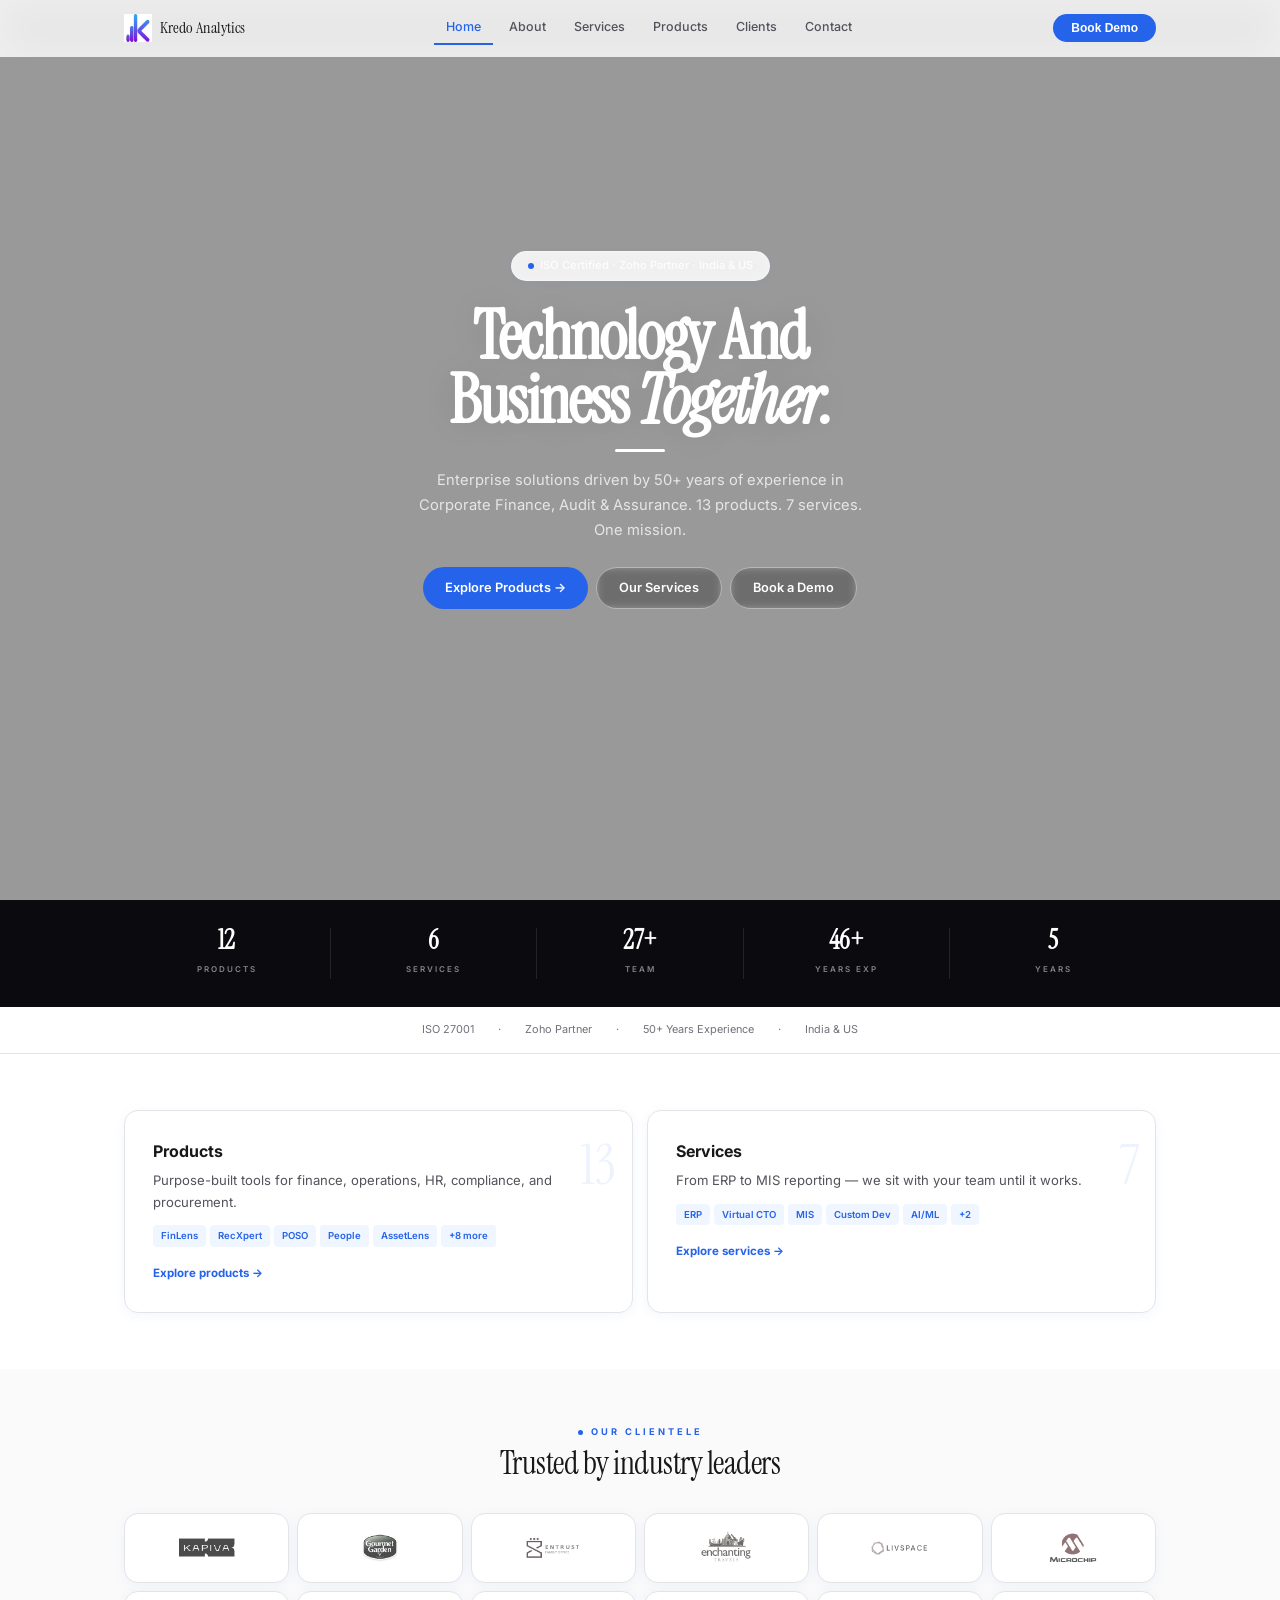
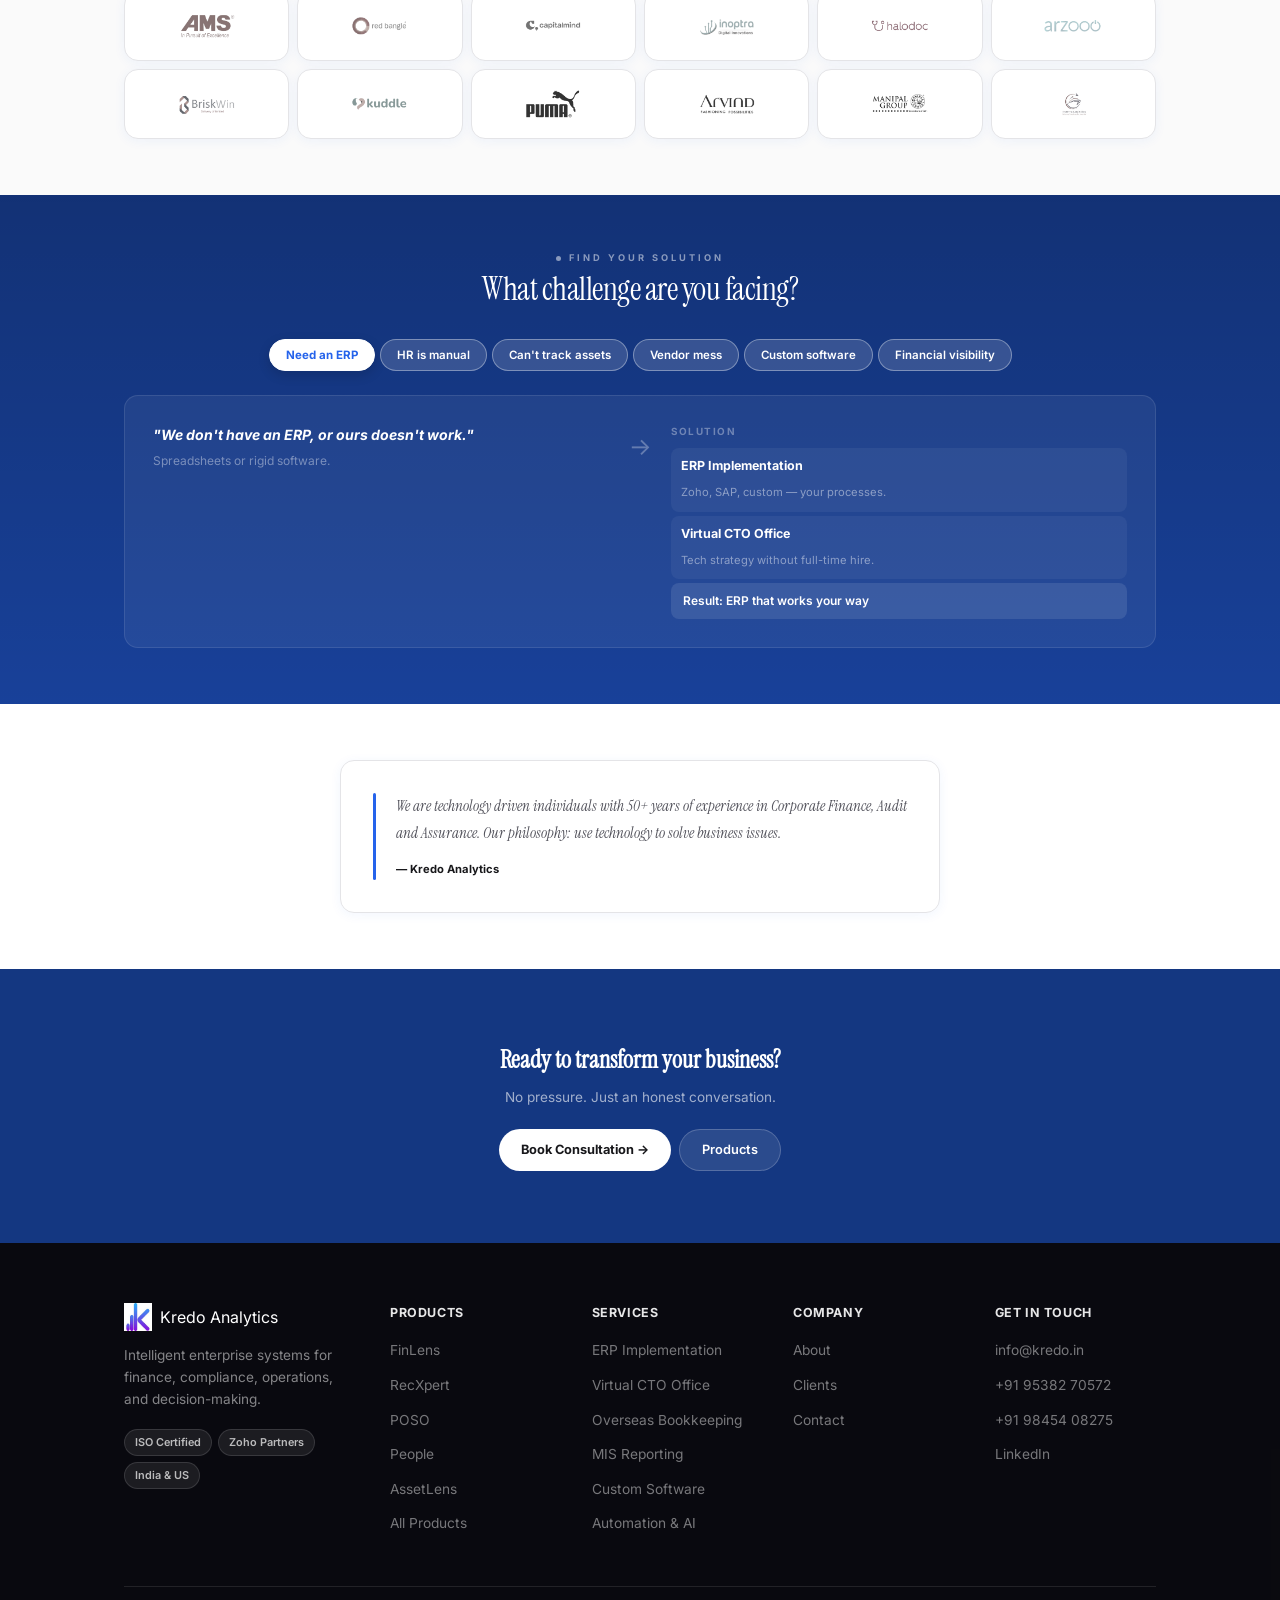
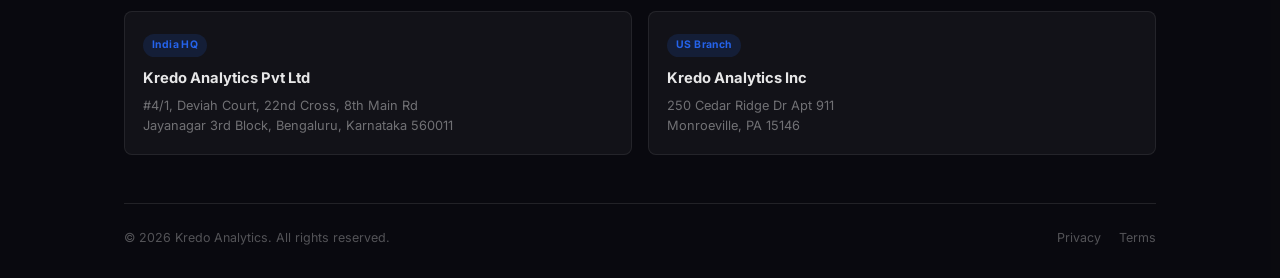
==== kredo-website-premium (1)/kredo-website-premium/index.html @ 78853768 "kredo full website final" ====
<!DOCTYPE html>
<html lang="en"><head><meta charset="UTF-8"><meta name="viewport" content="width=device-width, initial-scale=1.0">
<title>Home — Kredo Analytics</title><link rel="icon" href="[data-uri]">
<style>
@import url('https://fonts.googleapis.com/css2?family=Instrument+Serif:ital@0;1&family=Inter:wght@300;400;500;600;700;800&display=swap');
*,*::before,*::after{margin:0;padding:0;box-sizing:border-box}
:root{--blue:#2563EB;--blue-h:#1D4ED8;--blue-l:#EFF6FF;--blue-x:#DBEAFE;--ink:#0A0A0F;--bg:#fff;--bg2:#FAFAFA;--bg3:#F4F4F5;--text:#18181B;--text2:#52525B;--text3:#71717A;--border:#E4E4E7;--serif:'Instrument Serif',serif;--sans:'Inter',sans-serif;--max:1080px;--r:14px;--shadow:0 2px 12px rgba(37,99,235,0.06)}
html{scroll-behavior:smooth}
body{font-family:var(--sans);color:var(--text);background:var(--bg);-webkit-font-smoothing:antialiased;line-height:1.6;overflow-x:hidden}
a{color:inherit;text-decoration:none}ul{list-style:none}img{max-width:100%;display:block}
.w{max-width:var(--max);margin:0 auto;padding:0 24px}

/* NAV */
.nav{position:fixed;top:0;left:0;right:0;z-index:1000;background:rgba(255,255,255,0.85);backdrop-filter:blur(20px);-webkit-backdrop-filter:blur(20px);border-bottom:1px solid transparent;transition:border-color 0.2s,background 0.2s}
.nav.scrolled{border-bottom-color:var(--border);background:rgba(255,255,255,0.95)}
.ni{display:flex;align-items:center;justify-content:space-between;height:56px;max-width:var(--max);margin:0 auto;padding:0 24px}
.nav-logo{display:flex;align-items:center;gap:8px}
.nav-logo img{height:28px}
.nav-logo b{font-family:var(--serif);font-size:1rem;font-weight:400;color:var(--text)}
.nl{display:flex;gap:4px}
.nl a{padding:6px 12px;font-size:0.78rem;font-weight:500;color:var(--text2);transition:all 0.2s;border-bottom:2px solid transparent}
.nl a:hover,.nl a.on{color:var(--blue);border-bottom-color:var(--blue)}
.nav-btn{padding:7px 18px;background:var(--blue);color:#fff;font-size:0.75rem;font-weight:600;border:none;border-radius:100px;cursor:pointer;transition:all 0.2s}
.nav-btn:hover{background:var(--blue-h);transform:translateY(-1px);box-shadow:0 4px 12px rgba(37,99,235,0.25)}
.nt{display:none;background:none;border:none;cursor:pointer}
.nt svg{width:20px;height:20px;stroke:var(--text);stroke-width:2;fill:none;stroke-linecap:round}
@media(max-width:768px){.nl{position:fixed;top:56px;left:0;right:0;background:#fff;flex-direction:column;padding:8px 16px;border-bottom:1px solid var(--border);box-shadow:0 4px 12px rgba(0,0,0,0.06);transform:translateY(-120%);opacity:0;transition:0.3s}.nl.open{transform:translateY(0);opacity:1}.nt{display:block}.hm{display:none!important}}

/* BUTTONS */
.btn{display:inline-flex;align-items:center;gap:6px;padding:10px 22px;font-size:0.8rem;font-weight:600;border:none;border-radius:100px;cursor:pointer;font-family:var(--sans);transition:all 0.25s;text-decoration:none}
.btn-blue{background:var(--blue);color:#fff}
.btn-blue:hover{background:var(--blue-h);transform:translateY(-2px);box-shadow:0 6px 20px rgba(37,99,235,0.25)}
.btn-out{background:rgba(255,255,255,0.1);color:#fff;border:1.5px solid rgba(255,255,255,0.3);backdrop-filter:blur(4px)}
.btn-out:hover{border-color:#fff;color:#fff;background:rgba(255,255,255,0.2)}
.btn-wh{background:#fff;color:var(--text);font-weight:700}
.btn-wh:hover{transform:translateY(-2px);box-shadow:0 6px 16px rgba(0,0,0,0.08)}
.btn-ghost{background:rgba(255,255,255,0.1);color:#fff;border:1px solid rgba(255,255,255,0.2)}
.btn-ghost:hover{background:rgba(255,255,255,0.2)}

/* SECTIONS */
.sec{padding:56px 0}
.sec-alt{padding:56px 0;background:var(--bg2)}
.sec-blue{padding:56px 0;background:var(--blue);color:#fff;position:relative}
.sec-blue>.w{position:relative;z-index:5}
.sec-head{text-align:center;margin-bottom:32px}
.tag{font-size:0.58rem;font-weight:700;letter-spacing:3px;text-transform:uppercase;color:var(--blue);margin-bottom:6px}
.tag::before{content:'';display:inline-block;width:5px;height:5px;background:var(--blue);border-radius:50%;margin-right:8px;vertical-align:middle}
.sec-blue .tag{color:rgba(255,255,255,0.5)}
.sec-blue .tag::before{background:rgba(255,255,255,0.5)}
.title{font-family:var(--serif);font-size:clamp(1.4rem,3vw,2rem);line-height:1.1;letter-spacing:-0.5px;color:var(--text)}
.sec-blue .title{color:#fff}
.sub{font-size:0.85rem;color:var(--text2);line-height:1.7;max-width:440px;margin:0 auto}

/* CARDS */
.card{background:var(--bg);border:1.5px solid var(--border);border-radius:var(--r);padding:24px;transition:all 0.3s;box-shadow:var(--shadow)}
.card:hover{border-color:var(--blue-x);transform:translateY(-2px);box-shadow:0 4px 12px rgba(0,0,0,0.06)}
.card::after{content:none}

.ci{width:40px;height:40px;background:var(--blue-l);border:1px solid var(--blue-x);border-radius:10px;display:grid;place-items:center;font-size:0.5rem;font-weight:800;color:var(--blue);margin-bottom:12px}
.card h3{font-size:0.88rem;font-weight:700;margin-bottom:4px}
.card p{font-size:0.78rem;color:var(--text2);line-height:1.6}
.clink{font-size:0.72rem;font-weight:700;color:var(--blue);margin-top:10px;display:inline-block}
.ck{list-style:none;padding:0;margin-top:8px}
.ck li{font-size:0.75rem;color:var(--text2);padding:3px 0 3px 16px;position:relative}
.ck li::before{content:'\2713';position:absolute;left:0;color:var(--blue);font-weight:700;font-size:0.7rem}
.tags{display:flex;flex-wrap:wrap;gap:3px;margin-top:8px}
.tags span{background:var(--blue-l);color:var(--blue);font-size:0.58rem;font-weight:600;padding:2px 7px;border-radius:4px}

/* GRIDS */
.g2{display:grid;grid-template-columns:1fr 1fr;gap:14px}
.g3{display:grid;grid-template-columns:repeat(3,1fr);gap:12px}
.g4{display:grid;grid-template-columns:repeat(4,1fr);gap:12px}
.g6{display:grid;grid-template-columns:repeat(6,1fr);gap:8px}

/* CLIENT LOGOS */
.cl-b{background:#fff;border:1.5px solid var(--border);border-radius:var(--r);padding:16px 10px;display:flex;align-items:center;justify-content:center;min-height:70px;transition:all 0.3s;box-shadow:var(--shadow)}
.cl-b:hover{border-color:var(--blue-x);transform:translateY(-2px);box-shadow:0 4px 12px rgba(0,0,0,0.06)}
.cl-b img{max-height:34px;max-width:95px;object-fit:contain;opacity:0.7;filter:grayscale(80%);transition:all 0.35s}
.cl-b:hover img{opacity:1;filter:grayscale(0%) drop-shadow(0 2px 4px rgba(0,0,0,0.1));transform:scale(1.08)}

/* PAGE HERO */
.phero{padding:130px 0 70px;background:linear-gradient(180deg,var(--blue-l) 0%,#fff 100%);border-bottom:1px solid var(--border);text-align:center;position:relative;overflow:hidden}
.phero h1{font-family:var(--serif);font-size:clamp(1.8rem,4vw,2.5rem);margin-bottom:10px;letter-spacing:-0.5px;color:var(--ink)}
.phero p{color:var(--text2);font-size:0.9rem;max-width:460px;margin:0 auto;line-height:1.7}

/* FOOTER */














/* BTT */
.btt{position:fixed;bottom:24px;right:24px;width:44px;height:44px;background:var(--ink,#0A0A0F);color:#fff;border:none;cursor:pointer;display:grid;place-items:center;opacity:0;visibility:hidden;transform:translateY(8px);transition:all 0.2s;z-index:99;font-size:12px;border-radius:50%;box-shadow:0 4px 12px rgba(0,0,0,0.15)}
.btt.show{opacity:1;visibility:visible;transform:translateY(0)}

/* REVEAL */


@media(max-width:768px){.g2,.g3,.g4{grid-template-columns:1fr}.g6{grid-template-columns:repeat(3,1fr)}.ft-grid{grid-template-columns:1fr 1fr}.hm{display:none!important}}
@media(max-width:480px){.g6{grid-template-columns:repeat(2,1fr)}}

.hero{padding:0;text-align:center;min-height:100vh;display:flex;flex-direction:column;justify-content:center;position:relative}
.hero-badge{display:inline-flex;align-items:center;gap:6px;border:1px solid rgba(255,255,255,0.25);padding:5px 16px;border-radius:100px;font-size:0.7rem;font-weight:600;color:rgba(255,255,255,0.8);margin-bottom:24px;background:rgba(0,0,0,0.3);backdrop-filter:blur(8px);box-shadow:var(--shadow)}
.hero-dot{width:6px;height:6px;border-radius:50%;background:var(--blue);animation:dp 2s infinite}
@keyframes dp{0%,100%{box-shadow:0 0 0 0 rgba(37,99,235,0.3)}50%{box-shadow:0 0 0 6px rgba(37,99,235,0)}}
.hero h1{font-family:var(--serif);font-size:clamp(2.6rem,6vw,4.2rem);line-height:0.95;letter-spacing:-2px;color:#fff;margin-bottom:16px}
.hero h1 i{font-style:italic;color:var(--blue)}
.hero-sub{font-size:0.92rem;color:rgba(255,255,255,0.75);max-width:460px;margin:0 auto 24px;line-height:1.7}
.hero-btns{display:flex;gap:8px;justify-content:center;margin-bottom:40px}
.accent-line{width:50px;height:3px;background:#fff;margin:8px auto 16px;border-radius:2px}

.nums{background:var(--ink,#0A0A0F);padding:28px 0;color:#fff}
.nums-in{display:flex;justify-content:center}
.nums-i{flex:1;text-align:center;padding:0 14px;border-right:1px solid rgba(255,255,255,0.1)}
.nums-i:last-child{border:none}
.nums-i strong{font-family:var(--serif);font-size:1.6rem;display:block;line-height:1}
.nums-i span{font-size:0.5rem;text-transform:uppercase;letter-spacing:2px;color:rgba(255,255,255,0.5);font-weight:600}

.trust{padding:14px 0;border-bottom:1.5px solid var(--border)}
.trust-in{display:flex;justify-content:center;gap:clamp(12px,2vw,24px);flex-wrap:wrap;font-size:0.68rem;color:var(--text3)}

.wwd-grid{display:grid;grid-template-columns:1fr 1fr;gap:14px}
.wwd-card{padding:28px;background:#fff;border:1.5px solid var(--border);border-radius:var(--r);display:block;position:relative;overflow:hidden;transition:all 0.3s;box-shadow:var(--shadow)}
.wwd-card:hover{border-color:var(--blue-x);transform:translateY(-3px);box-shadow:0 4px 12px rgba(0,0,0,0.06)}
.wwd-card::before{content:'';position:absolute;top:0;left:0;width:0;height:3px;background:var(--blue);transition:width 0.3s}
.wwd-card:hover::before{width:100%}
.wwd-big{font-family:var(--serif);font-size:3.5rem;position:absolute;top:10px;right:16px;color:var(--blue);opacity:0.08}
.wwd-card h3{font-size:1rem;font-weight:700;margin-bottom:6px}
.wwd-card p{font-size:0.82rem;color:var(--text2);line-height:1.65;margin-bottom:12px}
.wwd-tags{display:flex;flex-wrap:wrap;gap:4px;margin-bottom:12px}
.wwd-tags span{background:var(--blue-l);color:var(--blue);font-size:0.6rem;font-weight:600;padding:3px 8px;border-radius:4px}
.wwd-link{font-size:0.72rem;font-weight:700;color:var(--blue)}

.finder-btns{display:flex;flex-wrap:wrap;gap:5px;justify-content:center;margin-bottom:24px}
.fb{padding:8px 16px;background:rgba(255,255,255,0.15);border:1px solid rgba(255,255,255,0.35);font-size:0.72rem;font-weight:600;color:#fff;cursor:pointer;font-family:var(--sans);transition:all 0.2s;border-radius:100px}
.fb:hover{background:rgba(255,255,255,0.3);color:#fff}
.fb.on{background:#fff;color:var(--blue);border-color:#fff;font-weight:700;box-shadow:0 4px 12px rgba(0,0,0,0.15)}
.fs{display:none;animation:sf 0.3s ease}.fs.on{display:block}
@keyframes sf{from{opacity:0;transform:translateY(10px)}to{opacity:1;transform:none}}
.sol{display:grid;grid-template-columns:1fr auto 1fr;gap:20px;background:rgba(255,255,255,0.06);border:1px solid rgba(255,255,255,0.1);padding:28px;border-radius:var(--r)}
.sol-q{font-size:0.88rem;font-weight:700;font-style:italic;color:#fff;margin-bottom:4px}
.sol-qs{font-size:0.75rem;color:rgba(255,255,255,0.4)}
.sol-arrow{font-size:1.5rem;color:rgba(255,255,255,0.3);padding-top:4px}
.sol-label{font-size:0.62rem;font-weight:700;color:rgba(255,255,255,0.35);text-transform:uppercase;letter-spacing:1.5px;margin-bottom:8px}
.sol-p{background:rgba(255,255,255,0.05);padding:8px 10px;margin-bottom:4px;border-radius:8px}
.sol-p b{font-size:0.78rem;color:#fff;display:block;margin-bottom:2px}
.sol-p span{font-size:0.7rem;color:rgba(255,255,255,0.45)}
.sol-r{background:rgba(255,255,255,0.1);padding:8px 12px;font-size:0.75rem;color:#fff;font-weight:600;border-radius:8px;margin-top:4px}

.story-card{max-width:600px;margin:0 auto;display:grid;grid-template-columns:3px 1fr;gap:20px;background:#fff;border:1.5px solid var(--border);border-radius:var(--r);padding:32px;box-shadow:var(--shadow)}
.story-line{background:var(--blue);border-radius:2px}
.story-text{font-family:var(--serif);font-size:0.92rem;color:var(--text2);line-height:1.85;font-style:italic}
.story-sig{font-family:var(--sans);font-style:normal;font-size:0.7rem;font-weight:700;color:var(--text);margin-top:12px;display:block}

/* DASHBOARD */
.dw{max-width:940px;margin:0 auto;padding:0 16px}
.dg{border-radius:16px;padding:10px;background:rgba(255,255,255,0.6);border:1.5px solid var(--border);box-shadow:0 20px 60px rgba(37,99,235,0.06);backdrop-filter:blur(12px)}
.dash{background:#fff;border-radius:12px;overflow:hidden;font-size:11px;user-select:none;border:1.5px solid var(--border)}
.d-top{display:flex;align-items:center;justify-content:space-between;padding:8px 14px;border-bottom:1.5px solid var(--border);background:var(--bg2)}
.d-mark{width:22px;height:22px;background:var(--blue);border-radius:6px;display:grid;place-items:center;color:#fff;font-size:8px;font-weight:800}
.d-body{display:flex}
.d-side{width:130px;border-right:1.5px solid var(--border);padding:8px 4px;background:var(--bg2)}
.d-si{display:flex;align-items:center;gap:5px;padding:4px 8px;border-radius:8px;font-size:10px;color:var(--text2);margin-bottom:1px}
.d-si.on{background:#fff;color:var(--blue);font-weight:600;border:1px solid var(--border)}
.d-main{flex:1;padding:12px;background:var(--bg2)}
.d-kpis{display:grid;grid-template-columns:repeat(3,1fr);gap:6px;margin-bottom:10px}
.d-kpi{background:#fff;border:1.5px solid var(--border);border-radius:10px;padding:10px}
.d-kpi small{font-size:8px;color:var(--text3);display:block;margin-bottom:3px;text-transform:uppercase;letter-spacing:0.5px}
.d-kpi b{font-size:16px;font-weight:800;letter-spacing:-0.5px}
.d-pills{display:flex;gap:3px;margin-bottom:8px}
.d-pill{padding:3px 8px;border-radius:100px;font-size:8px;font-weight:600;border:1px solid var(--border);background:#fff;color:var(--text2)}
.d-pill.on{background:var(--blue);color:#fff;border-color:var(--blue)}
.d-cards{display:flex;gap:6px;margin-bottom:6px}
.d-card{flex:1;background:#fff;border:1.5px solid var(--border);border-radius:10px;padding:8px 10px}
.d-bu{display:flex;align-items:center;justify-content:space-between;padding:4px 0;font-size:10px}
.d-dot{width:6px;height:6px;border-radius:50%;margin-right:5px}
@media(max-width:768px){.d-side{display:none}.d-kpis{grid-template-columns:1fr 1fr}.d-cards{flex-direction:column}.wwd-grid{grid-template-columns:1fr}.sol{grid-template-columns:1fr;gap:10px}.sol-arrow{transform:rotate(90deg);text-align:center}.nums-in{flex-wrap:wrap;gap:8px}.nums-i{border:none;min-width:60px}}

.hero{position:relative;overflow:hidden}
.hero-vid{position:absolute;inset:0;z-index:0}
.hero-vid video{width:100%;height:100%;object-fit:cover}
.hero-vid::after{content:'';position:absolute;inset:0;background:rgba(0,0,0,0.4)}
.hero>*:not(.hero-vid){position:relative;z-index:1}

/* Hidden watermark */
.wm{position:fixed;bottom:6px;right:8px;font-size:8px;color:rgba(0,0,0,0.12);z-index:9998;user-select:none;font-family:monospace;letter-spacing:1px;cursor:pointer}
.wm:active{display:none}
.clc,.cl-b{opacity:1!important;visibility:visible!important;transform:none!important}

/* FOOTER */
.foot{background:var(--ink);color:rgba(255,255,255,0.6);padding:60px 0 30px}
.foot-grid{display:grid;grid-template-columns:1.4fr 1fr 1fr 1fr 1fr;gap:40px;margin-bottom:50px}
@media(max-width:900px){.foot-grid{grid-template-columns:1fr 1fr;gap:36px}}
.foot-tag{font-size:0.85rem;color:rgba(255,255,255,0.5);line-height:1.6;max-width:280px;margin-bottom:18px}
.foot-badges{display:flex;gap:6px;flex-wrap:wrap}
.foot-badge{font-size:0.68rem;font-weight:600;color:rgba(255,255,255,0.7);padding:4px 10px;background:rgba(255,255,255,0.08);border:1px solid rgba(255,255,255,0.12);border-radius:100px}
.foot-col h4{font-size:0.78rem;font-weight:700;color:rgba(255,255,255,0.9);text-transform:uppercase;letter-spacing:0.6px;margin-bottom:14px}
.foot-col ul{display:flex;flex-direction:column;gap:9px}
.foot-col a{font-size:0.86rem;color:rgba(255,255,255,0.45);transition:color 0.15s}
.foot-col a:hover{color:#fff}
.foot-offices{display:grid;grid-template-columns:1fr 1fr;gap:16px;padding:24px 0;border-top:1px solid rgba(255,255,255,0.1);margin-bottom:24px}
@media(max-width:700px){.foot-offices{grid-template-columns:1fr}}
.foot-office{background:rgba(255,255,255,0.04);border:1px solid rgba(255,255,255,0.08);border-radius:8px;padding:18px}
.foot-office-flag{display:inline-block;font-size:0.65rem;font-weight:700;color:var(--blue);background:rgba(37,99,235,0.15);padding:3px 9px;border-radius:100px;letter-spacing:0.4px;margin-bottom:10px}
.foot-office h5{font-size:0.92rem;font-weight:700;color:rgba(255,255,255,0.9);margin-bottom:6px}
.foot-office p{font-size:0.8rem;color:rgba(255,255,255,0.4);line-height:1.55}
.foot-bot{display:flex;justify-content:space-between;align-items:center;padding-top:24px;border-top:1px solid rgba(255,255,255,0.1);font-size:0.78rem;color:rgba(255,255,255,0.3);flex-wrap:wrap;gap:12px}
.foot-bot-links{display:flex;gap:18px}
.foot-bot-links a:hover{color:rgba(255,255,255,0.7)}

.nav-logo-mark{width:28px;height:28px;background:linear-gradient(135deg,var(--blue),var(--blue-h));border-radius:7px;display:flex;align-items:center;justify-content:center;color:#fff;font-weight:800;font-size:0.85rem}
</style><link rel="stylesheet" href="css/premium.css"></head><body>
<!-- Premium Layer -->
<div class="scroll-progress"></div>

<nav class="nav"><div class="ni">
  <a href="index.html" class="nav-logo"><img src="[data-uri]" alt="K"><b>Kredo Analytics</b></a>
  <div class="nl" id="nl"><a href="index.html"  class=on>Home</a><a href="about.html">About</a><a href="services.html">Services</a><a href="products.html">Products</a><a href="clients.html">Clients</a><a href="contact.html">Contact</a></div>
  <button class="nav-btn hm" onclick="location.href='contact.html'">Book Demo</button>
  <button class="nt" id="nt" aria-label="Menu"><svg viewBox="0 0 24 24"><line x1="3" y1="6" x2="21" y2="6"/><line x1="3" y1="12" x2="21" y2="12"/><line x1="3" y1="18" x2="21" y2="18"/></svg></button>
</div></nav><main>
<section class="hero">
<div class="hero-vid"><video autoplay muted loop playsinline src="hero-bg.mp4"></video></div>
<div class="w" style="position:relative;z-index:1">
  <div class="hero-badge" style="background:rgba(255,255,255,0.9)"><span class="hero-dot"></span>ISO Certified &middot; Zoho Partner &middot; India &amp; US</div>
  <h1 style="color:#fff"><span data-split>Technology And<br>Business <i style="color:#fff">Together.</i></span></h1>
  <div class="accent-line" style="background:#fff"></div>
  <p class="hero-sub" style="color:rgba(255,255,255,0.75)">Enterprise solutions driven by 50+ years of experience in Corporate Finance, Audit &amp; Assurance. 13 products. 7 services. One mission.</p>
  <div class="hero-btns">
    <a href="products.html" class="btn btn-blue">Explore Products &rarr;</a>
    <a href="services.html" class="btn btn-out" style="color:#fff;border-color:rgba(255,255,255,0.4)">Our Services</a>
    <a href="contact.html" class="btn btn-out" style="color:#fff;border-color:rgba(255,255,255,0.4)">Book a Demo</a>
  </div>
</div>
</div>
</section>

<div class="nums"><div class="w"><div class="nums-in">
  <div class="nums-i"><strong data-count="13" data-suffix="">13</strong><span>Products</span></div>
  <div class="nums-i"><strong data-count="7" data-suffix="">7</strong><span>Services</span></div>
  <div class="nums-i"><strong data-count="30" data-suffix="+">30+</strong><span>Team</span></div>
  <div class="nums-i"><strong data-count="50" data-suffix="+">50+</strong><span>Years Exp</span></div>
  <div class="nums-i"><strong data-count="6" data-suffix="">6</strong><span>Years</span></div>
</div></div></div>

<div class="trust"><div class="w"><div class="trust-in"><span>ISO 27001</span><span>&middot;</span><span>Zoho Partner</span><span>&middot;</span><span>50+ Years Experience</span><span>&middot;</span><span>India &amp; US</span></div></div></div>

<section class="sec"><div class="w"><div class="wwd-grid">
  <a href="products.html" class="wwd-card"><div class="wwd-big">13</div><h3>Products</h3><p>Purpose-built tools for finance, operations, HR, compliance, and procurement.</p><div class="wwd-tags"><span>FinLens</span><span>RecXpert</span><span>POSO</span><span>People</span><span>AssetLens</span><span>+8 more</span></div><span class="wwd-link">Explore products &rarr;</span></a>
  <a href="services.html" class="wwd-card"><div class="wwd-big">7</div><h3>Services</h3><p>From ERP to MIS reporting &mdash; we sit with your team until it works.</p><div class="wwd-tags"><span>ERP</span><span>Virtual CTO</span><span>MIS</span><span>Custom Dev</span><span>AI/ML</span><span>+2</span></div><span class="wwd-link">Explore services &rarr;</span></a>
</div></div></section>

<section class="sec-alt"><div class="w">
  <div class="sec-head"><div class="tag">Our Clientele</div><div class="title">Trusted by industry leaders</div></div>
  <div class="g6"><div class="cl-b"><img src="[data-uri]" alt="Kapiva"></div>
<div class="cl-b"><img src="[data-uri]" alt="Gourmet Garden"></div>
<div class="cl-b"><img src="[data-uri]" alt="Entrust"></div>
<div class="cl-b"><img src="[data-uri]" alt="Enchanting Travels"></div>
<div class="cl-b"><img src="[data-uri]" alt="Livspace"></div>
<div class="cl-b"><img src="[data-uri]" alt="Microchip"></div>
<div class="cl-b"><img src="[data-uri]" alt="AMS"></div>
<div class="cl-b"><img src="[data-uri]" alt="Red Bangle"></div>
<div class="cl-b"><img src="[data-uri]" alt="Capitalmind"></div>
<div class="cl-b"><img src="[data-uri]" alt="Inoptra"></div>
<div class="cl-b"><img src="[data-uri]" alt="Halodoc"></div>
<div class="cl-b"><img src="[data-uri]" alt="Arzooo"></div>
<div class="cl-b"><img src="[data-uri]" alt="BriskWin"></div>
<div class="cl-b"><img src="[data-uri]" alt="Kuddle"></div>
<div class="cl-b"><img src="[data-uri]" alt="Puma" style="filter:invert(1) brightness(0.3);opacity:0.8"></div>
<div class="cl-b"><img src="[data-uri]" alt="Arvind" style="filter:invert(1) brightness(0.3);opacity:0.8"></div>
<div class="cl-b"><img src="[data-uri]" alt="Manipal Group" style="filter:invert(1) brightness(0.3);opacity:0.8"></div>
<div class="cl-b"><img src="[data-uri]" alt="Poorna Global Logistics"></div></div>
</div></section>

<section class="sec-blue" style="position:relative;overflow:hidden"><video autoplay muted loop playsinline style="position:absolute;inset:0;width:100%;height:100%;object-fit:cover;z-index:0" src="about-bg.mp4"></video><div style="position:absolute;inset:0;background:linear-gradient(180deg,rgba(0,0,0,0.5),rgba(0,0,0,0.35));z-index:1"></div><div class="w">
  <div class="sec-head"><div class="tag">Find Your Solution</div><div class="title">What challenge are you facing?</div></div>
  <div class="finder-btns">
    <button class="fb on" onclick="ss(0)">Need an ERP</button><button class="fb" onclick="ss(1)">HR is manual</button><button class="fb" onclick="ss(2)">Can't track assets</button><button class="fb" onclick="ss(3)">Vendor mess</button><button class="fb" onclick="ss(4)">Custom software</button><button class="fb" onclick="ss(5)">Financial visibility</button>
  </div>
  <div id="sols">
    <div class="fs on"><div class="sol"><div><div class="sol-q">"We don't have an ERP, or ours doesn't work."</div><div class="sol-qs">Spreadsheets or rigid software.</div></div><div class="sol-arrow">&rarr;</div><div><div class="sol-label">Solution</div><div class="sol-p"><b>ERP Implementation</b><span>Zoho, SAP, custom &mdash; your processes.</span></div><div class="sol-p"><b>Virtual CTO Office</b><span>Tech strategy without full-time hire.</span></div><div class="sol-r">Result: ERP that works your way</div></div></div></div>
    <div class="fs"><div class="sol"><div><div class="sol-q">"HR is all manual."</div><div class="sol-qs">Excel, WhatsApp, manual payroll.</div></div><div class="sol-arrow">&rarr;</div><div><div class="sol-label">Solution</div><div class="sol-p"><b>Kredo People</b><span>Complete HR in one place.</span></div><div class="sol-p"><b>Expenses</b><span>Multi-level approvals.</span></div><div class="sol-r">Manual &rarr; automated</div></div></div></div>
    <div class="fs"><div class="sol"><div><div class="sol-q">"Can't track our assets."</div><div class="sol-qs">Outdated registers.</div></div><div class="sol-arrow">&rarr;</div><div><div class="sol-label">Solution</div><div class="sol-p"><b>AssetLens</b><span>Tracking + depreciation.</span></div><div class="sol-p"><b>Physical Verification</b><span>GPS + photos.</span></div><div class="sol-r">Complete visibility</div></div></div></div>
    <div class="fs"><div class="sol"><div><div class="sol-q">"Vendor payments are messy."</div><div class="sol-qs">Invoices lost, email approvals.</div></div><div class="sol-arrow">&rarr;</div><div><div class="sol-label">Solution</div><div class="sol-p"><b>POSO</b><span>Procure-to-pay automation.</span></div><div class="sol-p"><b>RecXpert</b><span>Reconciliation.</span></div><div class="sol-r">Zero leakage</div></div></div></div>
    <div class="fs"><div class="sol"><div><div class="sol-q">"No tool fits our problem."</div><div class="sol-qs">Tried 10 tools, none work.</div></div><div class="sol-arrow">&rarr;</div><div><div class="sol-label">Solution</div><div class="sol-p"><b>Custom Development</b><span>Built for you.</span></div><div class="sol-p"><b>AI &amp; Automation</b><span>Intelligent workflows.</span></div><div class="sol-r">Fits your business</div></div></div></div>
    <div class="fs"><div class="sol"><div><div class="sol-q">"Need financial visibility."</div><div class="sol-qs">Month-end takes weeks.</div></div><div class="sol-arrow">&rarr;</div><div><div class="sol-label">Solution</div><div class="sol-p"><b>FinLens</b><span>Real-time P&amp;L, CF, BS.</span></div><div class="sol-p"><b>MIS Reporting</b><span>Board-ready monthly.</span></div><div class="sol-r">Days, not weeks</div></div></div></div>
  </div>
</div></section>

<section class="sec"><div class="w"><div class="story-card"><div class="story-line"></div><div class="story-text">We are technology driven individuals with 50+ years of experience in Corporate Finance, Audit and Assurance. Our philosophy: use technology to solve business issues.<span class="story-sig">&mdash; Kredo Analytics</span></div></div></div></section>

<section class="sec-blue" style="text-align:center;position:relative;overflow:hidden;padding:72px 0"><video autoplay muted loop playsinline style="position:absolute;inset:0;width:100%;height:100%;object-fit:cover;z-index:0" src="cta-bg.mp4"></video><div style="position:absolute;inset:0;background:rgba(0,0,0,0.45);z-index:1"></div><div class="w" style="position:relative;z-index:5">
  <h2 style="font-family:var(--serif);font-size:1.5rem;margin-bottom:8px">Ready to transform your business?</h2>
  <p style="color:rgba(255,255,255,0.6);font-size:0.85rem;margin-bottom:20px">No pressure. Just an honest conversation.</p>
  <div style="display:flex;gap:8px;justify-content:center"><a href="contact.html" class="btn btn-wh">Book Consultation &rarr;</a><a href="products.html" class="btn btn-ghost">Products</a></div>
</div></section>
</main><footer class="foot" style="position:relative;overflow:hidden">
<video autoplay muted loop playsinline style="position:absolute;inset:0;width:100%;height:100%;object-fit:cover;z-index:0" src="cta-bg.mp4"></video>
<div style="position:absolute;inset:0;background:rgba(10,10,15,0.88);z-index:1"></div>
<div class="w" style="position:relative;z-index:2">
  <div class="foot-grid">
    <div class="foot-brand">
      <div class="nav-logo" style="margin-bottom:14px">
        <img src="[data-uri]" alt="K">
        <span style="color:#fff">Kredo Analytics</span>
      </div>
      <p class="foot-tag">Intelligent enterprise systems for finance, compliance, operations, and decision-making.</p>
      <div class="foot-badges">
        <span class="foot-badge">ISO Certified</span>
        <span class="foot-badge">Zoho Partners</span>
        <span class="foot-badge">India &amp; US</span>
      </div>
    </div>
    <div class="foot-col">
      <h4>Products</h4>
      <ul>
        <li><a href="products.html#finlens">FinLens</a></li>
        <li><a href="products.html#recxpert">RecXpert</a></li>
        <li><a href="products.html#poso">POSO</a></li>
        <li><a href="products.html#people">People</a></li>
        <li><a href="products.html#assetlens">AssetLens</a></li>
        <li><a href="products.html">All Products</a></li>
      </ul>
    </div>
    <div class="foot-col">
      <h4>Services</h4>
      <ul>
        <li><a href="services.html#erp">ERP Implementation</a></li>
        <li><a href="services.html#vcto">Virtual CTO Office</a></li>
        <li><a href="services.html#books">Overseas Bookkeeping</a></li>
        <li><a href="services.html#mis">MIS Reporting</a></li>
        <li><a href="services.html#custom">Custom Software</a></li>
        <li><a href="services.html#ai">Automation &amp; AI</a></li>
      </ul>
    </div>
    <div class="foot-col">
      <h4>Company</h4>
      <ul>
        <li><a href="about.html">About</a></li>
        <li><a href="clients.html">Clients</a></li>
        <li><a href="contact.html">Contact</a></li>
      </ul>
    </div>
    <div class="foot-col">
      <h4>Get in Touch</h4>
      <ul>
        <li><a href="mailto:info@kredo.in">info@kredo.in</a></li>
        <li><a href="tel:+919538270572">+91 95382 70572</a></li>
        <li><a href="tel:+919845408275">+91 98454 08275</a></li>
        <li><a href="https://www.linkedin.com/company/kredo-analytics-private-limited" target="_blank">LinkedIn</a></li>
      </ul>
    </div>
  </div>
  <div class="foot-offices">
    <div class="foot-office">
      <span class="foot-office-flag">India HQ</span>
      <h5>Kredo Analytics Pvt Ltd</h5>
      <p>#4/1, Deviah Court, 22nd Cross, 8th Main Rd<br>Jayanagar 3rd Block, Bengaluru, Karnataka 560011</p>
    </div>
    <div class="foot-office">
      <span class="foot-office-flag">US Branch</span>
      <h5>Kredo Analytics Inc</h5>
      <p>250 Cedar Ridge Dr Apt 911<br>Monroeville, PA 15146</p>
    </div>
  </div>
  <div class="foot-bot">
    <span>&copy; 2026 Kredo Analytics. All rights reserved.</span>
    <div class="foot-bot-links">
      <a href="#">Privacy</a>
      <a href="#">Terms</a>
    </div>
  </div>
</div>
</footer><button class="btt" aria-label="Top">&uarr;</button>
<!-- animations handled by premium.js -->
<script>function ss(i){document.querySelectorAll(".fb").forEach(function(b,j){b.classList.toggle("on",j===i)});document.querySelectorAll(".fs").forEach(function(s,j){s.classList.toggle("on",j===i)})}</script>
<script>(function(){var e=`1.3.23`;function t(e,t,n){return Math.max(e,Math.min(t,n))}function n(e,t,n){return(1-n)*e+n*t}function r(e,t,r,i){return n(e,t,1-Math.exp(-r*i))}function i(e,t){return(e%t+t)%t}var a=class{isRunning=!1;value=0;from=0;to=0;currentTime=0;lerp;duration;easing;onUpdate;advance(e){if(!this.isRunning)return;let n=!1;if(this.duration&&this.easing){this.currentTime+=e;let r=t(0,this.currentTime/this.duration,1);n=r>=1;let i=n?1:this.easing(r);this.value=this.from+(this.to-this.from)*i}else this.lerp?(this.value=r(this.value,this.to,this.lerp*60,e),Math.round(this.value)===Math.round(this.to)&&(this.value=this.to,n=!0)):(this.value=this.to,n=!0);n&&this.stop(),this.onUpdate?.(this.value,n)}stop(){this.isRunning=!1}fromTo(e,t,{lerp:n,duration:r,easing:i,onStart:a,onUpdate:o}){this.from=this.value=e,this.to=t,this.lerp=n,this.duration=r,this.easing=i,this.currentTime=0,this.isRunning=!0,a?.(),this.onUpdate=o}};function o(e,t){let n;return function(...r){clearTimeout(n),n=setTimeout(()=>{n=void 0,e.apply(this,r)},t)}}var s=class{width=0;height=0;scrollHeight=0;scrollWidth=0;debouncedResize;wrapperResizeObserver;contentResizeObserver;constructor(e,t,{autoResize:n=!0,debounce:r=250}={}){this.wrapper=e,this.content=t,n&&(this.debouncedResize=o(this.resize,r),this.wrapper instanceof Window?window.addEventListener(`resize`,this.debouncedResize):(this.wrapperResizeObserver=new ResizeObserver(this.debouncedResize),this.wrapperResizeObserver.observe(this.wrapper)),this.contentResizeObserver=new ResizeObserver(this.debouncedResize),this.contentResizeObserver.observe(this.content)),this.resize()}destroy(){this.wrapperResizeObserver?.disconnect(),this.contentResizeObserver?.disconnect(),this.wrapper===window&&this.debouncedResize&&window.removeEventListener(`resize`,this.debouncedResize)}resize=()=>{this.onWrapperResize(),this.onContentResize()};onWrapperResize=()=>{this.wrapper instanceof Window?(this.width=window.innerWidth,this.height=window.innerHeight):(this.width=this.wrapper.clientWidth,this.height=this.wrapper.clientHeight)};onContentResize=()=>{this.wrapper instanceof Window?(this.scrollHeight=this.content.scrollHeight,this.scrollWidth=this.content.scrollWidth):(this.scrollHeight=this.wrapper.scrollHeight,this.scrollWidth=this.wrapper.scrollWidth)};get limit(){return{x:this.scrollWidth-this.width,y:this.scrollHeight-this.height}}},c=class{events={};emit(e,...t){let n=this.events[e]||[];for(let e=0,r=n.length;e<r;e++)n[e]?.(...t)}on(e,t){return this.events[e]?this.events[e].push(t):this.events[e]=[t],()=>{this.events[e]=this.events[e]?.filter(e=>t!==e)}}off(e,t){this.events[e]=this.events[e]?.filter(e=>t!==e)}destroy(){this.events={}}};let l={passive:!1};function u(e,t){return e===1?16.666666666666668:e===2?t:1}var d=class{touchStart={x:0,y:0};lastDelta={x:0,y:0};window={width:0,height:0};emitter=new c;constructor(e,t={wheelMultiplier:1,touchMultiplier:1}){this.element=e,this.options=t,window.addEventListener(`resize`,this.onWindowResize),this.onWindowResize(),this.element.addEventListener(`wheel`,this.onWheel,l),this.element.addEventListener(`touchstart`,this.onTouchStart,l),this.element.addEventListener(`touchmove`,this.onTouchMove,l),this.element.addEventListener(`touchend`,this.onTouchEnd,l)}on(e,t){return this.emitter.on(e,t)}destroy(){this.emitter.destroy(),window.removeEventListener(`resize`,this.onWindowResize),this.element.removeEventListener(`wheel`,this.onWheel,l),this.element.removeEventListener(`touchstart`,this.onTouchStart,l),this.element.removeEventListener(`touchmove`,this.onTouchMove,l),this.element.removeEventListener(`touchend`,this.onTouchEnd,l)}onTouchStart=e=>{let{clientX:t,clientY:n}=e.targetTouches?e.targetTouches[0]:e;this.touchStart.x=t,this.touchStart.y=n,this.lastDelta={x:0,y:0},this.emitter.emit(`scroll`,{deltaX:0,deltaY:0,event:e})};onTouchMove=e=>{let{clientX:t,clientY:n}=e.targetTouches?e.targetTouches[0]:e,r=-(t-this.touchStart.x)*this.options.touchMultiplier,i=-(n-this.touchStart.y)*this.options.touchMultiplier;this.touchStart.x=t,this.touchStart.y=n,this.lastDelta={x:r,y:i},this.emitter.emit(`scroll`,{deltaX:r,deltaY:i,event:e})};onTouchEnd=e=>{this.emitter.emit(`scroll`,{deltaX:this.lastDelta.x,deltaY:this.lastDelta.y,event:e})};onWheel=e=>{let{deltaX:t,deltaY:n,deltaMode:r}=e,i=u(r,this.window.width),a=u(r,this.window.height);t*=i,n*=a,t*=this.options.wheelMultiplier,n*=this.options.wheelMultiplier,this.emitter.emit(`scroll`,{deltaX:t,deltaY:n,event:e})};onWindowResize=()=>{this.window={width:window.innerWidth,height:window.innerHeight}}};let f=e=>Math.min(1,1.001-2**(-10*e));var p=class{_isScrolling=!1;_isStopped=!1;_isLocked=!1;_preventNextNativeScrollEvent=!1;_resetVelocityTimeout=null;_rafId=null;isTouching;time=0;userData={};lastVelocity=0;velocity=0;direction=0;options;targetScroll;animatedScroll;animate=new a;emitter=new c;dimensions;virtualScroll;constructor({wrapper:t=window,content:n=document.documentElement,eventsTarget:r=t,smoothWheel:i=!0,syncTouch:a=!1,syncTouchLerp:o=.075,touchInertiaExponent:c=1.7,duration:l,easing:u,lerp:p=.1,infinite:m=!1,orientation:h=`vertical`,gestureOrientation:g=h===`horizontal`?`both`:`vertical`,touchMultiplier:_=1,wheelMultiplier:v=1,autoResize:y=!0,prevent:b,virtualScroll:x,overscroll:S=!0,autoRaf:C=!1,anchors:w=!1,autoToggle:T=!1,allowNestedScroll:E=!1,__experimental__naiveDimensions:D=!1,naiveDimensions:O=D,stopInertiaOnNavigate:k=!1}={}){window.lenisVersion=e,window.lenis||(window.lenis={}),window.lenis.version=e,h===`horizontal`&&(window.lenis.horizontal=!0),a===!0&&(window.lenis.touch=!0),(!t||t===document.documentElement)&&(t=window),typeof l==`number`&&typeof u!=`function`?u=f:typeof u==`function`&&typeof l!=`number`&&(l=1),this.options={wrapper:t,content:n,eventsTarget:r,smoothWheel:i,syncTouch:a,syncTouchLerp:o,touchInertiaExponent:c,duration:l,easing:u,lerp:p,infinite:m,gestureOrientation:g,orientation:h,touchMultiplier:_,wheelMultiplier:v,autoResize:y,prevent:b,virtualScroll:x,overscroll:S,autoRaf:C,anchors:w,autoToggle:T,allowNestedScroll:E,naiveDimensions:O,stopInertiaOnNavigate:k},this.dimensions=new s(t,n,{autoResize:y}),this.updateClassName(),this.targetScroll=this.animatedScroll=this.actualScroll,this.options.wrapper.addEventListener(`scroll`,this.onNativeScroll),this.options.wrapper.addEventListener(`scrollend`,this.onScrollEnd,{capture:!0}),(this.options.anchors||this.options.stopInertiaOnNavigate)&&this.options.wrapper.addEventListener(`click`,this.onClick),this.options.wrapper.addEventListener(`pointerdown`,this.onPointerDown),this.virtualScroll=new d(r,{touchMultiplier:_,wheelMultiplier:v}),this.virtualScroll.on(`scroll`,this.onVirtualScroll),this.options.autoToggle&&(this.checkOverflow(),this.rootElement.addEventListener(`transitionend`,this.onTransitionEnd)),this.options.autoRaf&&(this._rafId=requestAnimationFrame(this.raf))}destroy(){this.emitter.destroy(),this.options.wrapper.removeEventListener(`scroll`,this.onNativeScroll),this.options.wrapper.removeEventListener(`scrollend`,this.onScrollEnd,{capture:!0}),this.options.wrapper.removeEventListener(`pointerdown`,this.onPointerDown),(this.options.anchors||this.options.stopInertiaOnNavigate)&&this.options.wrapper.removeEventListener(`click`,this.onClick),this.virtualScroll.destroy(),this.dimensions.destroy(),this.cleanUpClassName(),this._rafId&&cancelAnimationFrame(this._rafId)}on(e,t){return this.emitter.on(e,t)}off(e,t){return this.emitter.off(e,t)}onScrollEnd=e=>{e instanceof CustomEvent||(this.isScrolling===`smooth`||this.isScrolling===!1)&&e.stopPropagation()};dispatchScrollendEvent=()=>{this.options.wrapper.dispatchEvent(new CustomEvent(`scrollend`,{bubbles:this.options.wrapper===window,detail:{lenisScrollEnd:!0}}))};get overflow(){let e=this.isHorizontal?`overflow-x`:`overflow-y`;return getComputedStyle(this.rootElement)[e]}checkOverflow(){[`hidden`,`clip`].includes(this.overflow)?this.internalStop():this.internalStart()}onTransitionEnd=e=>{e.propertyName?.includes(`overflow`)&&e.target===this.rootElement&&this.checkOverflow()};setScroll(e){this.isHorizontal?this.options.wrapper.scrollTo({left:e,behavior:`instant`}):this.options.wrapper.scrollTo({top:e,behavior:`instant`})}onClick=e=>{let t=e.composedPath().filter(e=>e instanceof HTMLAnchorElement&&e.href).map(e=>new URL(e.href)),n=new URL(window.location.href);if(this.options.anchors){let e=t.find(e=>n.host===e.host&&n.pathname===e.pathname&&e.hash);if(e){let t=typeof this.options.anchors==`object`&&this.options.anchors?this.options.anchors:void 0,n=`#${e.hash.split(`#`)[1]}`;this.scrollTo(n,t);return}}if(this.options.stopInertiaOnNavigate&&t.some(e=>n.host===e.host&&n.pathname!==e.pathname)){this.reset();return}};onPointerDown=e=>{e.button===1&&this.reset()};onVirtualScroll=e=>{if(typeof this.options.virtualScroll==`function`&&this.options.virtualScroll(e)===!1)return;let{deltaX:t,deltaY:n,event:r}=e;if(this.emitter.emit(`virtual-scroll`,{deltaX:t,deltaY:n,event:r}),r.ctrlKey||r.lenisStopPropagation)return;let i=r.type.includes(`touch`),a=r.type.includes(`wheel`);this.isTouching=r.type===`touchstart`||r.type===`touchmove`;let o=t===0&&n===0;if(this.options.syncTouch&&i&&r.type===`touchstart`&&o&&!this.isStopped&&!this.isLocked){this.reset();return}let s=this.options.gestureOrientation===`vertical`&&n===0||this.options.gestureOrientation===`horizontal`&&t===0;if(o||s)return;let c=r.composedPath();c=c.slice(0,c.indexOf(this.rootElement));let l=this.options.prevent,u=Math.abs(t)>=Math.abs(n)?`horizontal`:`vertical`;if(c.find(e=>e instanceof HTMLElement&&(typeof l==`function`&&l?.(e)||e.hasAttribute?.(`data-lenis-prevent`)||u===`vertical`&&e.hasAttribute?.(`data-lenis-prevent-vertical`)||u===`horizontal`&&e.hasAttribute?.(`data-lenis-prevent-horizontal`)||i&&e.hasAttribute?.(`data-lenis-prevent-touch`)||a&&e.hasAttribute?.(`data-lenis-prevent-wheel`)||this.options.allowNestedScroll&&this.hasNestedScroll(e,{deltaX:t,deltaY:n}))))return;if(this.isStopped||this.isLocked){r.cancelable&&r.preventDefault();return}if(!(this.options.syncTouch&&i||this.options.smoothWheel&&a)){this.isScrolling=`native`,this.animate.stop(),r.lenisStopPropagation=!0;return}let d=n;this.options.gestureOrientation===`both`?d=Math.abs(n)>Math.abs(t)?n:t:this.options.gestureOrientation===`horizontal`&&(d=t),(!this.options.overscroll||this.options.infinite||this.options.wrapper!==window&&this.limit>0&&(this.animatedScroll>0&&this.animatedScroll<this.limit||this.animatedScroll===0&&n>0||this.animatedScroll===this.limit&&n<0))&&(r.lenisStopPropagation=!0),r.cancelable&&r.preventDefault();let f=i&&this.options.syncTouch,p=i&&r.type===`touchend`;p&&(d=Math.sign(d)*Math.abs(this.velocity)**this.options.touchInertiaExponent),this.scrollTo(this.targetScroll+d,{programmatic:!1,...f?{lerp:p?this.options.syncTouchLerp:1}:{lerp:this.options.lerp,duration:this.options.duration,easing:this.options.easing}})};resize(){this.dimensions.resize(),this.animatedScroll=this.targetScroll=this.actualScroll,this.emit()}emit(){this.emitter.emit(`scroll`,this)}onNativeScroll=()=>{if(this._resetVelocityTimeout!==null&&(clearTimeout(this._resetVelocityTimeout),this._resetVelocityTimeout=null),this._preventNextNativeScrollEvent){this._preventNextNativeScrollEvent=!1;return}if(this.isScrolling===!1||this.isScrolling===`native`){let e=this.animatedScroll;this.animatedScroll=this.targetScroll=this.actualScroll,this.lastVelocity=this.velocity,this.velocity=this.animatedScroll-e,this.direction=Math.sign(this.animatedScroll-e),this.isStopped||(this.isScrolling=`native`),this.emit(),this.velocity!==0&&(this._resetVelocityTimeout=setTimeout(()=>{this.lastVelocity=this.velocity,this.velocity=0,this.isScrolling=!1,this.emit()},400))}};reset(){this.isLocked=!1,this.isScrolling=!1,this.animatedScroll=this.targetScroll=this.actualScroll,this.lastVelocity=this.velocity=0,this.animate.stop()}start(){if(this.isStopped){if(this.options.autoToggle){this.rootElement.style.removeProperty(`overflow`);return}this.internalStart()}}internalStart(){this.isStopped&&(this.reset(),this.isStopped=!1,this.emit())}stop(){if(!this.isStopped){if(this.options.autoToggle){this.rootElement.style.setProperty(`overflow`,`clip`);return}this.internalStop()}}internalStop(){this.isStopped||(this.reset(),this.isStopped=!0,this.emit())}raf=e=>{let t=e-(this.time||e);this.time=e,this.animate.advance(t*.001),this.options.autoRaf&&(this._rafId=requestAnimationFrame(this.raf))};scrollTo(e,{offset:n=0,immediate:r=!1,lock:i=!1,programmatic:a=!0,lerp:o=a?this.options.lerp:void 0,duration:s=a?this.options.duration:void 0,easing:c=a?this.options.easing:void 0,onStart:l,onComplete:u,force:d=!1,userData:p}={}){if((this.isStopped||this.isLocked)&&!d)return;let m=e,h=n;if(typeof m==`string`&&[`top`,`left`,`start`,`#`].includes(m))m=0;else if(typeof m==`string`&&[`bottom`,`right`,`end`].includes(m))m=this.limit;else{let e=null;if(typeof m==`string`?(e=document.querySelector(m),e||(m===`#top`?m=0:console.warn(`Lenis: Target not found`,m))):m instanceof HTMLElement&&m?.nodeType&&(e=m),e){if(this.options.wrapper!==window){let e=this.rootElement.getBoundingClientRect();h-=this.isHorizontal?e.left:e.top}let t=e.getBoundingClientRect(),n=getComputedStyle(e),r=this.isHorizontal?Number.parseFloat(n.scrollMarginLeft):Number.parseFloat(n.scrollMarginTop),i=getComputedStyle(this.rootElement),a=this.isHorizontal?Number.parseFloat(i.scrollPaddingLeft):Number.parseFloat(i.scrollPaddingTop);m=(this.isHorizontal?t.left:t.top)+this.animatedScroll-(Number.isNaN(r)?0:r)-(Number.isNaN(a)?0:a)}}if(typeof m==`number`){if(m+=h,this.options.infinite){if(a){this.targetScroll=this.animatedScroll=this.scroll;let e=m-this.animatedScroll;e>this.limit/2?m-=this.limit:e<-this.limit/2&&(m+=this.limit)}}else m=t(0,m,this.limit);if(m===this.targetScroll){l?.(this),u?.(this);return}if(this.userData=p??{},r){this.animatedScroll=this.targetScroll=m,this.setScroll(this.scroll),this.reset(),this.preventNextNativeScrollEvent(),this.emit(),u?.(this),this.userData={},requestAnimationFrame(()=>{this.dispatchScrollendEvent()});return}a||(this.targetScroll=m),typeof s==`number`&&typeof c!=`function`?c=f:typeof c==`function`&&typeof s!=`number`&&(s=1),this.animate.fromTo(this.animatedScroll,m,{duration:s,easing:c,lerp:o,onStart:()=>{i&&(this.isLocked=!0),this.isScrolling=`smooth`,l?.(this)},onUpdate:(e,t)=>{this.isScrolling=`smooth`,this.lastVelocity=this.velocity,this.velocity=e-this.animatedScroll,this.direction=Math.sign(this.velocity),this.animatedScroll=e,this.setScroll(this.scroll),a&&(this.targetScroll=e),t||this.emit(),t&&(this.reset(),this.emit(),u?.(this),this.userData={},requestAnimationFrame(()=>{this.dispatchScrollendEvent()}),this.preventNextNativeScrollEvent())}})}}preventNextNativeScrollEvent(){this._preventNextNativeScrollEvent=!0,requestAnimationFrame(()=>{this._preventNextNativeScrollEvent=!1})}hasNestedScroll(e,{deltaX:t,deltaY:n}){let r=Date.now();e._lenis||={};let i=e._lenis,a,o,s,c,l,u,d,f,p,m;if(r-(i.time??0)>2e3){i.time=Date.now();let t=window.getComputedStyle(e);if(i.computedStyle=t,a=[`auto`,`overlay`,`scroll`].includes(t.overflowX),o=[`auto`,`overlay`,`scroll`].includes(t.overflowY),l=[`auto`].includes(t.overscrollBehaviorX),u=[`auto`].includes(t.overscrollBehaviorY),i.hasOverflowX=a,i.hasOverflowY=o,!(a||o))return!1;d=e.scrollWidth,f=e.scrollHeight,p=e.clientWidth,m=e.clientHeight,s=d>p,c=f>m,i.isScrollableX=s,i.isScrollableY=c,i.scrollWidth=d,i.scrollHeight=f,i.clientWidth=p,i.clientHeight=m,i.hasOverscrollBehaviorX=l,i.hasOverscrollBehaviorY=u}else s=i.isScrollableX,c=i.isScrollableY,a=i.hasOverflowX,o=i.hasOverflowY,d=i.scrollWidth,f=i.scrollHeight,p=i.clientWidth,m=i.clientHeight,l=i.hasOverscrollBehaviorX,u=i.hasOverscrollBehaviorY;if(!(a&&s||o&&c))return!1;let h=Math.abs(t)>=Math.abs(n)?`horizontal`:`vertical`,g,_,v,y,b,x;if(h===`horizontal`)g=Math.round(e.scrollLeft),_=d-p,v=t,y=a,b=s,x=l;else if(h===`vertical`)g=Math.round(e.scrollTop),_=f-m,v=n,y=o,b=c,x=u;else return!1;return!x&&(g>=_||g<=0)?!0:(v>0?g<_:g>0)&&y&&b}get rootElement(){return this.options.wrapper===window?document.documentElement:this.options.wrapper}get limit(){return this.options.naiveDimensions?this.isHorizontal?this.rootElement.scrollWidth-this.rootElement.clientWidth:this.rootElement.scrollHeight-this.rootElement.clientHeight:this.dimensions.limit[this.isHorizontal?`x`:`y`]}get isHorizontal(){return this.options.orientation===`horizontal`}get actualScroll(){let e=this.options.wrapper;return this.isHorizontal?e.scrollX??e.scrollLeft:e.scrollY??e.scrollTop}get scroll(){return this.options.infinite?i(this.animatedScroll,this.limit):this.animatedScroll}get progress(){return this.limit===0?1:this.scroll/this.limit}get isScrolling(){return this._isScrolling}set isScrolling(e){this._isScrolling!==e&&(this._isScrolling=e,this.updateClassName())}get isStopped(){return this._isStopped}set isStopped(e){this._isStopped!==e&&(this._isStopped=e,this.updateClassName())}get isLocked(){return this._isLocked}set isLocked(e){this._isLocked!==e&&(this._isLocked=e,this.updateClassName())}get isSmooth(){return this.isScrolling===`smooth`}get className(){let e=`lenis`;return this.options.autoToggle&&(e+=` lenis-autoToggle`),this.isStopped&&(e+=` lenis-stopped`),this.isLocked&&(e+=` lenis-locked`),this.isScrolling&&(e+=` lenis-scrolling`),this.isScrolling===`smooth`&&(e+=` lenis-smooth`),e}updateClassName(){this.cleanUpClassName(),this.className.split(` `).forEach(e=>{this.rootElement.classList.add(e)})}cleanUpClassName(){for(let e of Array.from(this.rootElement.classList))(e===`lenis`||e.startsWith(`lenis-`))&&this.rootElement.classList.remove(e)}};globalThis.Lenis=p,globalThis.Lenis.prototype=p.prototype})();
//# sourceMappingURL=lenis.min.js.map</script>
<script>/*!
 * GSAP 3.15.0
 * https://gsap.com
 * 
 * @license Copyright 2026, GreenSock. All rights reserved.
 * Subject to the terms at https://gsap.com/standard-license.
 * @author: Jack Doyle, jack@greensock.com
 */

!function(t,e){"object"==typeof exports&&"undefined"!=typeof module?e(exports):"function"==typeof define&&define.amd?define(["exports"],e):e((t=t||self).window=t.window||{})}(this,function(e){"use strict";function _inheritsLoose(t,e){t.prototype=Object.create(e.prototype),(t.prototype.constructor=t).__proto__=e}function _assertThisInitialized(t){if(void 0===t)throw new ReferenceError("this hasn't been initialised - super() hasn't been called");return t}function r(t){return"string"==typeof t}function s(t){return"function"==typeof t}function t(t){return"number"==typeof t}function u(t){return void 0===t}function v(t){return"object"==typeof t}function w(t){return!1!==t}function x(){return"undefined"!=typeof window}function y(t){return s(t)||r(t)}function R(t){return(i=bt(t,ht))&&Fe}function S(t,e){return console.warn("Invalid property",t,"set to",e,"Missing plugin? gsap.registerPlugin()")}function T(t,e){return!e&&console.warn(t)}function U(t,e){return t&&(ht[t]=e)&&i&&(i[t]=e)||ht}function V(){return 0}function ga(t){var e,r,i=t[0];if(v(i)||s(i)||(t=[t]),!(e=(i._gsap||{}).harness)){for(r=yt.length;r--&&!yt[r].targetTest(i););e=yt[r]}for(r=t.length;r--;)t[r]&&(t[r]._gsap||(t[r]._gsap=new Xt(t[r],e)))||t.splice(r,1);return t}function ha(t){return t._gsap||ga(Pt(t))[0]._gsap}function ia(t,e,r){return(r=t[e])&&s(r)?t[e]():u(r)&&t.getAttribute&&t.getAttribute(e)||r}function ja(t,e){return(t=t.split(",")).forEach(e)||t}function ka(t){return Math.round(1e5*t)/1e5||0}function la(t){return Math.round(1e7*t)/1e7||0}function ma(t,e){var r=e.charAt(0),i=parseFloat(e.substr(2));return t=parseFloat(t),"+"===r?t+i:"-"===r?t-i:"*"===r?t*i:t/i}function na(t,e){for(var r=e.length,i=0;t.indexOf(e[i])<0&&++i<r;);return i<r}function oa(){var t,e,r=pt.length,i=pt.slice(0);for(_t={},t=pt.length=0;t<r;t++)(e=i[t])&&e._lazy&&(e.render(e._lazy[0],e._lazy[1],!0)._lazy=0)}function pa(t){return!!(t._initted||t._startAt||t.add)}function qa(t,e,r,i){pt.length&&!I&&oa(),t.render(e,r,i||!!(I&&e<0&&pa(t))),pt.length&&!I&&oa()}function ra(t){var e=parseFloat(t);return(e||0===e)&&(t+"").match(ot).length<2?e:r(t)?t.trim():t}function sa(t){return t}function ta(t,e){for(var r in e)r in t||(t[r]=e[r]);return t}function wa(t,e){for(var r in e)"__proto__"!==r&&"constructor"!==r&&"prototype"!==r&&(t[r]=v(e[r])?wa(t[r]||(t[r]={}),e[r]):e[r]);return t}function xa(t,e){var r,i={};for(r in t)r in e||(i[r]=t[r]);return i}function ya(t){var e=t.parent||L,r=t.keyframes?function _setKeyframeDefaults(i){return function(t,e){for(var r in e)r in t||"duration"===r&&i||"ease"===r||(t[r]=e[r])}}(K(t.keyframes)):ta;if(w(t.inherit))for(;e;)r(t,e.vars.defaults),e=e.parent||e._dp;return t}function Aa(t,e,r,i,n){void 0===r&&(r="_first"),void 0===i&&(i="_last");var a,s=t[i];if(n)for(a=e[n];s&&s[n]>a;)s=s._prev;return s?(e._next=s._next,s._next=e):(e._next=t[r],t[r]=e),e._next?e._next._prev=e:t[i]=e,e._prev=s,e.parent=e._dp=t,e}function Ba(t,e,r,i){void 0===r&&(r="_first"),void 0===i&&(i="_last");var n=e._prev,a=e._next;n?n._next=a:t[r]===e&&(t[r]=a),a?a._prev=n:t[i]===e&&(t[i]=n),e._next=e._prev=e.parent=null}function Ca(t,e){t.parent&&(!e||t.parent.autoRemoveChildren)&&t.parent.remove&&t.parent.remove(t),t._act=0}function Da(t,e){if(t&&(!e||e._end>t._dur||e._start<0))for(var r=t;r;)r._dirty=1,r=r.parent;return t}function Fa(t,e,r,i){return t._startAt&&(I?t._startAt.revert(ft):t.vars.immediateRender&&!t.vars.autoRevert||t._startAt.render(e,!0,i))}function Ha(t){return t._repeat?wt(t._tTime,t=t.duration()+t._rDelay)*t:0}function Ja(t,e){return(t-e._start)*e._ts+(0<=e._ts?0:e._dirty?e.totalDuration():e._tDur)}function Ka(t){return t._end=la(t._start+(t._tDur/Math.abs(t._ts||t._rts||q)||0))}function La(t,e){var r=t._dp;return r&&r.smoothChildTiming&&t._ts&&(t._start=la(r._time-(0<t._ts?e/t._ts:((t._dirty?t.totalDuration():t._tDur)-e)/-t._ts)),Ka(t),r._dirty||Da(r,t)),t}function Ma(t,e){var r;if((e._time||!e._dur&&e._initted||e._start<t._time&&(e._dur||!e.add))&&(r=Ja(t.rawTime(),e),(!e._dur||Mt(0,e.totalDuration(),r)-e._tTime>q)&&e.render(r,!0)),Da(t,e)._dp&&t._initted&&t._time>=t._dur&&t._ts){if(t._dur<t.duration())for(r=t;r._dp;)0<=r.rawTime()&&r.totalTime(r._tTime),r=r._dp;t._zTime=-q}}function Na(e,r,i,n){return r.parent&&Ca(r),r._start=la((t(i)?i:i||e!==L?Ot(e,i,r):e._time)+r._delay),r._end=la(r._start+(r.totalDuration()/Math.abs(r.timeScale())||0)),Aa(e,r,"_first","_last",e._sort?"_start":0),xt(r)||(e._recent=r),n||Ma(e,r),e._ts<0&&La(e,e._tTime),e}function Oa(t,e){return(ht.ScrollTrigger||S("scrollTrigger",e))&&ht.ScrollTrigger.create(e,t)}function Pa(t,e,r,i,n){return Ht(t,e,n),t._initted?!r&&t._pt&&!I&&(t._dur&&!1!==t.vars.lazy||!t._dur&&t.vars.lazy)&&f!==It.frame?(pt.push(t),t._lazy=[n,i],1):void 0:1}function Ua(t,e,r,i){var n=t._repeat,a=la(e)||0,s=t._tTime/t._tDur;return s&&!i&&(t._time*=a/t._dur),t._dur=a,t._tDur=n?n<0?1e10:la(a*(n+1)+t._rDelay*n):a,0<s&&!i&&La(t,t._tTime=t._tDur*s),t.parent&&Ka(t),r||Da(t.parent,t),t}function Va(t){return t instanceof Gt?Da(t):Ua(t,t._dur)}function Ya(e,r,i){var n,a,s=t(r[1]),o=(s?2:1)+(e<2?0:1),u=r[o];if(s&&(u.duration=r[1]),u.parent=i,e){for(n=u,a=i;a&&!("immediateRender"in n);)n=a.vars.defaults||{},a=w(a.vars.inherit)&&a.parent;u.immediateRender=w(n.immediateRender),e<2?u.runBackwards=1:u.startAt=r[o-1]}return new te(r[0],u,r[1+o])}function Za(t,e){return t||0===t?e(t):e}function _a(t,e){return r(t)&&(e=ut.exec(t))?e[1]:""}function cb(t,e){return t&&v(t)&&"length"in t&&(!e&&!t.length||t.length-1 in t&&v(t[0]))&&!t.nodeType&&t!==h}function fb(r){return r=Pt(r)[0]||T("Invalid scope")||{},function(t){var e=r.current||r.nativeElement||r;return Pt(t,e.querySelectorAll?e:e===r?T("Invalid scope")||a.createElement("div"):r)}}function gb(t){return t.sort(function(){return.5-Math.random()})}function hb(t){if(s(t))return t;var p=v(t)?t:{each:t},_=jt(p.ease),m=p.from||0,g=parseFloat(p.base)||0,y={},e=0<m&&m<1,T=isNaN(m)||e,b=p.axis,w=m,x=m;return r(m)?w=x={center:.5,edges:.5,end:1}[m]||0:!e&&T&&(w=m[0],x=m[1]),function(t,e,r){var i,n,a,s,o,u,h,l,f,c=(r||p).length,d=y[c];if(!d){if(!(f="auto"===p.grid?0:(p.grid||[1,X])[1])){for(h=-X;h<(h=r[f++].getBoundingClientRect().left)&&f<c;);f<c&&f--}for(d=y[c]=[],i=T?Math.min(f,c)*w-.5:m%f,n=f===X?0:T?c*x/f-.5:m/f|0,l=X,u=h=0;u<c;u++)a=u%f-i,s=n-(u/f|0),d[u]=o=b?Math.abs("y"===b?s:a):$(a*a+s*s),h<o&&(h=o),o<l&&(l=o);"random"===m&&gb(d),d.max=h-l,d.min=l,d.v=c=(parseFloat(p.amount)||parseFloat(p.each)*(c<f?c-1:b?"y"===b?c/f:f:Math.max(f,c/f))||0)*("edges"===m?-1:1),d.b=c<0?g-c:g,d.u=_a(p.amount||p.each)||0,_=_&&c<0?Yt(_):_}return c=(d[t]-d.min)/d.max||0,la(d.b+(_?_(c):c)*d.v)+d.u}}function ib(i){var n=Math.pow(10,((i+"").split(".")[1]||"").length);return function(e){var r=la(Math.round(parseFloat(e)/i)*i*n);return(r-r%1)/n+(t(e)?0:_a(e))}}function jb(h,e){var l,f,r=K(h);return!r&&v(h)&&(l=r=h.radius||X,h.values?(h=Pt(h.values),(f=!t(h[0]))&&(l*=l)):h=ib(h.increment)),Za(e,r?s(h)?function(t){return f=h(t),Math.abs(f-t)<=l?f:t}:function(e){for(var r,i,n=parseFloat(f?e.x:e),a=parseFloat(f?e.y:0),s=X,o=0,u=h.length;u--;)(r=f?(r=h[u].x-n)*r+(i=h[u].y-a)*i:Math.abs(h[u]-n))<s&&(s=r,o=u);return o=!l||s<=l?h[o]:e,f||o===e||t(e)?o:o+_a(e)}:ib(h))}function kb(t,e,r,i){return Za(K(t)?!e:!0===r?!!(r=0):!i,function(){return K(t)?t[~~(Math.random()*t.length)]:(r=r||1e-5)&&(i=r<1?Math.pow(10,(r+"").length-2):1)&&Math.floor(Math.round((t-r/2+Math.random()*(e-t+.99*r))/r)*r*i)/i})}function ob(e,r,t){return Za(t,function(t){return e[~~r(t)]})}function rb(t){return t.replace(tt,function(t){var e=t.indexOf("[")+1,r=t.substring(e||7,e?t.indexOf("]"):t.length-1).split(et);return kb(e?r:+r[0],e?0:+r[1],+r[2]||1e-5)})}function ub(t,e,r){var i,n,a,s=t.labels,o=X;for(i in s)(n=s[i]-e)<0==!!r&&n&&o>(n=Math.abs(n))&&(a=i,o=n);return a}function wb(t){return Ca(t),t.scrollTrigger&&t.scrollTrigger.kill(!!I),t.progress()<1&&At(t,"onInterrupt"),t}function zb(t){if(t)if(t=!t.name&&t.default||t,x()||t.headless){var e=t.name,r=s(t),i=e&&!r&&t.init?function(){this._props=[]}:t,n={init:V,render:_e,add:$t,kill:Te,modifier:ve,rawVars:0},a={targetTest:0,get:0,getSetter:ue,aliases:{},register:0};if(Lt(),t!==i){if(mt[e])return;ta(i,ta(xa(t,n),a)),bt(i.prototype,bt(n,xa(t,a))),mt[i.prop=e]=i,t.targetTest&&(yt.push(i),dt[e]=1),e=("css"===e?"CSS":e.charAt(0).toUpperCase()+e.substr(1))+"Plugin"}U(e,i),t.register&&t.register(Fe,i,we)}else Dt.push(t)}function Cb(t,e,r){return(6*(t+=t<0?1:1<t?-1:0)<1?e+(r-e)*t*6:t<.5?r:3*t<2?e+(r-e)*(2/3-t)*6:e)*zt+.5|0}function Db(e,r,i){var n,a,s,o,u,h,l,f,c,d,p=e?t(e)?[e>>16,e>>8&zt,e&zt]:0:Rt.black;if(!p){if(","===e.substr(-1)&&(e=e.substr(0,e.length-1)),Rt[e])p=Rt[e];else if("#"===e.charAt(0)){if(e.length<6&&(e="#"+(n=e.charAt(1))+n+(a=e.charAt(2))+a+(s=e.charAt(3))+s+(5===e.length?e.charAt(4)+e.charAt(4):"")),9===e.length)return[(p=parseInt(e.substr(1,6),16))>>16,p>>8&zt,p&zt,parseInt(e.substr(7),16)/255];p=[(e=parseInt(e.substr(1),16))>>16,e>>8&zt,e&zt]}else if("hsl"===e.substr(0,3))if(p=d=e.match(rt),r){if(~e.indexOf("="))return p=e.match(it),i&&p.length<4&&(p[3]=1),p}else o=+p[0]%360/360,u=p[1]/100,n=2*(h=p[2]/100)-(a=h<=.5?h*(u+1):h+u-h*u),3<p.length&&(p[3]*=1),p[0]=Cb(o+1/3,n,a),p[1]=Cb(o,n,a),p[2]=Cb(o-1/3,n,a);else p=e.match(rt)||Rt.transparent;p=p.map(Number)}return r&&!d&&(n=p[0]/zt,a=p[1]/zt,s=p[2]/zt,h=((l=Math.max(n,a,s))+(f=Math.min(n,a,s)))/2,l===f?o=u=0:(c=l-f,u=.5<h?c/(2-l-f):c/(l+f),o=l===n?(a-s)/c+(a<s?6:0):l===a?(s-n)/c+2:(n-a)/c+4,o*=60),p[0]=~~(o+.5),p[1]=~~(100*u+.5),p[2]=~~(100*h+.5)),i&&p.length<4&&(p[3]=1),p}function Eb(t){var r=[],i=[],n=-1;return t.split(Et).forEach(function(t){var e=t.match(nt)||[];r.push.apply(r,e),i.push(n+=e.length+1)}),r.c=i,r}function Fb(t,e,r){var i,n,a,s,o="",u=(t+o).match(Et),h=e?"hsla(":"rgba(",l=0;if(!u)return t;if(u=u.map(function(t){return(t=Db(t,e,1))&&h+(e?t[0]+","+t[1]+"%,"+t[2]+"%,"+t[3]:t.join(","))+")"}),r&&(a=Eb(t),(i=r.c).join(o)!==a.c.join(o)))for(s=(n=t.replace(Et,"1").split(nt)).length-1;l<s;l++)o+=n[l]+(~i.indexOf(l)?u.shift()||h+"0,0,0,0)":(a.length?a:u.length?u:r).shift());if(!n)for(s=(n=t.split(Et)).length-1;l<s;l++)o+=n[l]+u[l];return o+n[s]}function Ib(t){var e,r=t.join(" ");if(Et.lastIndex=0,Et.test(r))return e=Ft.test(r),t[1]=Fb(t[1],e),t[0]=Fb(t[0],e,Eb(t[1])),!0}function Rb(t){var e=(t+"").split("("),r=Bt[e[0]];return r&&1<e.length&&r.config?r.config.apply(null,~t.indexOf("{")?[function _parseObjectInString(t){for(var e,r,i,n={},a=t.substr(1,t.length-3).split(":"),s=a[0],o=1,u=a.length;o<u;o++)r=a[o],e=o!==u-1?r.lastIndexOf(","):r.length,i=r.substr(0,e),n[s]=isNaN(i)?i.replace(Ut,"").trim():+i,s=r.substr(e+1).trim();return n}(e[1])]:function _valueInParentheses(t){var e=t.indexOf("(")+1,r=t.indexOf(")"),i=t.indexOf("(",e);return t.substring(e,~i&&i<r?t.indexOf(")",r+1):r)}(t).split(",").map(ra)):Bt._CE&&Nt.test(t)?Bt._CE("",t):r}function Ub(t,e,r,i){void 0===r&&(r=function easeOut(t){return 1-e(1-t)}),void 0===i&&(i=function easeInOut(t){return t<.5?e(2*t)/2:1-e(2*(1-t))/2});var n,a={easeIn:e,easeOut:r,easeInOut:i};return ja(t,function(t){for(var e in Bt[t]=ht[t]=a,Bt[n=t.toLowerCase()]=r,a)Bt[n+("easeIn"===e?".in":"easeOut"===e?".out":".inOut")]=Bt[t+"."+e]=a[e]}),a}function Vb(e){return function(t){return t<.5?(1-e(1-2*t))/2:.5+e(2*(t-.5))/2}}function Wb(r,t,e){function Gm(t){return 1===t?1:i*Math.pow(2,-10*t)*Q((t-a)*n)+1}var i=1<=t?t:1,n=(e||(r?.3:.45))/(t<1?t:1),a=n/G*(Math.asin(1/i)||0),s="out"===r?Gm:"in"===r?function(t){return 1-Gm(1-t)}:Vb(Gm);return n=G/n,s.config=function(t,e){return Wb(r,t,e)},s}function Xb(e,r){function Om(t){return t?--t*t*((r+1)*t+r)+1:0}void 0===r&&(r=1.70158);var t="out"===e?Om:"in"===e?function(t){return 1-Om(1-t)}:Vb(Om);return t.config=function(t){return Xb(e,t)},t}var F,I,l,L,h,n,a,i,o,f,c,d,p,_,m,g,b,k,O,M,C,P,A,D,z,E,B,N,Y={autoSleep:120,force3D:"auto",nullTargetWarn:1,units:{lineHeight:""}},j={duration:.5,overwrite:!1,delay:0},X=1e8,q=1/X,G=2*Math.PI,Z=G/4,W=0,$=Math.sqrt,H=Math.cos,Q=Math.sin,J="function"==typeof ArrayBuffer&&ArrayBuffer.isView||function(){},K=Array.isArray,tt=/random\([^)]+\)/g,et=/,\s*/g,rt=/(?:-?\.?\d|\.)+/gi,it=/[-+=.]*\d+[.e\-+]*\d*[e\-+]*\d*/g,nt=/[-+=.]*\d+[.e-]*\d*[a-z%]*/g,at=/[-+=.]*\d+\.?\d*(?:e-|e\+)?\d*/gi,st=/[+-]=-?[.\d]+/,ot=/[^,'"\[\]\s]+/gi,ut=/^[+\-=e\s\d]*\d+[.\d]*([a-z]*|%)\s*$/i,ht={},lt={suppressEvents:!0,isStart:!0,kill:!1},ft={suppressEvents:!0,kill:!1},ct={suppressEvents:!0},dt={},pt=[],_t={},mt={},gt={},vt=30,yt=[],Tt="",bt=function _merge(t,e){for(var r in e)t[r]=e[r];return t},wt=function _animationCycle(t,e){var r=Math.floor(t=la(t/e));return t&&r===t?r-1:r},xt=function _isFromOrFromStart(t){var e=t.data;return"isFromStart"===e||"isStart"===e},kt={_start:0,endTime:V,totalDuration:V},Ot=function _parsePosition(t,e,i){var n,a,s,o=t.labels,u=t._recent||kt,h=t.duration()>=X?u.endTime(!1):t._dur;return r(e)&&(isNaN(e)||e in o)?(a=e.charAt(0),s="%"===e.substr(-1),n=e.indexOf("="),"<"===a||">"===a?(0<=n&&(e=e.replace(/=/,"")),("<"===a?u._start:u.endTime(0<=u._repeat))+(parseFloat(e.substr(1))||0)*(s?(n<0?u:i).totalDuration()/100:1)):n<0?(e in o||(o[e]=h),o[e]):(a=parseFloat(e.charAt(n-1)+e.substr(n+1)),s&&i&&(a=a/100*(K(i)?i[0]:i).totalDuration()),1<n?_parsePosition(t,e.substr(0,n-1),i)+a:h+a)):null==e?h:+e},Mt=function _clamp(t,e,r){return r<t?t:e<r?e:r},Ct=[].slice,Pt=function toArray(t,e,i){return l&&!e&&l.selector?l.selector(t):!r(t)||i||!n&&Lt()?K(t)?function _flatten(t,e,i){return void 0===i&&(i=[]),t.forEach(function(t){return r(t)&&!e||cb(t,1)?i.push.apply(i,Pt(t)):i.push(t)})||i}(t,i):cb(t)?Ct.call(t,0):t?[t]:[]:Ct.call((e||a).querySelectorAll(t),0)},St=function mapRange(e,t,r,i,n){var a=t-e,s=i-r;return Za(n,function(t){return r+((t-e)/a*s||0)})},At=function _callback(t,e,r){var i,n,a,s=t.vars,o=s[e],u=l,h=t._ctx;if(o)return i=s[e+"Params"],n=s.callbackScope||t,r&&pt.length&&oa(),h&&(l=h),a=i?o.apply(n,i):o.call(n),l=u,a},Dt=[],zt=255,Rt={aqua:[0,zt,zt],lime:[0,zt,0],silver:[192,192,192],black:[0,0,0],maroon:[128,0,0],teal:[0,128,128],blue:[0,0,zt],navy:[0,0,128],white:[zt,zt,zt],olive:[128,128,0],yellow:[zt,zt,0],orange:[zt,165,0],gray:[128,128,128],purple:[128,0,128],green:[0,128,0],red:[zt,0,0],pink:[zt,192,203],cyan:[0,zt,zt],transparent:[zt,zt,zt,0]},Et=function(){var t,e="(?:\\b(?:(?:rgb|rgba|hsl|hsla)\\(.+?\\))|\\B#(?:[0-9a-f]{3,4}){1,2}\\b";for(t in Rt)e+="|"+t+"\\b";return new RegExp(e+")","gi")}(),Ft=/hsl[a]?\(/,It=(O=Date.now,M=500,C=33,P=O(),A=P,z=D=1e3/240,g={time:0,frame:0,tick:function tick(){zl(!0)},deltaRatio:function deltaRatio(t){return b/(1e3/(t||60))},wake:function wake(){o&&(!n&&x()&&(h=n=window,a=h.document||{},ht.gsap=Fe,(h.gsapVersions||(h.gsapVersions=[])).push(Fe.version),R(i||h.GreenSockGlobals||!h.gsap&&h||{}),Dt.forEach(zb)),m="undefined"!=typeof requestAnimationFrame&&requestAnimationFrame,p&&g.sleep(),_=m||function(t){return setTimeout(t,z-1e3*g.time+1|0)},d=1,zl(2))},sleep:function sleep(){(m?cancelAnimationFrame:clearTimeout)(p),d=0,_=V},lagSmoothing:function lagSmoothing(t,e){M=t||1/0,C=Math.min(e||33,M)},fps:function fps(t){D=1e3/(t||240),z=1e3*g.time+D},add:function add(n,t,e){var a=t?function(t,e,r,i){n(t,e,r,i),g.remove(a)}:n;return g.remove(n),E[e?"unshift":"push"](a),Lt(),a},remove:function remove(t,e){~(e=E.indexOf(t))&&E.splice(e,1)&&e<=k&&k--},_listeners:E=[]}),Lt=function _wake(){return!d&&It.wake()},Bt={},Nt=/^[\d.\-M][\d.\-,\s]/,Ut=/["']/g,Yt=function _invertEase(e){return function(t){return 1-e(1-t)}},jt=function _parseEase(t,e){return t&&(s(t)?t:Bt[t]||Rb(t))||e};function zl(t){var e,r,i,n,a=O()-A,s=!0===t;if((M<a||a<0)&&(P+=a-C),(0<(e=(i=(A+=a)-P)-z)||s)&&(n=++g.frame,b=i-1e3*g.time,g.time=i/=1e3,z+=e+(D<=e?4:D-e),r=1),s||(p=_(zl)),r)for(k=0;k<E.length;k++)E[k](i,b,n,t)}function dn(t){return t<N?B*t*t:t<.7272727272727273?B*Math.pow(t-1.5/2.75,2)+.75:t<.9090909090909092?B*(t-=2.25/2.75)*t+.9375:B*Math.pow(t-2.625/2.75,2)+.984375}ja("Linear,Quad,Cubic,Quart,Quint,Strong",function(t,e){var r=e<5?e+1:e;Ub(t+",Power"+(r-1),e?function(t){return Math.pow(t,r)}:function(t){return t},function(t){return 1-Math.pow(1-t,r)},function(t){return t<.5?Math.pow(2*t,r)/2:1-Math.pow(2*(1-t),r)/2})}),Bt.Linear.easeNone=Bt.none=Bt.Linear.easeIn,Ub("Elastic",Wb("in"),Wb("out"),Wb()),B=7.5625,N=1/2.75,Ub("Bounce",function(t){return 1-dn(1-t)},dn),Ub("Expo",function(t){return Math.pow(2,10*(t-1))*t+t*t*t*t*t*t*(1-t)}),Ub("Circ",function(t){return-($(1-t*t)-1)}),Ub("Sine",function(t){return 1===t?1:1-H(t*Z)}),Ub("Back",Xb("in"),Xb("out"),Xb()),Bt.SteppedEase=Bt.steps=ht.SteppedEase={config:function config(t,e){void 0===t&&(t=1);var r=1/t,i=t+(e?0:1),n=e?1:0;return function(t){return((i*Mt(0,.99999999,t)|0)+n)*r}}},j.ease=Bt["quad.out"],ja("onComplete,onUpdate,onStart,onRepeat,onReverseComplete,onInterrupt",function(t){return Tt+=t+","+t+"Params,"});var Vt,Xt=function GSCache(t,e){this.id=W++,(t._gsap=this).target=t,this.harness=e,this.get=e?e.get:ia,this.set=e?e.getSetter:ue},qt=((Vt=Animation.prototype).delay=function delay(t){return t||0===t?(this.parent&&this.parent.smoothChildTiming&&this.startTime(this._start+t-this._delay),this._delay=t,this):this._delay},Vt.duration=function duration(t){return arguments.length?this.totalDuration(0<this._repeat?t+(t+this._rDelay)*this._repeat:t):this.totalDuration()&&this._dur},Vt.totalDuration=function totalDuration(t){return arguments.length?(this._dirty=0,Ua(this,this._repeat<0?t:(t-this._repeat*this._rDelay)/(this._repeat+1))):this._tDur},Vt.totalTime=function totalTime(t,e){if(Lt(),!arguments.length)return this._tTime;var r=this._dp;if(r&&r.smoothChildTiming&&this._ts){for(La(this,t),!r._dp||r.parent||Ma(r,this);r&&r.parent;)r.parent._time!==r._start+(0<=r._ts?r._tTime/r._ts:(r.totalDuration()-r._tTime)/-r._ts)&&r.totalTime(r._tTime,!0),r=r.parent;!this.parent&&this._dp.autoRemoveChildren&&(0<this._ts&&t<this._tDur||this._ts<0&&0<t||!this._tDur&&!t)&&Na(this._dp,this,this._start-this._delay)}return(this._tTime!==t||!this._dur&&!e||this._initted&&Math.abs(this._zTime)===q||!this._initted&&this._dur&&t||!t&&!this._initted&&(this.add||this._ptLookup))&&(this._ts||(this._pTime=t),qa(this,t,e)),this},Vt.time=function time(t,e){return arguments.length?this.totalTime(Math.min(this.totalDuration(),t+Ha(this))%(this._dur+this._rDelay)||(t?this._dur:0),e):this._time},Vt.totalProgress=function totalProgress(t,e){return arguments.length?this.totalTime(this.totalDuration()*t,e):this.totalDuration()?Math.min(1,this._tTime/this._tDur):0<=this.rawTime()&&this._initted?1:0},Vt.progress=function progress(t,e){return arguments.length?this.totalTime(this.duration()*(!this._yoyo||1&this.iteration()?t:1-t)+Ha(this),e):this.duration()?Math.min(1,this._time/this._dur):0<this.rawTime()?1:0},Vt.iteration=function iteration(t,e){var r=this.duration()+this._rDelay;return arguments.length?this.totalTime(this._time+(t-1)*r,e):this._repeat?wt(this._tTime,r)+1:1},Vt.timeScale=function timeScale(t,e){if(!arguments.length)return this._rts===-q?0:this._rts;if(this._rts===t)return this;var r=this.parent&&this._ts?Ja(this.parent._time,this):this._tTime;return this._rts=+t||0,this._ts=this._ps||t===-q?0:this._rts,this.totalTime(Mt(-Math.abs(this._delay),this.totalDuration(),r),!1!==e),Ka(this),function _recacheAncestors(t){for(var e=t.parent;e&&e.parent;)e._dirty=1,e.totalDuration(),e=e.parent;return t}(this)},Vt.paused=function paused(t){return arguments.length?(this._ps!==t&&((this._ps=t)?(this._pTime=this._tTime||Math.max(-this._delay,this.rawTime()),this._ts=this._act=0):(Lt(),this._ts=this._rts,this.totalTime(this.parent&&!this.parent.smoothChildTiming?this.rawTime():this._tTime||this._pTime,1===this.progress()&&Math.abs(this._zTime)!==q&&(this._tTime-=q)))),this):this._ps},Vt.startTime=function startTime(t){if(arguments.length){this._start=la(t);var e=this.parent||this._dp;return!e||!e._sort&&this.parent||Na(e,this,this._start-this._delay),this}return this._start},Vt.endTime=function endTime(t){return this._start+(w(t)?this.totalDuration():this.duration())/Math.abs(this._ts||1)},Vt.rawTime=function rawTime(t){var e=this.parent||this._dp;return e?t&&(!this._ts||this._repeat&&this._time&&this.totalProgress()<1)?this._tTime%(this._dur+this._rDelay):this._ts?Ja(e.rawTime(t),this):this._tTime:this._tTime},Vt.revert=function revert(t){void 0===t&&(t=ct);var e=I;return I=t,pa(this)&&(this.timeline&&this.timeline.revert(t),this.totalTime(-.01,t.suppressEvents)),"nested"!==this.data&&!1!==t.kill&&this.kill(),I=e,this},Vt.globalTime=function globalTime(t){for(var e=this,r=arguments.length?t:e.rawTime();e;)r=e._start+r/(Math.abs(e._ts)||1),e=e._dp;return!this.parent&&this._sat?this._sat.globalTime(t):r},Vt.repeat=function repeat(t){return arguments.length?(this._repeat=t===1/0?-2:t,Va(this)):-2===this._repeat?1/0:this._repeat},Vt.repeatDelay=function repeatDelay(t){if(arguments.length){var e=this._time;return this._rDelay=t,Va(this),e?this.time(e):this}return this._rDelay},Vt.yoyo=function yoyo(t){return arguments.length?(this._yoyo=t,this):this._yoyo},Vt.seek=function seek(t,e){return this.totalTime(Ot(this,t),w(e))},Vt.restart=function restart(t,e){return this.play().totalTime(t?-this._delay:0,w(e)),this._dur||(this._zTime=-q),this},Vt.play=function play(t,e){return null!=t&&this.seek(t,e),this.reversed(!1).paused(!1)},Vt.reverse=function reverse(t,e){return null!=t&&this.seek(t||this.totalDuration(),e),this.reversed(!0).paused(!1)},Vt.pause=function pause(t,e){return null!=t&&this.seek(t,e),this.paused(!0)},Vt.resume=function resume(){return this.paused(!1)},Vt.reversed=function reversed(t){return arguments.length?(!!t!==this.reversed()&&this.timeScale(-this._rts||(t?-q:0)),this):this._rts<0},Vt.invalidate=function invalidate(){return this._initted=this._act=0,this._zTime=-q,this},Vt.isActive=function isActive(){var t,e=this.parent||this._dp,r=this._start;return!(e&&!(this._ts&&this._initted&&e.isActive()&&(t=e.rawTime(!0))>=r&&t<this.endTime(!0)-q))},Vt.eventCallback=function eventCallback(t,e,r){var i=this.vars;return 1<arguments.length?(e?(i[t]=e,r&&(i[t+"Params"]=r),"onUpdate"===t&&(this._onUpdate=e)):delete i[t],this):i[t]},Vt.then=function then(t){var i=this,n=i._prom;return new Promise(function(e){function Ao(){var t=i.then;i.then=null,n&&n(),s(r)&&(r=r(i))&&(r.then||r===i)&&(i.then=t),e(r),i.then=t}var r=s(t)?t:sa;i._initted&&1===i.totalProgress()&&0<=i._ts||!i._tTime&&i._ts<0?Ao():i._prom=Ao})},Vt.kill=function kill(){wb(this)},Animation);function Animation(t){this.vars=t,this._delay=+t.delay||0,(this._repeat=t.repeat===1/0?-2:t.repeat||0)&&(this._rDelay=t.repeatDelay||0,this._yoyo=!!t.yoyo||!!t.yoyoEase),this._ts=1,Ua(this,+t.duration,1,1),this.data=t.data,l&&(this._ctx=l).data.push(this),d||It.wake()}ta(qt.prototype,{_time:0,_start:0,_end:0,_tTime:0,_tDur:0,_dirty:0,_repeat:0,_yoyo:!1,parent:null,_initted:!1,_rDelay:0,_ts:1,_dp:0,ratio:0,_zTime:-q,_prom:0,_ps:!1,_rts:1});var Gt=function(i){function Timeline(t,e){var r;return void 0===t&&(t={}),(r=i.call(this,t)||this).labels={},r.smoothChildTiming=!!t.smoothChildTiming,r.autoRemoveChildren=!!t.autoRemoveChildren,r._sort=w(t.sortChildren),L&&Na(t.parent||L,_assertThisInitialized(r),e),t.reversed&&r.reverse(),t.paused&&r.paused(!0),t.scrollTrigger&&Oa(_assertThisInitialized(r),t.scrollTrigger),r}_inheritsLoose(Timeline,i);var e=Timeline.prototype;return e.to=function to(t,e,r){return Ya(0,arguments,this),this},e.from=function from(t,e,r){return Ya(1,arguments,this),this},e.fromTo=function fromTo(t,e,r,i){return Ya(2,arguments,this),this},e.set=function set(t,e,r){return e.duration=0,e.parent=this,ya(e).repeatDelay||(e.repeat=0),e.immediateRender=!!e.immediateRender,new te(t,e,Ot(this,r),1),this},e.call=function call(t,e,r){return Na(this,te.delayedCall(0,t,e),r)},e.staggerTo=function staggerTo(t,e,r,i,n,a,s){return r.duration=e,r.stagger=r.stagger||i,r.onComplete=a,r.onCompleteParams=s,r.parent=this,new te(t,r,Ot(this,n)),this},e.staggerFrom=function staggerFrom(t,e,r,i,n,a,s){return r.runBackwards=1,ya(r).immediateRender=w(r.immediateRender),this.staggerTo(t,e,r,i,n,a,s)},e.staggerFromTo=function staggerFromTo(t,e,r,i,n,a,s,o){return i.startAt=r,ya(i).immediateRender=w(i.immediateRender),this.staggerTo(t,e,i,n,a,s,o)},e.render=function render(t,e,r){var i,n,a,s,o,u,h,l,f,c,d,p,_=this._time,m=this._dirty?this.totalDuration():this._tDur,g=this._dur,v=t<=0?0:la(t),y=this._zTime<0!=t<0&&(this._initted||!g);if(this!==L&&m<v&&0<=t&&(v=m),v!==this._tTime||r||y){if(_!==this._time&&g&&(v+=this._time-_,t+=this._time-_),i=v,f=this._start,u=!(l=this._ts),y&&(g||(_=this._zTime),!t&&e||(this._zTime=t)),this._repeat){if(d=this._yoyo,o=g+this._rDelay,this._repeat<-1&&t<0)return this.totalTime(100*o+t,e,r);if(i=la(v%o),v===m?(s=this._repeat,i=g):((s=~~(c=la(v/o)))&&s===c&&(i=g,s--),g<i&&(i=g)),c=wt(this._tTime,o),!_&&this._tTime&&c!==s&&this._tTime-c*o-this._dur<=0&&(c=s),d&&1&s&&(i=g-i,p=1),s!==c&&!this._lock){var T=d&&1&c,b=T===(d&&1&s);if(s<c&&(T=!T),_=T?0:v%g?g:v,this._lock=1,this.render(_||(p?0:la(s*o)),e,!g)._lock=0,this._tTime=v,!e&&this.parent&&At(this,"onRepeat"),this.vars.repeatRefresh&&!p&&(this.invalidate()._lock=1,c=s),_&&_!==this._time||u!=!this._ts||this.vars.onRepeat&&!this.parent&&!this._act)return this;if(g=this._dur,m=this._tDur,b&&(this._lock=2,_=T?g:-1e-4,this.render(_,!0),this.vars.repeatRefresh&&!p&&this.invalidate()),this._lock=0,!this._ts&&!u)return this}}if(this._hasPause&&!this._forcing&&this._lock<2&&(h=function _findNextPauseTween(t,e,r){var i;if(e<r)for(i=t._first;i&&i._start<=r;){if("isPause"===i.data&&i._start>e)return i;i=i._next}else for(i=t._last;i&&i._start>=r;){if("isPause"===i.data&&i._start<e)return i;i=i._prev}}(this,la(_),la(i)))&&(v-=i-(i=h._start)),this._tTime=v,this._time=i,this._act=!!l,this._initted||(this._onUpdate=this.vars.onUpdate,this._initted=1,this._zTime=t,_=0),!_&&v&&g&&!e&&!c&&(At(this,"onStart"),this._tTime!==v))return this;if(_<=i&&0<=t)for(n=this._first;n;){if(a=n._next,(n._act||i>=n._start)&&n._ts&&h!==n){if(n.parent!==this)return this.render(t,e,r);if(n.render(0<n._ts?(i-n._start)*n._ts:(n._dirty?n.totalDuration():n._tDur)+(i-n._start)*n._ts,e,r),i!==this._time||!this._ts&&!u){h=0,a&&(v+=this._zTime=-q);break}}n=a}else{n=this._last;for(var w=t<0?t:i;n;){if(a=n._prev,(n._act||w<=n._end)&&n._ts&&h!==n){if(n.parent!==this)return this.render(t,e,r);if(n.render(0<n._ts?(w-n._start)*n._ts:(n._dirty?n.totalDuration():n._tDur)+(w-n._start)*n._ts,e,r||I&&pa(n)),i!==this._time||!this._ts&&!u){h=0,a&&(v+=this._zTime=w?-q:q);break}}n=a}}if(h&&!e&&(this.pause(),h.render(_<=i?0:-q)._zTime=_<=i?1:-1,this._ts))return this._start=f,Ka(this),this.render(t,e,r);this._onUpdate&&!e&&At(this,"onUpdate",!0),(v===m&&this._tTime>=this.totalDuration()||!v&&_)&&(f!==this._start&&Math.abs(l)===Math.abs(this._ts)||this._lock||(!t&&g||!(v===m&&0<this._ts||!v&&this._ts<0)||Ca(this,1),e||t<0&&!_||!v&&!_&&m||(At(this,v===m&&0<=t?"onComplete":"onReverseComplete",!0),!this._prom||v<m&&0<this.timeScale()||this._prom())))}return this},e.add=function add(e,i){var n=this;if(t(i)||(i=Ot(this,i,e)),!(e instanceof qt)){if(K(e))return e.forEach(function(t){return n.add(t,i)}),this;if(r(e))return this.addLabel(e,i);if(!s(e))return this;e=te.delayedCall(0,e)}return this!==e?Na(this,e,i):this},e.getChildren=function getChildren(t,e,r,i){void 0===t&&(t=!0),void 0===e&&(e=!0),void 0===r&&(r=!0),void 0===i&&(i=-X);for(var n=[],a=this._first;a;)a._start>=i&&(a instanceof te?e&&n.push(a):(r&&n.push(a),t&&n.push.apply(n,a.getChildren(!0,e,r)))),a=a._next;return n},e.getById=function getById(t){for(var e=this.getChildren(1,1,1),r=e.length;r--;)if(e[r].vars.id===t)return e[r]},e.remove=function remove(t){return r(t)?this.removeLabel(t):s(t)?this.killTweensOf(t):(t.parent===this&&Ba(this,t),t===this._recent&&(this._recent=this._last),Da(this))},e.totalTime=function totalTime(t,e){return arguments.length?(this._forcing=1,!this._dp&&this._ts&&(this._start=la(It.time-(0<this._ts?t/this._ts:(this.totalDuration()-t)/-this._ts))),i.prototype.totalTime.call(this,t,e),this._forcing=0,this):this._tTime},e.addLabel=function addLabel(t,e){return this.labels[t]=Ot(this,e),this},e.removeLabel=function removeLabel(t){return delete this.labels[t],this},e.addPause=function addPause(t,e,r){var i=te.delayedCall(0,e||V,r);return i.data="isPause",this._hasPause=1,Na(this,i,Ot(this,t))},e.removePause=function removePause(t){var e=this._first;for(t=Ot(this,t);e;)e._start===t&&"isPause"===e.data&&Ca(e),e=e._next},e.killTweensOf=function killTweensOf(t,e,r){for(var i=this.getTweensOf(t,r),n=i.length;n--;)Zt!==i[n]&&i[n].kill(t,e);return this},e.getTweensOf=function getTweensOf(e,r){for(var i,n=[],a=Pt(e),s=this._first,o=t(r);s;)s instanceof te?na(s._targets,a)&&(o?(!Zt||s._initted&&s._ts)&&s.globalTime(0)<=r&&s.globalTime(s.totalDuration())>r:!r||s.isActive())&&n.push(s):(i=s.getTweensOf(a,r)).length&&n.push.apply(n,i),s=s._next;return n},e.tweenTo=function tweenTo(t,e){e=e||{};var r,i=this,n=Ot(i,t),a=e.startAt,s=e.onStart,o=e.onStartParams,u=e.immediateRender,h=te.to(i,ta({ease:e.ease||"none",lazy:!1,immediateRender:!1,time:n,overwrite:"auto",duration:e.duration||Math.abs((n-(a&&"time"in a?a.time:i._time))/i.timeScale())||q,onStart:function onStart(){if(i.pause(),!r){var t=e.duration||Math.abs((n-(a&&"time"in a?a.time:i._time))/i.timeScale());h._dur!==t&&Ua(h,t,0,1).render(h._time,!0,!0),r=1}s&&s.apply(h,o||[])}},e));return u?h.render(0):h},e.tweenFromTo=function tweenFromTo(t,e,r){return this.tweenTo(e,ta({startAt:{time:Ot(this,t)}},r))},e.recent=function recent(){return this._recent},e.nextLabel=function nextLabel(t){return void 0===t&&(t=this._time),ub(this,Ot(this,t))},e.previousLabel=function previousLabel(t){return void 0===t&&(t=this._time),ub(this,Ot(this,t),1)},e.currentLabel=function currentLabel(t){return arguments.length?this.seek(t,!0):this.previousLabel(this._time+q)},e.shiftChildren=function shiftChildren(t,e,r){void 0===r&&(r=0);var i,n=this._first,a=this.labels;for(t=la(t);n;)n._start>=r&&(n._start+=t,n._end+=t),n=n._next;if(e)for(i in a)a[i]>=r&&(a[i]+=t);return Da(this)},e.invalidate=function invalidate(t){var e=this._first;for(this._lock=0;e;)e.invalidate(t),e=e._next;return i.prototype.invalidate.call(this,t)},e.clear=function clear(t){void 0===t&&(t=!0);for(var e,r=this._first;r;)e=r._next,this.remove(r),r=e;return this._dp&&(this._time=this._tTime=this._pTime=0),t&&(this.labels={}),Da(this)},e.totalDuration=function totalDuration(t){var e,r,i,n=0,a=this,s=a._last,o=X;if(arguments.length)return a.timeScale((a._repeat<0?a.duration():a.totalDuration())/(a.reversed()?-t:t));if(a._dirty){for(i=a.parent;s;)e=s._prev,s._dirty&&s.totalDuration(),o<(r=s._start)&&a._sort&&s._ts&&!a._lock?(a._lock=1,Na(a,s,r-s._delay,1)._lock=0):o=r,r<0&&s._ts&&(n-=r,(!i&&!a._dp||i&&i.smoothChildTiming)&&(a._start+=la(r/a._ts),a._time-=r,a._tTime-=r),a.shiftChildren(-r,!1,-Infinity),o=0),s._end>n&&s._ts&&(n=s._end),s=e;Ua(a,a===L&&a._time>n?a._time:n,1,1),a._dirty=0}return a._tDur},Timeline.updateRoot=function updateRoot(t){if(L._ts&&(qa(L,Ja(t,L)),f=It.frame),It.frame>=vt){vt+=Y.autoSleep||120;var e=L._first;if((!e||!e._ts)&&Y.autoSleep&&It._listeners.length<2){for(;e&&!e._ts;)e=e._next;e||It.sleep()}}},Timeline}(qt);ta(Gt.prototype,{_lock:0,_hasPause:0,_forcing:0});function cc(t,e,i,n,a,o){var u,h,l,f;if(mt[t]&&!1!==(u=new mt[t]).init(a,u.rawVars?e[t]:function _processVars(t,e,i,n,a){if(s(t)&&(t=Qt(t,a,e,i,n)),!v(t)||t.style&&t.nodeType||K(t)||J(t))return r(t)?Qt(t,a,e,i,n):t;var o,u={};for(o in t)u[o]=Qt(t[o],a,e,i,n);return u}(e[t],n,a,o,i),i,n,o)&&(i._pt=h=new we(i._pt,a,t,0,1,u.render,u,0,u.priority),i!==c))for(l=i._ptLookup[i._targets.indexOf(a)],f=u._props.length;f--;)l[u._props[f]]=h;return u}function ic(t,r,e,i){var n,a,s=r.ease||i||"power1.inOut";if(K(r))a=e[t]||(e[t]=[]),r.forEach(function(t,e){return a.push({t:e/(r.length-1)*100,v:t,e:s})});else for(n in r)a=e[n]||(e[n]=[]),"ease"===n||a.push({t:parseFloat(t),v:r[n],e:s})}var Zt,Wt,$t=function _addPropTween(t,e,i,n,a,o,u,h,l,f){s(n)&&(n=n(a||0,t,o));var c,d=t[e],p="get"!==i?i:s(d)?l?t[e.indexOf("set")||!s(t["get"+e.substr(3)])?e:"get"+e.substr(3)](l):t[e]():d,_=s(d)?l?se:ae:ie;if(r(n)&&(~n.indexOf("random(")&&(n=rb(n)),"="===n.charAt(1)&&(!(c=ma(p,n)+(_a(p)||0))&&0!==c||(n=c))),!f||p!==n||Wt)return isNaN(p*n)||""===n?(d||e in t||S(e,n),function _addComplexStringPropTween(t,e,r,i,n,a,s){var o,u,h,l,f,c,d,p,_=new we(this._pt,t,e,0,1,pe,null,n),m=0,g=0;for(_.b=r,_.e=i,r+="",(d=~(i+="").indexOf("random("))&&(i=rb(i)),a&&(a(p=[r,i],t,e),r=p[0],i=p[1]),u=r.match(at)||[];o=at.exec(i);)l=o[0],f=i.substring(m,o.index),h?h=(h+1)%5:"rgba("===f.substr(-5)&&(h=1),l!==u[g++]&&(c=parseFloat(u[g-1])||0,_._pt={_next:_._pt,p:f||1===g?f:",",s:c,c:"="===l.charAt(1)?ma(c,l)-c:parseFloat(l)-c,m:h&&h<4?Math.round:0},m=at.lastIndex);return _.c=m<i.length?i.substring(m,i.length):"",_.fp=s,(st.test(i)||d)&&(_.e=0),this._pt=_}.call(this,t,e,p,n,_,h||Y.stringFilter,l)):(c=new we(this._pt,t,e,+p||0,n-(p||0),"boolean"==typeof d?de:fe,0,_),l&&(c.fp=l),u&&c.modifier(u,this,t),this._pt=c)},Ht=function _initTween(t,e,r){var i,n,a,s,o,u,h,l,f,c,d,p,_,m=t.vars,g=m.ease,v=m.startAt,y=m.immediateRender,T=m.lazy,b=m.onUpdate,x=m.runBackwards,k=m.yoyoEase,O=m.keyframes,M=m.autoRevert,C=t._dur,P=t._startAt,S=t._targets,A=t.parent,D=A&&"nested"===A.data?A.vars.targets:S,z="auto"===t._overwrite&&!F,R=t.timeline,E=m.easeReverse||k;if(!R||O&&g||(g="none"),t._ease=jt(g,j.ease),t._rEase=E&&(jt(E)||t._ease),t._from=!R&&!!m.runBackwards,t._from&&(t.ratio=1),!R||O&&!m.stagger){if(p=(l=S[0]?ha(S[0]).harness:0)&&m[l.prop],i=xa(m,dt),P&&(P._zTime<0&&P.progress(1),e<0&&x&&y&&!M?P.render(-1,!0):P.revert(x&&C?ft:lt),P._lazy=0),v){if(Ca(t._startAt=te.set(S,ta({data:"isStart",overwrite:!1,parent:A,immediateRender:!0,lazy:!P&&w(T),startAt:null,delay:0,onUpdate:b&&function(){return At(t,"onUpdate")},stagger:0},v))),t._startAt._dp=0,t._startAt._sat=t,e<0&&(I||!y&&!M)&&t._startAt.revert(ft),y&&C&&e<=0&&r<=0)return void(e&&(t._zTime=e))}else if(x&&C&&!P)if(e&&(y=!1),a=ta({overwrite:!1,data:"isFromStart",lazy:y&&!P&&w(T),immediateRender:y,stagger:0,parent:A},i),p&&(a[l.prop]=p),Ca(t._startAt=te.set(S,a)),t._startAt._dp=0,t._startAt._sat=t,e<0&&(I?t._startAt.revert(ft):t._startAt.render(-1,!0)),t._zTime=e,y){if(!e)return}else _initTween(t._startAt,q,q);for(t._pt=t._ptCache=0,T=C&&w(T)||T&&!C,n=0;n<S.length;n++){if(h=(o=S[n])._gsap||ga(S)[n]._gsap,t._ptLookup[n]=c={},_t[h.id]&&pt.length&&oa(),d=D===S?n:D.indexOf(o),l&&!1!==(f=new l).init(o,p||i,t,d,D)&&(t._pt=s=new we(t._pt,o,f.name,0,1,f.render,f,0,f.priority),f._props.forEach(function(t){c[t]=s}),f.priority&&(u=1)),!l||p)for(a in i)mt[a]&&(f=cc(a,i,t,d,o,D))?f.priority&&(u=1):c[a]=s=$t.call(t,o,a,"get",i[a],d,D,0,m.stringFilter);t._op&&t._op[n]&&t.kill(o,t._op[n]),z&&t._pt&&(Zt=t,L.killTweensOf(o,c,t.globalTime(e)),_=!t.parent,Zt=0),t._pt&&T&&(_t[h.id]=1)}u&&be(t),t._onInit&&t._onInit(t)}t._onUpdate=b,t._initted=(!t._op||t._pt)&&!_,O&&e<=0&&R.render(X,!0,!0)},Qt=function _parseFuncOrString(t,e,i,n,a){return s(t)?t.call(e,i,n,a):r(t)&&~t.indexOf("random(")?rb(t):t},Jt=Tt+"repeat,repeatDelay,yoyo,repeatRefresh,yoyoEase,easeReverse,autoRevert",Kt={};ja(Jt+",id,stagger,delay,duration,paused,scrollTrigger",function(t){return Kt[t]=1});var te=function(E){function Tween(e,r,i,n){var a;"number"==typeof r&&(i.duration=r,r=i,i=null);var s,o,u,h,l,f,c,d,p=(a=E.call(this,n?r:ya(r))||this).vars,_=p.duration,m=p.delay,g=p.immediateRender,b=p.stagger,x=p.overwrite,k=p.keyframes,O=p.defaults,M=p.scrollTrigger,C=r.parent||L,P=(K(e)||J(e)?t(e[0]):"length"in r)?[e]:Pt(e);if(a._targets=P.length?ga(P):T("GSAP target "+e+" not found. https://gsap.com",!Y.nullTargetWarn)||[],a._ptLookup=[],a._overwrite=x,k||b||y(_)||y(m)){var S=(r=a.vars).easeReverse||r.yoyoEase;if((s=a.timeline=new Gt({data:"nested",defaults:O||{},targets:C&&"nested"===C.data?C.vars.targets:P})).kill(),s.parent=s._dp=_assertThisInitialized(a),s._start=0,b||y(_)||y(m)){if(h=P.length,c=b&&hb(b),v(b))for(l in b)~Jt.indexOf(l)&&((d=d||{})[l]=b[l]);for(o=0;o<h;o++)(u=xa(r,Kt)).stagger=0,S&&(u.easeReverse=S),d&&bt(u,d),f=P[o],u.duration=+Qt(_,_assertThisInitialized(a),o,f,P),u.delay=(+Qt(m,_assertThisInitialized(a),o,f,P)||0)-a._delay,!b&&1===h&&u.delay&&(a._delay=m=u.delay,a._start+=m,u.delay=0),s.to(f,u,c?c(o,f,P):0),s._ease=Bt.none;s.duration()?_=m=0:a.timeline=0}else if(k){ya(ta(s.vars.defaults,{ease:"none"})),s._ease=jt(k.ease||r.ease||"none");var A,D,z,R=0;if(K(k))k.forEach(function(t){return s.to(P,t,">")}),s.duration();else{for(l in u={},k)"ease"===l||"easeEach"===l||ic(l,k[l],u,k.easeEach);for(l in u)for(A=u[l].sort(function(t,e){return t.t-e.t}),o=R=0;o<A.length;o++)(z={ease:(D=A[o]).e,duration:(D.t-(o?A[o-1].t:0))/100*_})[l]=D.v,s.to(P,z,R),R+=z.duration;s.duration()<_&&s.to({},{duration:_-s.duration()})}}_||a.duration(_=s.duration())}else a.timeline=0;return!0!==x||F||(Zt=_assertThisInitialized(a),L.killTweensOf(P),Zt=0),Na(C,_assertThisInitialized(a),i),r.reversed&&a.reverse(),r.paused&&a.paused(!0),(g||!_&&!k&&a._start===la(C._time)&&w(g)&&function _hasNoPausedAncestors(t){return!t||t._ts&&_hasNoPausedAncestors(t.parent)}(_assertThisInitialized(a))&&"nested"!==C.data)&&(a._tTime=-q,a.render(Math.max(0,-m)||0)),M&&Oa(_assertThisInitialized(a),M),a}_inheritsLoose(Tween,E);var e=Tween.prototype;return e.render=function render(t,e,r){var i,n,a,s,o,u,h,l,f=this._time,c=this._tDur,d=this._dur,p=t<0,_=c-q<t&&!p?c:t<q?0:t;if(d){if(_!==this._tTime||!t||r||!this._initted&&this._tTime||this._startAt&&this._zTime<0!=p||this._lazy){if(i=_,l=this.timeline,this._repeat){if(s=d+this._rDelay,this._repeat<-1&&p)return this.totalTime(100*s+t,e,r);if(i=la(_%s),_===c?(a=this._repeat,i=d):(a=~~(o=la(_/s)))&&a===o?(i=d,a--):d<i&&(i=d),(u=this._yoyo&&1&a)&&(i=d-i),o=wt(this._tTime,s),i===f&&!r&&this._initted&&a===o)return this._tTime=_,this;a!==o&&this.vars.repeatRefresh&&!u&&!this._lock&&i!==s&&this._initted&&(this._lock=r=1,this.render(la(s*a),!0).invalidate()._lock=0)}if(!this._initted){if(Pa(this,p?t:i,r,e,_))return this._tTime=0,this;if(!(f===this._time||r&&this.vars.repeatRefresh&&a!==o))return this;if(d!==this._dur)return this.render(t,e,r)}if(this._rEase){var m=i<f;if(m!==this._inv){var g=m?f:d-f;this._inv=m,this._from&&(this.ratio=1-this.ratio),this._invRatio=this.ratio,this._invTime=f,this._invRecip=g?(m?-1:1)/g:0,this._invScale=m?-this.ratio:1-this.ratio,this._invEase=m?this._rEase:this._ease}this.ratio=h=this._invRatio+this._invScale*this._invEase((i-this._invTime)*this._invRecip)}else this.ratio=h=this._ease(i/d);if(this._from&&(this.ratio=h=1-h),this._tTime=_,this._time=i,!this._act&&this._ts&&(this._act=1,this._lazy=0),!f&&_&&!e&&!o&&(At(this,"onStart"),this._tTime!==_))return this;for(n=this._pt;n;)n.r(h,n.d),n=n._next;l&&l.render(t<0?t:l._dur*l._ease(i/this._dur),e,r)||this._startAt&&(this._zTime=t),this._onUpdate&&!e&&(p&&Fa(this,t,0,r),At(this,"onUpdate")),this._repeat&&a!==o&&this.vars.onRepeat&&!e&&this.parent&&At(this,"onRepeat"),_!==this._tDur&&_||this._tTime!==_||(p&&!this._onUpdate&&Fa(this,t,0,!0),!t&&d||!(_===this._tDur&&0<this._ts||!_&&this._ts<0)||Ca(this,1),e||p&&!f||!(_||f||u)||(At(this,_===c?"onComplete":"onReverseComplete",!0),!this._prom||_<c&&0<this.timeScale()||this._prom()))}}else!function _renderZeroDurationTween(t,e,r,i){var n,a,s,o=t.ratio,u=e<0||!e&&(!t._start&&function _parentPlayheadIsBeforeStart(t){var e=t.parent;return e&&e._ts&&e._initted&&!e._lock&&(e.rawTime()<0||_parentPlayheadIsBeforeStart(e))}(t)&&(t._initted||!xt(t))||(t._ts<0||t._dp._ts<0)&&!xt(t))?0:1,h=t._rDelay,l=0;if(h&&t._repeat&&(l=Mt(0,t._tDur,e),a=wt(l,h),t._yoyo&&1&a&&(u=1-u),a!==wt(t._tTime,h)&&(o=1-u,t.vars.repeatRefresh&&t._initted&&t.invalidate())),u!==o||I||i||t._zTime===q||!e&&t._zTime){if(!t._initted&&Pa(t,e,i,r,l))return;for(s=t._zTime,t._zTime=e||(r?q:0),r=r||e&&!s,t.ratio=u,t._from&&(u=1-u),t._time=0,t._tTime=l,n=t._pt;n;)n.r(u,n.d),n=n._next;e<0&&Fa(t,e,0,!0),t._onUpdate&&!r&&At(t,"onUpdate"),l&&t._repeat&&!r&&t.parent&&At(t,"onRepeat"),(e>=t._tDur||e<0)&&t.ratio===u&&(u&&Ca(t,1),r||I||(At(t,u?"onComplete":"onReverseComplete",!0),t._prom&&t._prom()))}else t._zTime||(t._zTime=e)}(this,t,e,r);return this},e.targets=function targets(){return this._targets},e.invalidate=function invalidate(t){return t&&this.vars.runBackwards||(this._startAt=0),this._pt=this._op=this._onUpdate=this._lazy=this.ratio=0,this._ptLookup=[],this.timeline&&this.timeline.invalidate(t),E.prototype.invalidate.call(this,t)},e.resetTo=function resetTo(t,e,r,i,n){d||It.wake(),this._ts||this.play();var a,s=Math.min(this._dur,(this._dp._time-this._start)*this._ts);return this._initted||Ht(this,s),a=this._ease(s/this._dur),function _updatePropTweens(t,e,r,i,n,a,s,o){var u,h,l,f,c=(t._pt&&t._ptCache||(t._ptCache={}))[e];if(!c)for(c=t._ptCache[e]=[],l=t._ptLookup,f=t._targets.length;f--;){if((u=l[f][e])&&u.d&&u.d._pt)for(u=u.d._pt;u&&u.p!==e&&u.fp!==e;)u=u._next;if(!u)return Wt=1,t.vars[e]="+=0",Ht(t,s),Wt=0,o?T(e+" not eligible for reset. Try splitting into individual properties"):1;c.push(u)}for(f=c.length;f--;)(u=(h=c[f])._pt||h).s=!i&&0!==i||n?u.s+(i||0)+a*u.c:i,u.c=r-u.s,h.e&&(h.e=ka(r)+_a(h.e)),h.b&&(h.b=u.s+_a(h.b))}(this,t,e,r,i,a,s,n)?this.resetTo(t,e,r,i,1):(La(this,0),this.parent||Aa(this._dp,this,"_first","_last",this._dp._sort?"_start":0),this.render(0))},e.kill=function kill(t,e){if(void 0===e&&(e="all"),!(t||e&&"all"!==e))return this._lazy=this._pt=0,this.parent?wb(this):this.scrollTrigger&&this.scrollTrigger.kill(!!I),this;if(this.timeline){var i=this.timeline.totalDuration();return this.timeline.killTweensOf(t,e,Zt&&!0!==Zt.vars.overwrite)._first||wb(this),this.parent&&i!==this.timeline.totalDuration()&&Ua(this,this._dur*this.timeline._tDur/i,0,1),this}var n,a,s,o,u,h,l,f=this._targets,c=t?Pt(t):f,d=this._ptLookup,p=this._pt;if((!e||"all"===e)&&function _arraysMatch(t,e){for(var r=t.length,i=r===e.length;i&&r--&&t[r]===e[r];);return r<0}(f,c))return"all"===e&&(this._pt=0),wb(this);for(n=this._op=this._op||[],"all"!==e&&(r(e)&&(u={},ja(e,function(t){return u[t]=1}),e=u),e=function _addAliasesToVars(t,e){var r,i,n,a,s=t[0]?ha(t[0]).harness:0,o=s&&s.aliases;if(!o)return e;for(i in r=bt({},e),o)if(i in r)for(n=(a=o[i].split(",")).length;n--;)r[a[n]]=r[i];return r}(f,e)),l=f.length;l--;)if(~c.indexOf(f[l]))for(u in a=d[l],"all"===e?(n[l]=e,o=a,s={}):(s=n[l]=n[l]||{},o=e),o)(h=a&&a[u])&&("kill"in h.d&&!0!==h.d.kill(u)||Ba(this,h,"_pt"),delete a[u]),"all"!==s&&(s[u]=1);return this._initted&&!this._pt&&p&&wb(this),this},Tween.to=function to(t,e,r){return new Tween(t,e,r)},Tween.from=function from(t,e){return Ya(1,arguments)},Tween.delayedCall=function delayedCall(t,e,r,i){return new Tween(e,0,{immediateRender:!1,lazy:!1,overwrite:!1,delay:t,onComplete:e,onReverseComplete:e,onCompleteParams:r,onReverseCompleteParams:r,callbackScope:i})},Tween.fromTo=function fromTo(t,e,r){return Ya(2,arguments)},Tween.set=function set(t,e){return e.duration=0,e.repeatDelay||(e.repeat=0),new Tween(t,e)},Tween.killTweensOf=function killTweensOf(t,e,r){return L.killTweensOf(t,e,r)},Tween}(qt);ta(te.prototype,{_targets:[],_lazy:0,_startAt:0,_op:0,_onInit:0}),ja("staggerTo,staggerFrom,staggerFromTo",function(r){te[r]=function(){var t=new Gt,e=Ct.call(arguments,0);return e.splice("staggerFromTo"===r?5:4,0,0),t[r].apply(t,e)}});function qc(t,e,r){return t.setAttribute(e,r)}function yc(t,e,r,i){i.mSet(t,e,i.m.call(i.tween,r,i.mt),i)}var ie=function _setterPlain(t,e,r){return t[e]=r},ae=function _setterFunc(t,e,r){return t[e](r)},se=function _setterFuncWithParam(t,e,r,i){return t[e](i.fp,r)},ue=function _getSetter(t,e){return s(t[e])?ae:u(t[e])&&t.setAttribute?qc:ie},fe=function _renderPlain(t,e){return e.set(e.t,e.p,Math.round(1e6*(e.s+e.c*t))/1e6,e)},de=function _renderBoolean(t,e){return e.set(e.t,e.p,!!(e.s+e.c*t),e)},pe=function _renderComplexString(t,e){var r=e._pt,i="";if(!t&&e.b)i=e.b;else if(1===t&&e.e)i=e.e;else{for(;r;)i=r.p+(r.m?r.m(r.s+r.c*t):Math.round(1e4*(r.s+r.c*t))/1e4)+i,r=r._next;i+=e.c}e.set(e.t,e.p,i,e)},_e=function _renderPropTweens(t,e){for(var r=e._pt;r;)r.r(t,r.d),r=r._next},ve=function _addPluginModifier(t,e,r,i){for(var n,a=this._pt;a;)n=a._next,a.p===i&&a.modifier(t,e,r),a=n},Te=function _killPropTweensOf(t){for(var e,r,i=this._pt;i;)r=i._next,i.p===t&&!i.op||i.op===t?Ba(this,i,"_pt"):i.dep||(e=1),i=r;return!e},be=function _sortPropTweensByPriority(t){for(var e,r,i,n,a=t._pt;a;){for(e=a._next,r=i;r&&r.pr>a.pr;)r=r._next;(a._prev=r?r._prev:n)?a._prev._next=a:i=a,(a._next=r)?r._prev=a:n=a,a=e}t._pt=i},we=(PropTween.prototype.modifier=function modifier(t,e,r){this.mSet=this.mSet||this.set,this.set=yc,this.m=t,this.mt=r,this.tween=e},PropTween);function PropTween(t,e,r,i,n,a,s,o,u){this.t=e,this.s=i,this.c=n,this.p=r,this.r=a||fe,this.d=s||this,this.set=o||ie,this.pr=u||0,(this._next=t)&&(t._prev=this)}ja(Tt+"parent,duration,ease,delay,overwrite,runBackwards,startAt,yoyo,immediateRender,repeat,repeatDelay,data,paused,reversed,lazy,callbackScope,stringFilter,id,yoyoEase,stagger,inherit,repeatRefresh,keyframes,autoRevert,scrollTrigger,easeReverse",function(t){return dt[t]=1}),ht.TweenMax=ht.TweenLite=te,ht.TimelineLite=ht.TimelineMax=Gt,L=new Gt({sortChildren:!1,defaults:j,autoRemoveChildren:!0,id:"root",smoothChildTiming:!0}),Y.stringFilter=Ib;function Gc(t){return(Oe[t]||Me).map(function(t){return t()})}function Hc(){var t=Date.now(),o=[];2<t-Ce&&(Gc("matchMediaInit"),ke.forEach(function(t){var e,r,i,n,a=t.queries,s=t.conditions;for(r in a)(e=h.matchMedia(a[r]).matches)&&(i=1),e!==s[r]&&(s[r]=e,n=1);n&&(t.revert(),i&&o.push(t))}),Gc("matchMediaRevert"),o.forEach(function(e){return e.onMatch(e,function(t){return e.add(null,t)})}),Ce=t,Gc("matchMedia"))}var xe,ke=[],Oe={},Me=[],Ce=0,Pe=0,Se=((xe=Context.prototype).add=function add(t,i,n){function Gw(){var t,e=l,r=a.selector;return e&&e!==a&&e.data.push(a),n&&(a.selector=fb(n)),l=a,t=i.apply(a,arguments),s(t)&&a._r.push(t),l=e,a.selector=r,a.isReverted=!1,t}s(t)&&(n=i,i=t,t=s);var a=this;return a.last=Gw,t===s?Gw(a,function(t){return a.add(null,t)}):t?a[t]=Gw:Gw},xe.ignore=function ignore(t){var e=l;l=null,t(this),l=e},xe.getTweens=function getTweens(){var e=[];return this.data.forEach(function(t){return t instanceof Context?e.push.apply(e,t.getTweens()):t instanceof te&&!(t.parent&&"nested"===t.parent.data)&&e.push(t)}),e},xe.clear=function clear(){this._r.length=this.data.length=0},xe.kill=function kill(i,t){var n=this;if(i?function(){for(var t,e=n.getTweens(),r=n.data.length;r--;)"isFlip"===(t=n.data[r]).data&&(t.revert(),t.getChildren(!0,!0,!1).forEach(function(t){return e.splice(e.indexOf(t),1)}));for(e.map(function(t){return{g:t._dur||t._delay||t._sat&&!t._sat.vars.immediateRender?t.globalTime(0):-1/0,t:t}}).sort(function(t,e){return e.g-t.g||-1/0}).forEach(function(t){return t.t.revert(i)}),r=n.data.length;r--;)(t=n.data[r])instanceof Gt?"nested"!==t.data&&(t.scrollTrigger&&t.scrollTrigger.revert(),t.kill()):t instanceof te||!t.revert||t.revert(i);n._r.forEach(function(t){return t(i,n)}),n.isReverted=!0}():this.data.forEach(function(t){return t.kill&&t.kill()}),this.clear(),t)for(var e=ke.length;e--;)ke[e].id===this.id&&ke.splice(e,1)},xe.revert=function revert(t){this.kill(t||{})},Context);function Context(t,e){this.selector=e&&fb(e),this.data=[],this._r=[],this.isReverted=!1,this.id=Pe++,t&&this.add(t)}var De,Re=((De=MatchMedia.prototype).add=function add(t,e,r){v(t)||(t={matches:t});var i,n,a,s=new Se(0,r||this.scope),o=s.conditions={};for(n in l&&!s.selector&&(s.selector=l.selector),this.contexts.push(s),e=s.add("onMatch",e),s.queries=t)"all"===n?a=1:(i=h.matchMedia(t[n]))&&(ke.indexOf(s)<0&&ke.push(s),(o[n]=i.matches)&&(a=1),i.addListener?i.addListener(Hc):i.addEventListener("change",Hc));return a&&e(s,function(t){return s.add(null,t)}),this},De.revert=function revert(t){this.kill(t||{})},De.kill=function kill(e){this.contexts.forEach(function(t){return t.kill(e,!0)})},MatchMedia);function MatchMedia(t){this.contexts=[],this.scope=t,l&&l.data.push(this)}var Ee={registerPlugin:function registerPlugin(){for(var t=arguments.length,e=new Array(t),r=0;r<t;r++)e[r]=arguments[r];e.forEach(function(t){return zb(t)})},timeline:function timeline(t){return new Gt(t)},getTweensOf:function getTweensOf(t,e){return L.getTweensOf(t,e)},getProperty:function getProperty(i,t,e,n){r(i)&&(i=Pt(i)[0]);var a=ha(i||{}).get,s=e?sa:ra;return"native"===e&&(e=""),i?t?s((mt[t]&&mt[t].get||a)(i,t,e,n)):function(t,e,r){return s((mt[t]&&mt[t].get||a)(i,t,e,r))}:i},quickSetter:function quickSetter(r,e,i){if(1<(r=Pt(r)).length){var n=r.map(function(t){return Fe.quickSetter(t,e,i)}),a=n.length;return function(t){for(var e=a;e--;)n[e](t)}}r=r[0]||{};var s=mt[e],o=ha(r),u=o.harness&&(o.harness.aliases||{})[e]||e,h=s?function(t){var e=new s;c._pt=0,e.init(r,i?t+i:t,c,0,[r]),e.render(1,e),c._pt&&_e(1,c)}:o.set(r,u);return s?h:function(t){return h(r,u,i?t+i:t,o,1)}},quickTo:function quickTo(t,i,e){function $x(t,e,r){return n.resetTo(i,t,e,r)}var r,n=Fe.to(t,ta(((r={})[i]="+=0.1",r.paused=!0,r.stagger=0,r),e||{}));return $x.tween=n,$x},isTweening:function isTweening(t){return 0<L.getTweensOf(t,!0).length},defaults:function defaults(t){return t&&t.ease&&(t.ease=jt(t.ease,j.ease)),wa(j,t||{})},config:function config(t){return wa(Y,t||{})},registerEffect:function registerEffect(t){var i=t.name,n=t.effect,e=t.plugins,a=t.defaults,r=t.extendTimeline;(e||"").split(",").forEach(function(t){return t&&!mt[t]&&!ht[t]&&T(i+" effect requires "+t+" plugin.")}),gt[i]=function(t,e,r){return n(Pt(t),ta(e||{},a),r)},r&&(Gt.prototype[i]=function(t,e,r){return this.add(gt[i](t,v(e)?e:(r=e)&&{},this),r)})},registerEase:function registerEase(t,e){Bt[t]=jt(e)},parseEase:function parseEase(t,e){return arguments.length?jt(t,e):Bt},getById:function getById(t){return L.getById(t)},exportRoot:function exportRoot(t,e){void 0===t&&(t={});var r,i,n=new Gt(t);for(n.smoothChildTiming=w(t.smoothChildTiming),L.remove(n),n._dp=0,n._time=n._tTime=L._time,r=L._first;r;)i=r._next,!e&&!r._dur&&r instanceof te&&r.vars.onComplete===r._targets[0]||Na(n,r,r._start-r._delay),r=i;return Na(L,n,0),n},context:function context(t,e){return t?new Se(t,e):l},matchMedia:function matchMedia(t){return new Re(t)},matchMediaRefresh:function matchMediaRefresh(){return ke.forEach(function(t){var e,r,i=t.conditions;for(r in i)i[r]&&(i[r]=!1,e=1);e&&t.revert()})||Hc()},addEventListener:function addEventListener(t,e){var r=Oe[t]||(Oe[t]=[]);~r.indexOf(e)||r.push(e)},removeEventListener:function removeEventListener(t,e){var r=Oe[t],i=r&&r.indexOf(e);0<=i&&r.splice(i,1)},utils:{wrap:function wrap(e,t,r){var i=t-e;return K(e)?ob(e,wrap(0,e.length),t):Za(r,function(t){return(i+(t-e)%i)%i+e})},wrapYoyo:function wrapYoyo(e,t,r){var i=t-e,n=2*i;return K(e)?ob(e,wrapYoyo(0,e.length-1),t):Za(r,function(t){return e+(i<(t=(n+(t-e)%n)%n||0)?n-t:t)})},distribute:hb,random:kb,snap:jb,normalize:function normalize(t,e,r){return St(t,e,0,1,r)},getUnit:_a,clamp:function clamp(e,r,t){return Za(t,function(t){return Mt(e,r,t)})},splitColor:Db,toArray:Pt,selector:fb,mapRange:St,pipe:function pipe(){for(var t=arguments.length,e=new Array(t),r=0;r<t;r++)e[r]=arguments[r];return function(t){return e.reduce(function(t,e){return e(t)},t)}},unitize:function unitize(e,r){return function(t){return e(parseFloat(t))+(r||_a(t))}},interpolate:function interpolate(e,i,t,n){var a=isNaN(e+i)?0:function(t){return(1-t)*e+t*i};if(!a){var s,o,u,h,l,f=r(e),c={};if(!0===t&&(n=1)&&(t=null),f)e={p:e},i={p:i};else if(K(e)&&!K(i)){for(u=[],h=e.length,l=h-2,o=1;o<h;o++)u.push(interpolate(e[o-1],e[o]));h--,a=function func(t){t*=h;var e=Math.min(l,~~t);return u[e](t-e)},t=i}else n||(e=bt(K(e)?[]:{},e));if(!u){for(s in i)$t.call(c,e,s,"get",i[s]);a=function func(t){return _e(t,c)||(f?e.p:e)}}}return Za(t,a)},shuffle:gb},install:R,effects:gt,ticker:It,updateRoot:Gt.updateRoot,plugins:mt,globalTimeline:L,core:{PropTween:we,globals:U,Tween:te,Timeline:Gt,Animation:qt,getCache:ha,_removeLinkedListItem:Ba,reverting:function reverting(){return I},context:function context(t){return t&&l&&(l.data.push(t),t._ctx=l),l},suppressOverwrites:function suppressOverwrites(t){return F=t}}};ja("to,from,fromTo,delayedCall,set,killTweensOf",function(t){return Ee[t]=te[t]}),It.add(Gt.updateRoot),c=Ee.to({},{duration:0});function Lc(t,e){for(var r=t._pt;r&&r.p!==e&&r.op!==e&&r.fp!==e;)r=r._next;return r}function Nc(t,a){return{name:t,headless:1,rawVars:1,init:function init(t,n,e){e._onInit=function(t){var e,i;if(r(n)&&(e={},ja(n,function(t){return e[t]=1}),n=e),a){for(i in e={},n)e[i]=a(n[i]);n=e}!function _addModifiers(t,e){var r,i,n,a=t._targets;for(r in e)for(i=a.length;i--;)(n=(n=t._ptLookup[i][r])&&n.d)&&(n._pt&&(n=Lc(n,r)),n&&n.modifier&&n.modifier(e[r],t,a[i],r))}(t,n)}}}}var Fe=Ee.registerPlugin({name:"attr",init:function init(t,e,r,i,n){var a,s,o;for(a in this.tween=r,e)o=t.getAttribute(a)||"",(s=this.add(t,"setAttribute",(o||0)+"",e[a],i,n,0,0,a)).op=a,s.b=o,this._props.push(a)},render:function render(t,e){for(var r=e._pt;r;)I?r.set(r.t,r.p,r.b,r):r.r(t,r.d),r=r._next}},{name:"endArray",headless:1,init:function init(t,e){for(var r=e.length;r--;)this.add(t,r,t[r]||0,e[r],0,0,0,0,0,1)}},Nc("roundProps",ib),Nc("modifiers"),Nc("snap",jb))||Ee;te.version=Gt.version=Fe.version="3.15.0",o=1,x()&&Lt();function xd(t,e){return e.set(e.t,e.p,Math.round(1e4*(e.s+e.c*t))/1e4+e.u,e)}function yd(t,e){return e.set(e.t,e.p,1===t?e.e:Math.round(1e4*(e.s+e.c*t))/1e4+e.u,e)}function zd(t,e){return e.set(e.t,e.p,t?Math.round(1e4*(e.s+e.c*t))/1e4+e.u:e.b,e)}function Ad(t,e){return e.set(e.t,e.p,1===t?e.e:t?Math.round(1e4*(e.s+e.c*t))/1e4+e.u:e.b,e)}function Bd(t,e){var r=e.s+e.c*t;e.set(e.t,e.p,~~(r+(r<0?-.5:.5))+e.u,e)}function Cd(t,e){return e.set(e.t,e.p,t?e.e:e.b,e)}function Dd(t,e){return e.set(e.t,e.p,1!==t?e.b:e.e,e)}function Ed(t,e,r){return t.style[e]=r}function Fd(t,e,r){return t.style.setProperty(e,r)}function Gd(t,e,r){return t._gsap[e]=r}function Hd(t,e,r){return t._gsap.scaleX=t._gsap.scaleY=r}function Id(t,e,r,i,n){var a=t._gsap;a.scaleX=a.scaleY=r,a.renderTransform(n,a)}function Jd(t,e,r,i,n){var a=t._gsap;a[e]=r,a.renderTransform(n,a)}function Md(t,e){var r=this,i=this.target,n=i.style,a=i._gsap;if(t in ur&&n){if(this.tfm=this.tfm||{},"transform"===t)return _r.transform.split(",").forEach(function(t){return Md.call(r,t,e)});if(~(t=_r[t]||t).indexOf(",")?t.split(",").forEach(function(t){return r.tfm[t]=wr(i,t)}):this.tfm[t]=a.x?a[t]:wr(i,t),t===gr&&(this.tfm.zOrigin=a.zOrigin),0<=this.props.indexOf(mr))return;a.svg&&(this.svgo=i.getAttribute("data-svg-origin"),this.props.push(gr,e,"")),t=mr}(n||e)&&this.props.push(t,e,n[t])}function Nd(t){t.translate&&(t.removeProperty("translate"),t.removeProperty("scale"),t.removeProperty("rotate"))}function Od(){var t,e,r=this.props,i=this.target,n=i.style,a=i._gsap;for(t=0;t<r.length;t+=3)r[t+1]?2===r[t+1]?i[r[t]](r[t+2]):i[r[t]]=r[t+2]:r[t+2]?n[r[t]]=r[t+2]:n.removeProperty("--"===r[t].substr(0,2)?r[t]:r[t].replace(cr,"-$1").toLowerCase());if(this.tfm){for(e in this.tfm)a[e]=this.tfm[e];a.svg&&(a.renderTransform(),i.setAttribute("data-svg-origin",this.svgo||"")),(t=je())&&t.isStart||n[mr]||(Nd(n),a.zOrigin&&n[gr]&&(n[gr]+=" "+a.zOrigin+"px",a.zOrigin=0,a.renderTransform()),a.uncache=1)}}function Pd(t,e){var r={target:t,props:[],revert:Od,save:Md};return t._gsap||Fe.core.getCache(t),e&&t.style&&t.nodeType&&e.split(",").forEach(function(t){return r.save(t)}),r}function Rd(t,e){var r=Le.createElementNS?Le.createElementNS((e||"http://www.w3.org/1999/xhtml").replace(/^https/,"http"),t):Le.createElement(t);return r&&r.style?r:Le.createElement(t)}function Sd(t,e,r){var i=getComputedStyle(t);return i[e]||i.getPropertyValue(e.replace(cr,"-$1").toLowerCase())||i.getPropertyValue(e)||!r&&Sd(t,yr(e)||e,1)||""}function Vd(){(function _windowExists(){return"undefined"!=typeof window})()&&window.document&&(Ie=window,Le=Ie.document,Be=Le.documentElement,Ue=Rd("div")||{style:{}},Rd("div"),mr=yr(mr),gr=mr+"Origin",Ue.style.cssText="border-width:0;line-height:0;position:absolute;padding:0",Ve=!!yr("perspective"),je=Fe.core.reverting,Ne=1)}function Wd(t){var e,r=t.ownerSVGElement,i=Rd("svg",r&&r.getAttribute("xmlns")||"http://www.w3.org/2000/svg"),n=t.cloneNode(!0);n.style.display="block",i.appendChild(n),Be.appendChild(i);try{e=n.getBBox()}catch(t){}return i.removeChild(n),Be.removeChild(i),e}function Xd(t,e){for(var r=e.length;r--;)if(t.hasAttribute(e[r]))return t.getAttribute(e[r])}function Yd(e){var r,i;try{r=e.getBBox()}catch(t){r=Wd(e),i=1}return r&&(r.width||r.height)||i||(r=Wd(e)),!r||r.width||r.x||r.y?r:{x:+Xd(e,["x","cx","x1"])||0,y:+Xd(e,["y","cy","y1"])||0,width:0,height:0}}function Zd(t){return!(!t.getCTM||t.parentNode&&!t.ownerSVGElement||!Yd(t))}function $d(t,e){if(e){var r,i=t.style;e in ur&&e!==gr&&(e=mr),i.removeProperty?("ms"!==(r=e.substr(0,2))&&"webkit"!==e.substr(0,6)||(e="-"+e),i.removeProperty("--"===r?e:e.replace(cr,"-$1").toLowerCase())):i.removeAttribute(e)}}function _d(t,e,r,i,n,a){var s=new we(t._pt,e,r,0,1,a?Dd:Cd);return(t._pt=s).b=i,s.e=n,t._props.push(r),s}function ce(t,e,r,i){var n,a,s,o,u=parseFloat(r)||0,h=(r+"").trim().substr((u+"").length)||"px",l=Ue.style,f=dr.test(e),c="svg"===t.tagName.toLowerCase(),d=(c?"client":"offset")+(f?"Width":"Height"),p="px"===i,_="%"===i;if(i===h||!u||Tr[i]||Tr[h])return u;if("px"===h||p||(u=ce(t,e,r,"px")),o=t.getCTM&&Zd(t),(_||"%"===h)&&(ur[e]||~e.indexOf("adius")))return n=o?t.getBBox()[f?"width":"height"]:t[d],ka(_?u/n*100:u/100*n);if(l[f?"width":"height"]=100+(p?h:i),a="rem"!==i&&~e.indexOf("adius")||"em"===i&&t.appendChild&&!c?t:t.parentNode,o&&(a=(t.ownerSVGElement||{}).parentNode),a&&a!==Le&&a.appendChild||(a=Le.body),(s=a._gsap)&&_&&s.width&&f&&s.time===It.time&&!s.uncache)return ka(u/s.width*100);if(!_||"height"!==e&&"width"!==e)!_&&"%"!==h||br[Sd(a,"display")]||(l.position=Sd(t,"position")),a===t&&(l.position="static"),a.appendChild(Ue),n=Ue[d],a.removeChild(Ue),l.position="absolute";else{var m=t.style[e];t.style[e]=100+i,n=t[d],m?t.style[e]=m:$d(t,e)}return f&&_&&((s=ha(a)).time=It.time,s.width=a[d]),ka(p?n*u/100:n&&u?100/n*u:0)}function ee(t,e,r,i){if(!r||"none"===r){var n=yr(e,t,1),a=n&&Sd(t,n,1);a&&a!==r?(e=n,r=a):"borderColor"===e&&(r=Sd(t,"borderTopColor"))}var s,o,u,h,l,f,c,d,p,_,m,g=new we(this._pt,t.style,e,0,1,pe),v=0,y=0;if(g.b=r,g.e=i,r+="","var(--"===(i+="").substring(0,6)&&(i=Sd(t,i.substring(4,i.indexOf(")")))),"auto"===i&&(f=t.style[e],t.style[e]=i,i=Sd(t,e)||i,f?t.style[e]=f:$d(t,e)),Ib(s=[r,i]),i=s[1],u=(r=s[0]).match(nt)||[],(i.match(nt)||[]).length){for(;o=nt.exec(i);)c=o[0],p=i.substring(v,o.index),l?l=(l+1)%5:"rgba("!==p.substr(-5)&&"hsla("!==p.substr(-5)||(l=1),c!==(f=u[y++]||"")&&(h=parseFloat(f)||0,m=f.substr((h+"").length),"="===c.charAt(1)&&(c=ma(h,c)+m),d=parseFloat(c),_=c.substr((d+"").length),v=nt.lastIndex-_.length,_||(_=_||Y.units[e]||m,v===i.length&&(i+=_,g.e+=_)),m!==_&&(h=ce(t,e,f,_)||0),g._pt={_next:g._pt,p:p||1===y?p:",",s:h,c:d-h,m:l&&l<4||"zIndex"===e?Math.round:0});g.c=v<i.length?i.substring(v,i.length):""}else g.r="display"===e&&"none"===i?Dd:Cd;return st.test(i)&&(g.e=0),this._pt=g}function ge(t){var e=t.split(" "),r=e[0],i=e[1]||"50%";return"top"!==r&&"bottom"!==r&&"left"!==i&&"right"!==i||(t=r,r=i,i=t),e[0]=xr[r]||r,e[1]=xr[i]||i,e.join(" ")}function he(t,e){if(e.tween&&e.tween._time===e.tween._dur){var r,i,n,a=e.t,s=a.style,o=e.u,u=a._gsap;if("all"===o||!0===o)s.cssText="",i=1;else for(n=(o=o.split(",")).length;-1<--n;)r=o[n],ur[r]&&(i=1,r="transformOrigin"===r?gr:mr),$d(a,r);i&&($d(a,mr),u&&(u.svg&&a.removeAttribute("transform"),s.scale=s.rotate=s.translate="none",Cr(a,1),u.uncache=1,Nd(s)))}}function le(t){return"matrix(1, 0, 0, 1, 0, 0)"===t||"none"===t||!t}function me(t){var e=Sd(t,mr);return le(e)?Or:e.substr(7).match(it).map(ka)}function ne(t,e){var r,i,n,a,s=t._gsap||ha(t),o=t.style,u=me(t);return s.svg&&t.getAttribute("transform")?"1,0,0,1,0,0"===(u=[(n=t.transform.baseVal.consolidate().matrix).a,n.b,n.c,n.d,n.e,n.f]).join(",")?Or:u:(u!==Or||t.offsetParent||t===Be||s.svg||(n=o.display,o.display="block",(r=t.parentNode)&&(t.offsetParent||t.getBoundingClientRect().width)||(a=1,i=t.nextElementSibling,Be.appendChild(t)),u=me(t),n?o.display=n:$d(t,"display"),a&&(i?r.insertBefore(t,i):r?r.appendChild(t):Be.removeChild(t))),e&&6<u.length?[u[0],u[1],u[4],u[5],u[12],u[13]]:u)}function oe(t,e,r,i,n,a){var s,o,u,h=t._gsap,l=n||ne(t,!0),f=h.xOrigin||0,c=h.yOrigin||0,d=h.xOffset||0,p=h.yOffset||0,_=l[0],m=l[1],g=l[2],v=l[3],y=l[4],T=l[5],b=e.split(" "),w=parseFloat(b[0])||0,x=parseFloat(b[1])||0;r?l!==Or&&(o=_*v-m*g)&&(u=w*(-m/o)+x*(_/o)-(_*T-m*y)/o,w=w*(v/o)+x*(-g/o)+(g*T-v*y)/o,x=u):(w=(s=Yd(t)).x+(~b[0].indexOf("%")?w/100*s.width:w),x=s.y+(~(b[1]||b[0]).indexOf("%")?x/100*s.height:x)),i||!1!==i&&h.smooth?(y=w-f,T=x-c,h.xOffset=d+(y*_+T*g)-y,h.yOffset=p+(y*m+T*v)-T):h.xOffset=h.yOffset=0,h.xOrigin=w,h.yOrigin=x,h.smooth=!!i,h.origin=e,h.originIsAbsolute=!!r,t.style[gr]="0px 0px",a&&(_d(a,h,"xOrigin",f,w),_d(a,h,"yOrigin",c,x),_d(a,h,"xOffset",d,h.xOffset),_d(a,h,"yOffset",p,h.yOffset)),t.setAttribute("data-svg-origin",w+" "+x)}function re(t,e,r){var i=_a(e);return ka(parseFloat(e)+parseFloat(ce(t,"x",r+"px",i)))+i}function ye(t,e,i,n,a){var s,o,u=360,h=r(a),l=parseFloat(a)*(h&&~a.indexOf("rad")?hr:1)-n,f=n+l+"deg";return h&&("short"===(s=a.split("_")[1])&&(l%=u)!==l%180&&(l+=l<0?u:-u),"cw"===s&&l<0?l=(l+36e9)%u-~~(l/u)*u:"ccw"===s&&0<l&&(l=(l-36e9)%u-~~(l/u)*u)),t._pt=o=new we(t._pt,e,i,n,l,yd),o.e=f,o.u="deg",t._props.push(i),o}function ze(t,e){for(var r in e)t[r]=e[r];return t}function Ae(t,e,r){var i,n,a,s,o,u,h,l=ze({},r._gsap),f=r.style;for(n in l.svg?(a=r.getAttribute("transform"),r.setAttribute("transform",""),f[mr]=e,i=Cr(r,1),$d(r,mr),r.setAttribute("transform",a)):(a=getComputedStyle(r)[mr],f[mr]=e,i=Cr(r,1),f[mr]=a),ur)(a=l[n])!==(s=i[n])&&"perspective,force3D,transformOrigin,svgOrigin".indexOf(n)<0&&(o=_a(a)!==(h=_a(s))?ce(r,n,a,h):parseFloat(a),u=parseFloat(s),t._pt=new we(t._pt,i,n,o,u-o,xd),t._pt.u=h||0,t._props.push(n));ze(i,l)}var Ie,Le,Be,Ne,Ue,Ye,je,Ve,Xe=Bt.Power0,qe=Bt.Power1,Ge=Bt.Power2,Ze=Bt.Power3,We=Bt.Power4,$e=Bt.Linear,He=Bt.Quad,Qe=Bt.Cubic,Je=Bt.Quart,Ke=Bt.Quint,tr=Bt.Strong,er=Bt.Elastic,rr=Bt.Back,ir=Bt.SteppedEase,nr=Bt.Bounce,ar=Bt.Sine,sr=Bt.Expo,or=Bt.Circ,ur={},hr=180/Math.PI,lr=Math.PI/180,fr=Math.atan2,cr=/([A-Z])/g,dr=/(left|right|width|margin|padding|x)/i,pr=/[\s,\(]\S/,_r={autoAlpha:"opacity,visibility",scale:"scaleX,scaleY",alpha:"opacity"},mr="transform",gr=mr+"Origin",vr="O,Moz,ms,Ms,Webkit".split(","),yr=function _checkPropPrefix(t,e,r){var i=(e||Ue).style,n=5;if(t in i&&!r)return t;for(t=t.charAt(0).toUpperCase()+t.substr(1);n--&&!(vr[n]+t in i););return n<0?null:(3===n?"ms":0<=n?vr[n]:"")+t},Tr={deg:1,rad:1,turn:1},br={grid:1,flex:1},wr=function _get(t,e,r,i){var n;return Ne||Vd(),e in _r&&"transform"!==e&&~(e=_r[e]).indexOf(",")&&(e=e.split(",")[0]),ur[e]&&"transform"!==e?(n=Cr(t,i),n="transformOrigin"!==e?n[e]:n.svg?n.origin:Pr(Sd(t,gr))+" "+n.zOrigin+"px"):(n=t.style[e])&&"auto"!==n&&!i&&!~(n+"").indexOf("calc(")||(n=kr[e]&&kr[e](t,e,r)||Sd(t,e)||ia(t,e)||("opacity"===e?1:0)),r&&!~(n+"").trim().indexOf(" ")?ce(t,e,n,r)+r:n},xr={top:"0%",bottom:"100%",left:"0%",right:"100%",center:"50%"},kr={clearProps:function clearProps(t,e,r,i,n){if("isFromStart"!==n.data){var a=t._pt=new we(t._pt,e,r,0,0,he);return a.u=i,a.pr=-10,a.tween=n,t._props.push(r),1}}},Or=[1,0,0,1,0,0],Mr={},Cr=function _parseTransform(t,e){var r=t._gsap||new Xt(t);if("x"in r&&!e&&!r.uncache)return r;var i,n,a,s,o,u,h,l,f,c,d,p,_,m,g,v,y,T,b,w,x,k,O,M,C,P,S,A,D,z,R,E,F=t.style,I=r.scaleX<0,L="deg",B=getComputedStyle(t),N=Sd(t,gr)||"0";return i=n=a=u=h=l=f=c=d=0,s=o=1,r.svg=!(!t.getCTM||!Zd(t)),B.translate&&("none"===B.translate&&"none"===B.scale&&"none"===B.rotate||(F[mr]=("none"!==B.translate?"translate3d("+(B.translate+" 0 0").split(" ").slice(0,3).join(", ")+") ":"")+("none"!==B.rotate?"rotate("+B.rotate+") ":"")+("none"!==B.scale?"scale("+B.scale.split(" ").join(",")+") ":"")+("none"!==B[mr]?B[mr]:"")),F.scale=F.rotate=F.translate="none"),m=ne(t,r.svg),r.svg&&(M=r.uncache?(C=t.getBBox(),N=r.xOrigin-C.x+"px "+(r.yOrigin-C.y)+"px",""):!e&&t.getAttribute("data-svg-origin"),oe(t,M||N,!!M||r.originIsAbsolute,!1!==r.smooth,m)),p=r.xOrigin||0,_=r.yOrigin||0,m!==Or&&(T=m[0],b=m[1],w=m[2],x=m[3],i=k=m[4],n=O=m[5],6===m.length?(s=Math.sqrt(T*T+b*b),o=Math.sqrt(x*x+w*w),u=T||b?fr(b,T)*hr:0,(f=w||x?fr(w,x)*hr+u:0)&&(o*=Math.abs(Math.cos(f*lr))),r.svg&&(i-=p-(p*T+_*w),n-=_-(p*b+_*x))):(E=m[6],z=m[7],S=m[8],A=m[9],D=m[10],R=m[11],i=m[12],n=m[13],a=m[14],h=(g=fr(E,D))*hr,g&&(M=k*(v=Math.cos(-g))+S*(y=Math.sin(-g)),C=O*v+A*y,P=E*v+D*y,S=k*-y+S*v,A=O*-y+A*v,D=E*-y+D*v,R=z*-y+R*v,k=M,O=C,E=P),l=(g=fr(-w,D))*hr,g&&(v=Math.cos(-g),R=x*(y=Math.sin(-g))+R*v,T=M=T*v-S*y,b=C=b*v-A*y,w=P=w*v-D*y),u=(g=fr(b,T))*hr,g&&(M=T*(v=Math.cos(g))+b*(y=Math.sin(g)),C=k*v+O*y,b=b*v-T*y,O=O*v-k*y,T=M,k=C),h&&359.9<Math.abs(h)+Math.abs(u)&&(h=u=0,l=180-l),s=ka(Math.sqrt(T*T+b*b+w*w)),o=ka(Math.sqrt(O*O+E*E)),g=fr(k,O),f=2e-4<Math.abs(g)?g*hr:0,d=R?1/(R<0?-R:R):0),r.svg&&(M=t.getAttribute("transform"),r.forceCSS=t.setAttribute("transform","")||!le(Sd(t,mr)),M&&t.setAttribute("transform",M))),90<Math.abs(f)&&Math.abs(f)<270&&(I?(s*=-1,f+=u<=0?180:-180,u+=u<=0?180:-180):(o*=-1,f+=f<=0?180:-180)),e=e||r.uncache,r.x=i-((r.xPercent=i&&(!e&&r.xPercent||(Math.round(t.offsetWidth/2)===Math.round(-i)?-50:0)))?t.offsetWidth*r.xPercent/100:0)+"px",r.y=n-((r.yPercent=n&&(!e&&r.yPercent||(Math.round(t.offsetHeight/2)===Math.round(-n)?-50:0)))?t.offsetHeight*r.yPercent/100:0)+"px",r.z=a+"px",r.scaleX=ka(s),r.scaleY=ka(o),r.rotation=ka(u)+L,r.rotationX=ka(h)+L,r.rotationY=ka(l)+L,r.skewX=f+L,r.skewY=c+L,r.transformPerspective=d+"px",(r.zOrigin=parseFloat(N.split(" ")[2])||!e&&r.zOrigin||0)&&(F[gr]=Pr(N)),r.xOffset=r.yOffset=0,r.force3D=Y.force3D,r.renderTransform=r.svg?Er:Ve?Rr:Sr,r.uncache=0,r},Pr=function _firstTwoOnly(t){return(t=t.split(" "))[0]+" "+t[1]},Sr=function _renderNon3DTransforms(t,e){e.z="0px",e.rotationY=e.rotationX="0deg",e.force3D=0,Rr(t,e)},Ar="0deg",Dr="0px",zr=") ",Rr=function _renderCSSTransforms(t,e){var r=e||this,i=r.xPercent,n=r.yPercent,a=r.x,s=r.y,o=r.z,u=r.rotation,h=r.rotationY,l=r.rotationX,f=r.skewX,c=r.skewY,d=r.scaleX,p=r.scaleY,_=r.transformPerspective,m=r.force3D,g=r.target,v=r.zOrigin,y="",T="auto"===m&&t&&1!==t||!0===m;if(v&&(l!==Ar||h!==Ar)){var b,w=parseFloat(h)*lr,x=Math.sin(w),k=Math.cos(w);w=parseFloat(l)*lr,b=Math.cos(w),a=re(g,a,x*b*-v),s=re(g,s,-Math.sin(w)*-v),o=re(g,o,k*b*-v+v)}_!==Dr&&(y+="perspective("+_+zr),(i||n)&&(y+="translate("+i+"%, "+n+"%) "),!T&&a===Dr&&s===Dr&&o===Dr||(y+=o!==Dr||T?"translate3d("+a+", "+s+", "+o+") ":"translate("+a+", "+s+zr),u!==Ar&&(y+="rotate("+u+zr),h!==Ar&&(y+="rotateY("+h+zr),l!==Ar&&(y+="rotateX("+l+zr),f===Ar&&c===Ar||(y+="skew("+f+", "+c+zr),1===d&&1===p||(y+="scale("+d+", "+p+zr),g.style[mr]=y||"translate(0, 0)"},Er=function _renderSVGTransforms(t,e){var r,i,n,a,s,o=e||this,u=o.xPercent,h=o.yPercent,l=o.x,f=o.y,c=o.rotation,d=o.skewX,p=o.skewY,_=o.scaleX,m=o.scaleY,g=o.target,v=o.xOrigin,y=o.yOrigin,T=o.xOffset,b=o.yOffset,w=o.forceCSS,x=parseFloat(l),k=parseFloat(f);c=parseFloat(c),d=parseFloat(d),(p=parseFloat(p))&&(d+=p=parseFloat(p),c+=p),c||d?(c*=lr,d*=lr,r=Math.cos(c)*_,i=Math.sin(c)*_,n=Math.sin(c-d)*-m,a=Math.cos(c-d)*m,d&&(p*=lr,s=Math.tan(d-p),n*=s=Math.sqrt(1+s*s),a*=s,p&&(s=Math.tan(p),r*=s=Math.sqrt(1+s*s),i*=s)),r=ka(r),i=ka(i),n=ka(n),a=ka(a)):(r=_,a=m,i=n=0),(x&&!~(l+"").indexOf("px")||k&&!~(f+"").indexOf("px"))&&(x=ce(g,"x",l,"px"),k=ce(g,"y",f,"px")),(v||y||T||b)&&(x=ka(x+v-(v*r+y*n)+T),k=ka(k+y-(v*i+y*a)+b)),(u||h)&&(s=g.getBBox(),x=ka(x+u/100*s.width),k=ka(k+h/100*s.height)),s="matrix("+r+","+i+","+n+","+a+","+x+","+k+")",g.setAttribute("transform",s),w&&(g.style[mr]=s)};ja("padding,margin,Width,Radius",function(e,r){var t="Right",i="Bottom",n="Left",o=(r<3?["Top",t,i,n]:["Top"+n,"Top"+t,i+t,i+n]).map(function(t){return r<2?e+t:"border"+t+e});kr[1<r?"border"+e:e]=function(e,t,r,i,n){var a,s;if(arguments.length<4)return a=o.map(function(t){return wr(e,t,r)}),5===(s=a.join(" ")).split(a[0]).length?a[0]:s;a=(i+"").split(" "),s={},o.forEach(function(t,e){return s[t]=a[e]=a[e]||a[(e-1)/2|0]}),e.init(t,s,n)}});var Fr,Ir,Lr,Br={name:"css",register:Vd,targetTest:function targetTest(t){return t.style&&t.nodeType},init:function init(t,e,i,n,a){var s,o,u,h,l,f,c,d,p,_,m,g,v,y,T,b,w,x=this._props,k=t.style,O=i.vars.startAt;for(c in Ne||Vd(),this.styles=this.styles||Pd(t),b=this.styles.props,this.tween=i,e)if("autoRound"!==c&&(o=e[c],!mt[c]||!cc(c,e,i,n,t,a)))if(l=typeof o,f=kr[c],"function"===l&&(l=typeof(o=o.call(i,n,t,a))),"string"===l&&~o.indexOf("random(")&&(o=rb(o)),f)f(this,t,c,o,i)&&(T=1);else if("--"===c.substr(0,2))s=(getComputedStyle(t).getPropertyValue(c)+"").trim(),o+="",Et.lastIndex=0,Et.test(s)||(d=_a(s),(p=_a(o))?d!==p&&(s=ce(t,c,s,p)+p):d&&(o+=d)),this.add(k,"setProperty",s,o,n,a,0,0,c),x.push(c),b.push(c,0,k[c]);else if("undefined"!==l){if(O&&c in O?(s="function"==typeof O[c]?O[c].call(i,n,t,a):O[c],r(s)&&~s.indexOf("random(")&&(s=rb(s)),_a(s+"")||"auto"===s||(s+=Y.units[c]||_a(wr(t,c))||""),"="===(s+"").charAt(1)&&(s=wr(t,c))):s=wr(t,c),h=parseFloat(s),(_="string"===l&&"="===o.charAt(1)&&o.substr(0,2))&&(o=o.substr(2)),u=parseFloat(o),c in _r&&("autoAlpha"===c&&(1===h&&"hidden"===wr(t,"visibility")&&u&&(h=0),b.push("visibility",0,k.visibility),_d(this,k,"visibility",h?"inherit":"hidden",u?"inherit":"hidden",!u)),"scale"!==c&&"transform"!==c&&~(c=_r[c]).indexOf(",")&&(c=c.split(",")[0])),m=c in ur){if(this.styles.save(c),w=o,"string"===l&&"var(--"===o.substring(0,6)){if("calc("===(o=Sd(t,o.substring(4,o.indexOf(")")))).substring(0,5)){var M=t.style.perspective;t.style.perspective=o,o=Sd(t,"perspective"),M?t.style.perspective=M:$d(t,"perspective")}u=parseFloat(o)}if(g||((v=t._gsap).renderTransform&&!e.parseTransform||Cr(t,e.parseTransform),y=!1!==e.smoothOrigin&&v.smooth,(g=this._pt=new we(this._pt,k,mr,0,1,v.renderTransform,v,0,-1)).dep=1),"scale"===c)this._pt=new we(this._pt,v,"scaleY",v.scaleY,(_?ma(v.scaleY,_+u):u)-v.scaleY||0,xd),this._pt.u=0,x.push("scaleY",c),c+="X";else{if("transformOrigin"===c){b.push(gr,0,k[gr]),o=ge(o),v.svg?oe(t,o,0,y,0,this):((p=parseFloat(o.split(" ")[2])||0)!==v.zOrigin&&_d(this,v,"zOrigin",v.zOrigin,p),_d(this,k,c,Pr(s),Pr(o)));continue}if("svgOrigin"===c){oe(t,o,1,y,0,this);continue}if(c in Mr){ye(this,v,c,h,_?ma(h,_+o):o);continue}if("smoothOrigin"===c){_d(this,v,"smooth",v.smooth,o);continue}if("force3D"===c){v[c]=o;continue}if("transform"===c){Ae(this,o,t);continue}}}else c in k||(c=yr(c)||c);if(m||(u||0===u)&&(h||0===h)&&!pr.test(o)&&c in k)u=u||0,(d=(s+"").substr((h+"").length))!==(p=_a(o)||(c in Y.units?Y.units[c]:d))&&(h=ce(t,c,s,p)),this._pt=new we(this._pt,m?v:k,c,h,(_?ma(h,_+u):u)-h,m||"px"!==p&&"zIndex"!==c||!1===e.autoRound?xd:Bd),this._pt.u=p||0,m&&w!==o?(this._pt.b=s,this._pt.e=w,this._pt.r=Ad):d!==p&&"%"!==p&&(this._pt.b=s,this._pt.r=zd);else if(c in k)ee.call(this,t,c,s,_?_+o:o);else if(c in t)this.add(t,c,s||t[c],_?_+o:o,n,a);else if("parseTransform"!==c){S(c,o);continue}m||(c in k?b.push(c,0,k[c]):"function"==typeof t[c]?b.push(c,2,t[c]()):b.push(c,1,s||t[c])),x.push(c)}T&&be(this)},render:function render(t,e){if(e.tween._time||!je())for(var r=e._pt;r;)r.r(t,r.d),r=r._next;else e.styles.revert()},get:wr,aliases:_r,getSetter:function getSetter(t,e,r){var i=_r[e];return i&&i.indexOf(",")<0&&(e=i),e in ur&&e!==gr&&(t._gsap.x||wr(t,"x"))?r&&Ye===r?"scale"===e?Hd:Gd:(Ye=r||{})&&("scale"===e?Id:Jd):t.style&&!u(t.style[e])?Ed:~e.indexOf("-")?Fd:ue(t,e)},core:{_removeProperty:$d,_getMatrix:ne}};Fe.utils.checkPrefix=yr,Fe.core.getStyleSaver=Pd,Lr=ja((Fr="x,y,z,scale,scaleX,scaleY,xPercent,yPercent")+","+(Ir="rotation,rotationX,rotationY,skewX,skewY")+",transform,transformOrigin,svgOrigin,force3D,smoothOrigin,transformPerspective",function(t){ur[t]=1}),ja(Ir,function(t){Y.units[t]="deg",Mr[t]=1}),_r[Lr[13]]=Fr+","+Ir,ja("0:translateX,1:translateY,2:translateZ,8:rotate,8:rotationZ,8:rotateZ,9:rotateX,10:rotateY",function(t){var e=t.split(":");_r[e[1]]=Lr[e[0]]}),ja("x,y,z,top,right,bottom,left,width,height,fontSize,padding,margin,perspective",function(t){Y.units[t]="px"}),Fe.registerPlugin(Br);var Nr=Fe.registerPlugin(Br)||Fe,Ur=Nr.core.Tween;e.Back=rr,e.Bounce=nr,e.CSSPlugin=Br,e.Circ=or,e.Cubic=Qe,e.Elastic=er,e.Expo=sr,e.Linear=$e,e.Power0=Xe,e.Power1=qe,e.Power2=Ge,e.Power3=Ze,e.Power4=We,e.Quad=He,e.Quart=Je,e.Quint=Ke,e.Sine=ar,e.SteppedEase=ir,e.Strong=tr,e.TimelineLite=Gt,e.TimelineMax=Gt,e.TweenLite=te,e.TweenMax=Ur,e.default=Nr,e.gsap=Nr;if (typeof(window)==="undefined"||window!==e){Object.defineProperty(e,"__esModule",{value:!0})} else {delete e.default}});

</script>
<script>/*!
 * ScrollTrigger 3.15.0
 * https://gsap.com
 * 
 * @license Copyright 2026, GreenSock. All rights reserved.
 * Subject to the terms at https://gsap.com/standard-license.
 * @author: Jack Doyle, jack@greensock.com
 */

!function(e,t){"object"==typeof exports&&"undefined"!=typeof module?t(exports):"function"==typeof define&&define.amd?define(["exports"],t):t((e=e||self).window=e.window||{})}(this,function(e){"use strict";function _defineProperties(e,t){for(var r=0;r<t.length;r++){var n=t[r];n.enumerable=n.enumerable||!1,n.configurable=!0,"value"in n&&(n.writable=!0),Object.defineProperty(e,n.key,n)}}function r(){return Se||"undefined"!=typeof window&&(Se=window.gsap)&&Se.registerPlugin&&Se}function z(e,t){return~Le.indexOf(e)&&Le[Le.indexOf(e)+1][t]}function A(e){return!!~t.indexOf(e)}function B(e,t,r,n,i){return e.addEventListener(t,r,{passive:!1!==n,capture:!!i})}function C(e,t,r,n){return e.removeEventListener(t,r,!!n)}function F(){return Re&&Re.isPressed||Ie.cache++}function G(r,n){function fd(e){if(e||0===e){i&&(Ce.history.scrollRestoration="manual");var t=Re&&Re.isPressed;e=fd.v=Math.round(e)||(Re&&Re.iOS?1:0),r(e),fd.cacheID=Ie.cache,t&&o("ss",e)}else(n||Ie.cache!==fd.cacheID||o("ref"))&&(fd.cacheID=Ie.cache,fd.v=r());return fd.v+fd.offset}return fd.offset=0,r&&fd}function J(e,t){return(t&&t._ctx&&t._ctx.selector||Se.utils.toArray)(e)[0]||("string"==typeof e&&!1!==Se.config().nullTargetWarn?console.warn("Element not found:",e):null)}function L(t,e){var r=e.s,n=e.sc;A(t)&&(t=Me.scrollingElement||ke);var i=Ie.indexOf(t),o=n===Xe.sc?1:2;~i||(i=Ie.push(t)-1),Ie[i+o]||B(t,"scroll",F);var a=Ie[i+o],s=a||(Ie[i+o]=G(z(t,r),!0)||(A(t)?n:G(function(e){return arguments.length?t[r]=e:t[r]})));return s.target=t,a||(s.smooth="smooth"===Se.getProperty(t,"scrollBehavior")),s}function M(e,t,i){function Hd(e,t){var r=Ye();t||n<r-s?(a=o,o=e,l=s,s=r):i?o+=e:o=a+(e-a)/(r-l)*(s-l)}var o=e,a=e,s=Ye(),l=s,n=t||50,c=Math.max(500,3*n);return{update:Hd,reset:function reset(){a=o=i?0:o,l=s=0},getVelocity:function getVelocity(e){var t=l,r=a,n=Ye();return!e&&0!==e||e===o||Hd(e),s===l||c<n-l?0:(o+(i?r:-r))/((i?n:s)-t)*1e3}}}function N(e,t){return t&&!e._gsapAllow&&!1!==e.cancelable&&e.preventDefault(),e.changedTouches?e.changedTouches[0]:e}function O(e){var t=Math.max.apply(Math,e),r=Math.min.apply(Math,e);return Math.abs(t)>=Math.abs(r)?t:r}function P(){(Ae=Se.core.globals().ScrollTrigger)&&Ae.core&&function _integrate(){var e=Ae.core,r=e.bridge||{},t=e._scrollers,n=e._proxies;t.push.apply(t,Ie),n.push.apply(n,Le),Ie=t,Le=n,o=function _bridge(e,t){return r[e](t)}}()}function Q(e){return Se=e||r(),!Te&&Se&&"undefined"!=typeof document&&document.body&&(Ce=window,ke=(Me=document).documentElement,Ee=Me.body,t=[Ce,Me,ke,Ee],Se.utils.clamp,Be=Se.core.context||function(){},Oe="onpointerenter"in Ee?"pointer":"mouse",Pe=k.isTouch=Ce.matchMedia&&Ce.matchMedia("(hover: none), (pointer: coarse)").matches?1:"ontouchstart"in Ce||0<navigator.maxTouchPoints||0<navigator.msMaxTouchPoints?2:0,De=k.eventTypes=("ontouchstart"in ke?"touchstart,touchmove,touchcancel,touchend":"onpointerdown"in ke?"pointerdown,pointermove,pointercancel,pointerup":"mousedown,mousemove,mouseup,mouseup").split(","),setTimeout(function(){return i=0},500),Te=1),Ae||P(),Te}var Se,Te,Ce,Me,ke,Ee,Pe,Oe,Ae,t,Re,De,Be,i=1,ze=[],Ie=[],Le=[],Ye=Date.now,o=function _bridge(e,t){return t},n="scrollLeft",a="scrollTop",Ne={s:n,p:"left",p2:"Left",os:"right",os2:"Right",d:"width",d2:"Width",a:"x",sc:G(function(e){return arguments.length?Ce.scrollTo(e,Xe.sc()):Ce.pageXOffset||Me[n]||ke[n]||Ee[n]||0})},Xe={s:a,p:"top",p2:"Top",os:"bottom",os2:"Bottom",d:"height",d2:"Height",a:"y",op:Ne,sc:G(function(e){return arguments.length?Ce.scrollTo(Ne.sc(),e):Ce.pageYOffset||Me[a]||ke[a]||Ee[a]||0})};Ne.op=Xe,Ie.cache=0;var k=(Observer.prototype.init=function init(e){Te||Q(Se)||console.warn("Please gsap.registerPlugin(Observer)"),Ae||P();var i=e.tolerance,a=e.dragMinimum,t=e.type,o=e.target,r=e.lineHeight,n=e.debounce,s=e.preventDefault,l=e.onStop,c=e.onStopDelay,u=e.ignore,f=e.wheelSpeed,d=e.event,p=e.onDragStart,g=e.onDragEnd,h=e.onDrag,v=e.onPress,b=e.onRelease,m=e.onRight,y=e.onLeft,x=e.onUp,_=e.onDown,w=e.onChangeX,S=e.onChangeY,T=e.onChange,k=e.onToggleX,E=e.onToggleY,R=e.onHover,D=e.onHoverEnd,z=e.onMove,I=e.ignoreCheck,Y=e.isNormalizer,X=e.onGestureStart,U=e.onGestureEnd,q=e.onWheel,H=e.onEnable,W=e.onDisable,V=e.onClick,G=e.scrollSpeed,j=e.capture,K=e.allowClicks,$=e.lockAxis,Z=e.onLockAxis;function hf(){return xe=Ye()}function jf(e,t){return(se.event=e)&&u&&function _isWithin(e,t){for(var r=t.length;r--;)if(t[r]===e||t[r].contains(e))return!0;return!1}(e.target,u)||t&&he&&"touch"!==e.pointerType||I&&I(e,t)}function lf(){var e=se.deltaX=O(me),t=se.deltaY=O(ye),r=Math.abs(e)>=i,n=Math.abs(t)>=i;T&&(r||n)&&T(se,e,t,me,ye),r&&(m&&0<se.deltaX&&m(se),y&&se.deltaX<0&&y(se),w&&w(se),k&&se.deltaX<0!=le<0&&k(se),le=se.deltaX,me[0]=me[1]=me[2]=0),n&&(_&&0<se.deltaY&&_(se),x&&se.deltaY<0&&x(se),S&&S(se),E&&se.deltaY<0!=ce<0&&E(se),ce=se.deltaY,ye[0]=ye[1]=ye[2]=0),(ne||re)&&(z&&z(se),re&&(p&&1===re&&p(se),h&&h(se),re=0),ne=!1),oe&&!(oe=!1)&&Z&&Z(se),ie&&(q(se),ie=!1),ee=0}function mf(e,t,r){me[r]+=e,ye[r]+=t,se._vx.update(e),se._vy.update(t),n?ee=ee||requestAnimationFrame(lf):lf()}function nf(e,t){$&&!ae&&(se.axis=ae=Math.abs(e)>Math.abs(t)?"x":"y",oe=!0),"y"!==ae&&(me[2]+=e,se._vx.update(e,!0)),"x"!==ae&&(ye[2]+=t,se._vy.update(t,!0)),n?ee=ee||requestAnimationFrame(lf):lf()}function of(e){if(!jf(e,1)){var t=(e=N(e,s)).clientX,r=e.clientY,n=t-se.x,i=r-se.y,o=se.isDragging;se.x=t,se.y=r,(o||(n||i)&&(Math.abs(se.startX-t)>=a||Math.abs(se.startY-r)>=a))&&(re=re||(o?2:1),o||(se.isDragging=!0),nf(n,i))}}function rf(e){return e.touches&&1<e.touches.length&&(se.isGesturing=!0)&&X(e,se.isDragging)}function sf(){return(se.isGesturing=!1)||U(se)}function tf(e){if(!jf(e)){var t=fe(),r=de();mf((t-pe)*G,(r-ge)*G,1),pe=t,ge=r,l&&te.restart(!0)}}function uf(e){if(!jf(e)){e=N(e,s),q&&(ie=!0);var t=(1===e.deltaMode?r:2===e.deltaMode?Ce.innerHeight:1)*f;mf(e.deltaX*t,e.deltaY*t,0),l&&!Y&&te.restart(!0)}}function vf(e){if(!jf(e)){var t=e.clientX,r=e.clientY,n=t-se.x,i=r-se.y;se.x=t,se.y=r,ne=!0,l&&te.restart(!0),(n||i)&&nf(n,i)}}function wf(e){se.event=e,R(se)}function xf(e){se.event=e,D(se)}function yf(e){return jf(e)||N(e,s)&&V(se)}this.target=o=J(o)||ke,this.vars=e,u=u&&Se.utils.toArray(u),i=i||1e-9,a=a||0,f=f||1,G=G||1,t=t||"wheel,touch,pointer",n=!1!==n,r=r||parseFloat(Ce.getComputedStyle(Ee).lineHeight)||22;var ee,te,re,ne,ie,oe,ae,se=this,le=0,ce=0,ue=e.passive||!s&&!1!==e.passive,fe=L(o,Ne),de=L(o,Xe),pe=fe(),ge=de(),he=~t.indexOf("touch")&&!~t.indexOf("pointer")&&"pointerdown"===De[0],ve=A(o),be=o.ownerDocument||Me,me=[0,0,0],ye=[0,0,0],xe=0,_e=se.onPress=function(e){jf(e,1)||e&&e.button||(se.axis=ae=null,te.pause(),se.isPressed=!0,e=N(e),le=ce=0,se.startX=se.x=e.clientX,se.startY=se.y=e.clientY,se._vx.reset(),se._vy.reset(),B(Y?o:be,De[1],of,ue,!0),se.deltaX=se.deltaY=0,v&&v(se))},we=se.onRelease=function(t){if(!jf(t,1)){C(Y?o:be,De[1],of,!0);var e=!isNaN(se.y-se.startY),r=se.isDragging,n=r&&(3<Math.abs(se.x-se.startX)||3<Math.abs(se.y-se.startY)),i=N(t);!n&&e&&(se._vx.reset(),se._vy.reset(),s&&K&&Se.delayedCall(.08,function(){if(300<Ye()-xe&&!t.defaultPrevented)if(t.target.click)t.target.click();else if(be.createEvent){var e=be.createEvent("MouseEvents");e.initMouseEvent("click",!0,!0,Ce,1,i.screenX,i.screenY,i.clientX,i.clientY,!1,!1,!1,!1,0,null),t.target.dispatchEvent(e)}})),se.isDragging=se.isGesturing=se.isPressed=!1,l&&r&&!Y&&te.restart(!0),re&&lf(),g&&r&&g(se),b&&b(se,n)}};te=se._dc=Se.delayedCall(c||.25,function onStopFunc(){se._vx.reset(),se._vy.reset(),te.pause(),l&&l(se)}).pause(),se.deltaX=se.deltaY=0,se._vx=M(0,50,!0),se._vy=M(0,50,!0),se.scrollX=fe,se.scrollY=de,se.isDragging=se.isGesturing=se.isPressed=!1,Be(this),se.enable=function(e){return se.isEnabled||(B(ve?be:o,"scroll",F),0<=t.indexOf("scroll")&&B(ve?be:o,"scroll",tf,ue,j),0<=t.indexOf("wheel")&&B(o,"wheel",uf,ue,j),(0<=t.indexOf("touch")&&Pe||0<=t.indexOf("pointer"))&&(B(o,De[0],_e,ue,j),B(be,De[2],we),B(be,De[3],we),K&&B(o,"click",hf,!0,!0),V&&B(o,"click",yf),X&&B(be,"gesturestart",rf),U&&B(be,"gestureend",sf),R&&B(o,Oe+"enter",wf),D&&B(o,Oe+"leave",xf),z&&B(o,Oe+"move",vf)),se.isEnabled=!0,se.isDragging=se.isGesturing=se.isPressed=ne=re=!1,se._vx.reset(),se._vy.reset(),pe=fe(),ge=de(),e&&e.type&&_e(e),H&&H(se)),se},se.disable=function(){se.isEnabled&&(ze.filter(function(e){return e!==se&&A(e.target)}).length||C(ve?be:o,"scroll",F),se.isPressed&&(se._vx.reset(),se._vy.reset(),C(Y?o:be,De[1],of,!0)),C(ve?be:o,"scroll",tf,j),C(o,"wheel",uf,j),C(o,De[0],_e,j),C(be,De[2],we),C(be,De[3],we),C(o,"click",hf,!0),C(o,"click",yf),C(be,"gesturestart",rf),C(be,"gestureend",sf),C(o,Oe+"enter",wf),C(o,Oe+"leave",xf),C(o,Oe+"move",vf),se.isEnabled=se.isPressed=se.isDragging=!1,W&&W(se))},se.kill=se.revert=function(){se.disable();var e=ze.indexOf(se);0<=e&&ze.splice(e,1),Re===se&&(Re=0)},ze.push(se),Y&&A(o)&&(Re=se),se.enable(d)},function _createClass(e,t,r){return t&&_defineProperties(e.prototype,t),r&&_defineProperties(e,r),e}(Observer,[{key:"velocityX",get:function get(){return this._vx.getVelocity()}},{key:"velocityY",get:function get(){return this._vy.getVelocity()}}]),Observer);function Observer(e){this.init(e)}k.version="3.15.0",k.create=function(e){return new k(e)},k.register=Q,k.getAll=function(){return ze.slice()},k.getById=function(t){return ze.filter(function(e){return e.vars.id===t})[0]},r()&&Se.registerPlugin(k);function Da(e,t,r){var n=ct(e)&&("clamp("===e.substr(0,6)||-1<e.indexOf("max"));return(r["_"+t+"Clamp"]=n)?e.substr(6,e.length-7):e}function Ea(e,t){return!t||ct(e)&&"clamp("===e.substr(0,6)?e:"clamp("+e+")"}function Ga(){return Ke=1}function Ha(){return Ke=0}function Ia(e){return e}function Ja(e){return Math.round(1e5*e)/1e5||0}function Ka(){return"undefined"!=typeof window}function La(){return Fe||Ka()&&(Fe=window.gsap)&&Fe.registerPlugin&&Fe}function Ma(e){return!!~l.indexOf(e)}function Na(e){return("Height"===e?S:Je["inner"+e])||qe["client"+e]||He["client"+e]}function Oa(e){return z(e,"getBoundingClientRect")||(Ma(e)?function(){return Ot.width=Je.innerWidth,Ot.height=S,Ot}:function(){return _t(e)})}function Ra(e,t){var r=t.s,n=t.d2,i=t.d,o=t.a;return Math.max(0,(r="scroll"+n)&&(o=z(e,r))?o()-Oa(e)()[i]:Ma(e)?(qe[r]||He[r])-Na(n):e[r]-e["offset"+n])}function Sa(e,t){for(var r=0;r<g.length;r+=3)t&&!~t.indexOf(g[r+1])||e(g[r],g[r+1],g[r+2])}function Ua(e){return"function"==typeof e}function Va(e){return"number"==typeof e}function Wa(e){return"object"==typeof e}function Xa(e,t,r){return e&&e.progress(t?0:1)&&r&&e.pause()}function Ya(e,t,r){if(e.enabled){var n=e._ctx?e._ctx.add(function(){return t(e,r)}):t(e,r);n&&n.totalTime&&(e.callbackAnimation=n)}}function nb(e){return Je.getComputedStyle(e.nodeType===Node.DOCUMENT_NODE?e.scrollingElement:e)}function pb(e,t){for(var r in t)r in e||(e[r]=t[r]);return e}function rb(e,t){var r=t.d2;return e["offset"+r]||e["client"+r]||0}function sb(e){var t,r=[],n=e.labels,i=e.duration();for(t in n)r.push(n[t]/i);return r}function ub(i){var o=Fe.utils.snap(i),a=Array.isArray(i)&&i.slice(0).sort(function(e,t){return e-t});return a?function(e,t,r){var n;if(void 0===r&&(r=.001),!t)return o(e);if(0<t){for(e-=r,n=0;n<a.length;n++)if(a[n]>=e)return a[n];return a[n-1]}for(n=a.length,e+=r;n--;)if(a[n]<=e)return a[n];return a[0]}:function(e,t,r){void 0===r&&(r=.001);var n=o(e);return!t||Math.abs(n-e)<r||n-e<0==t<0?n:o(t<0?e-i:e+i)}}function wb(t,r,e,n){return e.split(",").forEach(function(e){return t(r,e,n)})}function xb(e,t,r,n,i){return e.addEventListener(t,r,{passive:!n,capture:!!i})}function yb(e,t,r,n){return e.removeEventListener(t,r,!!n)}function zb(e,t,r){(r=r&&r.wheelHandler)&&(e(t,"wheel",r),e(t,"touchmove",r))}function Db(e,t){if(ct(e)){var r=e.indexOf("="),n=~r?(e.charAt(r-1)+1)*parseFloat(e.substr(r+1)):0;~r&&(e.indexOf("%")>r&&(n*=t/100),e=e.substr(0,r-1)),e=n+(e in U?U[e]*t:~e.indexOf("%")?parseFloat(e)*t/100:parseFloat(e)||0)}return e}function Eb(e,t,r,n,i,o,a,s){var l=i.startColor,c=i.endColor,u=i.fontSize,f=i.indent,d=i.fontWeight,p=Ue.createElement("div"),g=Ma(r)||"fixed"===z(r,"pinType"),h=-1!==e.indexOf("scroller"),v=g?He:"IFRAME"===r.tagName?r.contentDocument.body:r,b=-1!==e.indexOf("start"),m=b?l:c,y="border-color:"+m+";font-size:"+u+";color:"+m+";font-weight:"+d+";pointer-events:none;white-space:nowrap;font-family:sans-serif,Arial;z-index:1000;padding:4px 8px;border-width:0;border-style:solid;";return y+="position:"+((h||s)&&g?"fixed;":"absolute;"),!h&&!s&&g||(y+=(n===Xe?I:Y)+":"+(o+parseFloat(f))+"px;"),a&&(y+="box-sizing:border-box;text-align:left;width:"+a.offsetWidth+"px;"),p._isStart=b,p.setAttribute("class","gsap-marker-"+e+(t?" marker-"+t:"")),p.style.cssText=y,p.innerText=t||0===t?e+"-"+t:e,v.children[0]?v.insertBefore(p,v.children[0]):v.appendChild(p),p._offset=p["offset"+n.op.d2],q(p,0,n,b),p}function Jb(){return 34<at()-st&&(R=R||requestAnimationFrame($))}function Kb(){v&&v.isPressed&&!(v.startX>He.clientWidth)||(Ie.cache++,v?R=R||requestAnimationFrame($):$(),st||V("scrollStart"),st=at())}function Lb(){y=Je.innerWidth,m=Je.innerHeight}function Mb(e){Ie.cache++,!0!==e&&(je||h||Ue.fullscreenElement||Ue.webkitFullscreenElement||b&&y===Je.innerWidth&&!(Math.abs(Je.innerHeight-m)>.25*Je.innerHeight))||c.restart(!0)}function Pb(){return yb(ne,"scrollEnd",Pb)||kt(!0)}function Sb(e){for(var t=0;t<j.length;t+=5)(!e||j[t+4]&&j[t+4].query===e)&&(j[t].style.cssText=j[t+1],j[t].getBBox&&j[t].setAttribute("transform",j[t+2]||""),j[t+3].uncache=1)}function Tb(){return Ie.forEach(function(e){return Ua(e)&&++e.cacheID&&(e.rec=e())})}function Ub(e,t){var r;for($e=0;$e<Tt.length;$e++)!(r=Tt[$e])||t&&r._ctx!==t||(e?r.kill(1):r.revert(!0,!0));T=!0,t&&Sb(t),t||V("revert")}function Vb(e,t){Ie.cache++,!t&&rt||Ie.forEach(function(e){return Ua(e)&&e.cacheID++&&(e.rec=0)}),ct(e)&&(Je.history.scrollRestoration=_=e)}function $b(){He.appendChild(w),S=!v&&w.offsetHeight||Je.innerHeight,He.removeChild(w)}function _b(t){return We(".gsap-marker-start, .gsap-marker-end, .gsap-marker-scroller-start, .gsap-marker-scroller-end").forEach(function(e){return e.style.display=t?"none":"block"})}function ic(e,t,r,n){if(!e._gsap.swappedIn){for(var i,o=Z.length,a=t.style,s=e.style;o--;)a[i=Z[o]]=r[i];a.position="absolute"===r.position?"absolute":"relative","inline"===r.display&&(a.display="inline-block"),s[Y]=s[I]="auto",a.flexBasis=r.flexBasis||"auto",a.overflow="visible",a.boxSizing="border-box",a[ft]=rb(e,Ne)+xt,a[dt]=rb(e,Xe)+xt,a[bt]=s[mt]=s.top=s.left="0",Pt(n),s[ft]=s.maxWidth=r[ft],s[dt]=s.maxHeight=r[dt],s[bt]=r[bt],e.parentNode!==t&&(e.parentNode.insertBefore(t,e),t.appendChild(e)),e._gsap.swappedIn=!0}}function lc(e){for(var t=ee.length,r=e.style,n=[],i=0;i<t;i++)n.push(ee[i],r[ee[i]]);return n.t=e,n}function oc(e,t,r,n,i,o,a,s,l,c,u,f,d,p){Ua(e)&&(e=e(s)),ct(e)&&"max"===e.substr(0,3)&&(e=f+("="===e.charAt(4)?Db("0"+e.substr(3),r):0));var g,h,v,b=d?d.time():0;if(d&&d.seek(0),isNaN(e)||(e=+e),Va(e))d&&(e=Fe.utils.mapRange(d.scrollTrigger.start,d.scrollTrigger.end,0,f,e)),a&&q(a,r,n,!0);else{Ua(t)&&(t=t(s));var m,y,x,_,w=(e||"0").split(" ");v=J(t,s)||He,(m=_t(v)||{})&&(m.left||m.top)||"none"!==nb(v).display||(_=v.style.display,v.style.display="block",m=_t(v),_?v.style.display=_:v.style.removeProperty("display")),y=Db(w[0],m[n.d]),x=Db(w[1]||"0",r),e=m[n.p]-l[n.p]-c+y+i-x,a&&q(a,x,n,r-x<20||a._isStart&&20<x),r-=r-x}if(p&&(s[p]=e||-.001,e<0&&(e=0)),o){var S=e+r,T=o._isStart;g="scroll"+n.d2,q(o,S,n,T&&20<S||!T&&(u?Math.max(He[g],qe[g]):o.parentNode[g])<=S+1),u&&(l=_t(a),u&&(o.style[n.op.p]=l[n.op.p]-n.op.m-o._offset+xt))}return d&&v&&(g=_t(v),d.seek(f),h=_t(v),d._caScrollDist=g[n.p]-h[n.p],e=e/d._caScrollDist*f),d&&d.seek(b),d?e:Math.round(e)}function qc(e,t,r,n){if(e.parentNode!==t){var i,o,a=e.style;if(t===He){for(i in e._stOrig=a.cssText,o=nb(e))+i||re.test(i)||!o[i]||"string"!=typeof a[i]||"0"===i||(a[i]=o[i]);a.top=r,a.left=n}else a.cssText=e._stOrig;Fe.core.getCache(e).uncache=1,t.appendChild(e)}}function rc(r,e,n){var i=e,o=i;return function(e){var t=Math.round(r());return t!==i&&t!==o&&3<Math.abs(t-i)&&3<Math.abs(t-o)&&(e=t,n&&n()),o=i,i=Math.round(e)}}function sc(e,t,r){var n={};n[t.p]="+="+r,Fe.set(e,n)}function tc(c,e){function Jk(e,t,r,n,i){var o=Jk.tween,a=t.onComplete,s={};r=r||u();var l=rc(u,r,function(){o.kill(),Jk.tween=0});return i=n&&i||0,n=n||e-r,o&&o.kill(),t[f]=e,t.inherit=!1,(t.modifiers=s)[f]=function(){return l(r+n*o.ratio+i*o.ratio*o.ratio)},t.onUpdate=function(){Ie.cache++,Jk.tween&&$()},t.onComplete=function(){Jk.tween=0,a&&a.call(o)},o=Jk.tween=Fe.to(c,t)}var u=L(c,e),f="_scroll"+e.p2;return(c[f]=u).wheelHandler=function(){return Jk.tween&&Jk.tween.kill()&&(Jk.tween=0)},xb(c,"wheel",u.wheelHandler),ne.isTouch&&xb(c,"touchmove",u.wheelHandler),Jk}var Fe,s,Je,Ue,qe,He,l,c,We,Ve,Ge,u,je,Ke,f,$e,d,p,g,Qe,Ze,h,v,b,m,y,E,x,_,w,S,T,et,tt,R,rt,nt,it,ot=1,at=Date.now,D=at(),st=0,lt=0,ct=function _isString(e){return"string"==typeof e},ut=Math.abs,I="right",Y="bottom",ft="width",dt="height",pt="Right",gt="Left",ht="Top",vt="Bottom",bt="padding",mt="margin",yt="Width",X="Height",xt="px",_t=function _getBounds(e,t){var r=t&&"matrix(1, 0, 0, 1, 0, 0)"!==nb(e)[f]&&Fe.to(e,{x:0,y:0,xPercent:0,yPercent:0,rotation:0,rotationX:0,rotationY:0,scale:1,skewX:0,skewY:0}).progress(1),n=e.getBoundingClientRect?e.getBoundingClientRect():e.scrollingElement.getBoundingClientRect();return r&&r.progress(0).kill(),n},wt={startColor:"green",endColor:"red",indent:0,fontSize:"16px",fontWeight:"normal"},St={toggleActions:"play",anticipatePin:0},U={top:0,left:0,center:.5,bottom:1,right:1},q=function _positionMarker(e,t,r,n){var i={display:"block"},o=r[n?"os2":"p2"],a=r[n?"p2":"os2"];e._isFlipped=n,i[r.a+"Percent"]=n?-100:0,i[r.a]=n?"1px":0,i["border"+o+yt]=1,i["border"+a+yt]=0,i[r.p]=t+"px",Fe.set(e,i)},Tt=[],Ct={},H={},W=[],V=function _dispatch(e){return H[e]&&H[e].map(function(e){return e()})||W},j=[],Mt=0,kt=function _refreshAll(e,t){if(qe=Ue.documentElement,He=Ue.body,l=[Je,Ue,qe,He],!st||e||T){$b(),rt=ne.isRefreshing=!0,T||Tb();var r=V("refreshInit");Qe&&ne.sort(),t||Ub(),Ie.forEach(function(e){Ua(e)&&(e.smooth&&(e.target.style.scrollBehavior="auto"),e(0))}),Tt.slice(0).forEach(function(e){return e.refresh()}),T=!1,Tt.forEach(function(e){if(e._subPinOffset&&e.pin){var t=e.vars.horizontal?"offsetWidth":"offsetHeight",r=e.pin[t];e.revert(!0,1),e.adjustPinSpacing(e.pin[t]-r),e.refresh()}}),et=1,_b(!0),Tt.forEach(function(e){var t=Ra(e.scroller,e._dir),r="max"===e.vars.end||e._endClamp&&e.end>t,n=e._startClamp&&e.start>=t;(r||n)&&e.setPositions(n?t-1:e.start,r?Math.max(n?t:e.start+1,t):e.end,!0)}),_b(!1),et=0,r.forEach(function(e){return e&&e.render&&e.render(-1)}),Ie.forEach(function(e){Ua(e)&&(e.smooth&&requestAnimationFrame(function(){return e.target.style.scrollBehavior="smooth"}),e.rec&&e(e.rec))}),Vb(_,1),c.pause(),Mt++,$(rt=2),Tt.forEach(function(e){return Ua(e.vars.onRefresh)&&e.vars.onRefresh(e)}),rt=ne.isRefreshing=!1,V("refresh")}else xb(ne,"scrollEnd",Pb)},K=0,Et=1,$=function _updateAll(e){if(2===e||!rt&&!T){ne.isUpdating=!0,it&&it.update(0);var t=Tt.length,r=at(),n=50<=r-D,i=t&&Tt[0].scroll();if(Et=i<K?-1:1,rt||(K=i),n&&(st&&!Ke&&200<r-st&&(st=0,V("scrollEnd")),Ge=D,D=r),Et<0){for($e=t;0<$e--;)Tt[$e]&&Tt[$e].update(0,n);Et=1}else for($e=0;$e<t;$e++)Tt[$e]&&Tt[$e].update(0,n);ne.isUpdating=!1}R=0},Z=["left","top",Y,I,mt+vt,mt+pt,mt+ht,mt+gt,"display","flexShrink","float","zIndex","gridColumnStart","gridColumnEnd","gridRowStart","gridRowEnd","gridArea","justifySelf","alignSelf","placeSelf","order"],ee=Z.concat([ft,dt,"boxSizing","max"+yt,"max"+X,"position",mt,bt,bt+ht,bt+pt,bt+vt,bt+gt]),te=/([A-Z])/g,Pt=function _setState(e){if(e){var t,r,n=e.t.style,i=e.length,o=0;for((e.t._gsap||Fe.core.getCache(e.t)).uncache=1;o<i;o+=2)r=e[o+1],t=e[o],r?n[t]=r:n[t]&&n.removeProperty(t.replace(te,"-$1").toLowerCase())}},Ot={left:0,top:0},re=/(webkit|moz|length|cssText|inset)/i,ne=(ScrollTrigger.prototype.init=function init(P,O){if(this.progress=this.start=0,this.vars&&this.kill(!0,!0),lt){var A,n,p,R,D,B,I,Y,N,X,F,e,U,q,H,W,V,G,t,j,b,K,$,m,Q,y,Z,x,r,_,w,ee,i,g,te,re,ne,S,o,T=(P=pb(ct(P)||Va(P)||P.nodeType?{trigger:P}:P,St)).onUpdate,C=P.toggleClass,a=P.id,M=P.onToggle,ie=P.onRefresh,k=P.scrub,oe=P.trigger,ae=P.pin,se=P.pinSpacing,le=P.invalidateOnRefresh,E=P.anticipatePin,s=P.onScrubComplete,h=P.onSnapComplete,ce=P.once,ue=P.snap,fe=P.pinReparent,l=P.pinSpacer,de=P.containerAnimation,pe=P.fastScrollEnd,ge=P.preventOverlaps,he=P.horizontal||P.containerAnimation&&!1!==P.horizontal?Ne:Xe,ve=!k&&0!==k,be=J(P.scroller||Je),c=Fe.core.getCache(be),me=Ma(be),ye="fixed"===("pinType"in P?P.pinType:z(be,"pinType")||me&&"fixed"),xe=[P.onEnter,P.onLeave,P.onEnterBack,P.onLeaveBack],_e=ve&&P.toggleActions.split(" "),we="markers"in P?P.markers:St.markers,Se=me?0:parseFloat(nb(be)["border"+he.p2+yt])||0,Te=this,Ce=P.onRefreshInit&&function(){return P.onRefreshInit(Te)},Me=function _getSizeFunc(e,t,r){var n=r.d,i=r.d2,o=r.a;return(o=z(e,"getBoundingClientRect"))?function(){return o()[n]}:function(){return(t?Na(i):e["client"+i])||0}}(be,me,he),ke=function _getOffsetsFunc(e,t){return!t||~Le.indexOf(e)?Oa(e):function(){return Ot}}(be,me),Ee=0,Pe=0,Oe=0,Ae=L(be,he);if(Te._startClamp=Te._endClamp=!1,Te._dir=he,E*=45,Te.scroller=be,Te.scroll=de?de.time.bind(de):Ae,R=Ae(),Te.vars=P,O=O||P.animation,"refreshPriority"in P&&(Qe=1,-9999===P.refreshPriority&&(it=Te)),c.tweenScroll=c.tweenScroll||{top:tc(be,Xe),left:tc(be,Ne)},Te.tweenTo=A=c.tweenScroll[he.p],Te.scrubDuration=function(e){(i=Va(e)&&e)?ee?ee.duration(e):ee=Fe.to(O,{ease:"expo",totalProgress:"+=0",inherit:!1,duration:i,paused:!0,onComplete:function onComplete(){return s&&s(Te)}}):(ee&&ee.progress(1).kill(),ee=0)},O&&(O.vars.lazy=!1,O._initted&&!Te.isReverted||!1!==O.vars.immediateRender&&!1!==P.immediateRender&&O.duration()&&O.render(0,!0,!0),Te.animation=O.pause(),(O.scrollTrigger=Te).scrubDuration(k),_=0,a=a||O.vars.id),ue&&(Wa(ue)&&!ue.push||(ue={snapTo:ue}),"scrollBehavior"in He.style&&Fe.set(me?[He,qe]:be,{scrollBehavior:"auto"}),Ie.forEach(function(e){return Ua(e)&&e.target===(me?Ue.scrollingElement||qe:be)&&(e.smooth=!1)}),p=Ua(ue.snapTo)?ue.snapTo:"labels"===ue.snapTo?function _getClosestLabel(t){return function(e){return Fe.utils.snap(sb(t),e)}}(O):"labelsDirectional"===ue.snapTo?function _getLabelAtDirection(r){return function(e,t){return ub(sb(r))(e,t.direction)}}(O):!1!==ue.directional?function(e,t){return ub(ue.snapTo)(e,at()-Pe<500?0:t.direction)}:Fe.utils.snap(ue.snapTo),g=ue.duration||{min:.1,max:2},g=Wa(g)?Ve(g.min,g.max):Ve(g,g),te=Fe.delayedCall(ue.delay||i/2||.1,function(){var e=Ae(),t=at()-Pe<500,r=A.tween;if(!(t||Math.abs(Te.getVelocity())<10)||r||Ke||Ee===e)Te.isActive&&Ee!==e&&te.restart(!0);else{var n,i,o=(e-B)/q,a=O&&!ve?O.totalProgress():o,s=t?0:(a-w)/(at()-Ge)*1e3||0,l=Fe.utils.clamp(-o,1-o,ut(s/2)*s/.185),c=o+(!1===ue.inertia?0:l),u=ue.onStart,f=ue.onInterrupt,d=ue.onComplete;if(n=p(c,Te),Va(n)||(n=c),i=Math.max(0,Math.round(B+n*q)),e<=I&&B<=e&&i!==e){if(r&&!r._initted&&r.data<=ut(i-e))return;!1===ue.inertia&&(l=n-o),A(i,{duration:g(ut(.185*Math.max(ut(c-a),ut(n-a))/s/.05||0)),ease:ue.ease||"power3",data:ut(i-e),onInterrupt:function onInterrupt(){return te.restart(!0)&&f&&Ya(Te,f)},onComplete:function onComplete(){Te.update(),Ee=Ae(),O&&!ve&&(ee?ee.resetTo("totalProgress",n,O._tTime/O._tDur):O.progress(n)),_=w=O&&!ve?O.totalProgress():Te.progress,h&&h(Te),d&&Ya(Te,d)}},e,l*q,i-e-l*q),u&&Ya(Te,u,A.tween)}}}).pause()),a&&(Ct[a]=Te),o=(o=(oe=Te.trigger=J(oe||!0!==ae&&ae))&&oe._gsap&&oe._gsap.stRevert)&&o(Te),ae=!0===ae?oe:J(ae),ct(C)&&(C={targets:oe,className:C}),ae&&(!1===se||se===mt||(se=!(!se&&ae.parentNode&&ae.parentNode.style&&"flex"===nb(ae.parentNode).display)&&bt),Te.pin=ae,(n=Fe.core.getCache(ae)).spacer?H=n.pinState:(l&&((l=J(l))&&!l.nodeType&&(l=l.current||l.nativeElement),n.spacerIsNative=!!l,l&&(n.spacerState=lc(l))),n.spacer=G=l||Ue.createElement("div"),G.classList.add("pin-spacer"),a&&G.classList.add("pin-spacer-"+a),n.pinState=H=lc(ae)),!1!==P.force3D&&Fe.set(ae,{force3D:!0}),Te.spacer=G=n.spacer,r=nb(ae),m=r[se+he.os2],j=Fe.getProperty(ae),b=Fe.quickSetter(ae,he.a,xt),ic(ae,G,r),V=lc(ae)),we){e=Wa(we)?pb(we,wt):wt,X=Eb("scroller-start",a,be,he,e,0),F=Eb("scroller-end",a,be,he,e,0,X),t=X["offset"+he.op.d2];var u=J(z(be,"content")||be);Y=this.markerStart=Eb("start",a,u,he,e,t,0,de),N=this.markerEnd=Eb("end",a,u,he,e,t,0,de),de&&(S=Fe.quickSetter([Y,N],he.a,xt)),ye||Le.length&&!0===z(be,"fixedMarkers")||(function _makePositionable(e){var t=nb(e).position;e.style.position="absolute"===t||"fixed"===t?t:"relative"}(me?He:be),Fe.set([X,F],{force3D:!0}),y=Fe.quickSetter(X,he.a,xt),x=Fe.quickSetter(F,he.a,xt))}if(de){var f=de.vars.onUpdate,d=de.vars.onUpdateParams;de.eventCallback("onUpdate",function(){Te.update(0,0,1),f&&f.apply(de,d||[])})}if(Te.previous=function(){return Tt[Tt.indexOf(Te)-1]},Te.next=function(){return Tt[Tt.indexOf(Te)+1]},Te.revert=function(e,t){if(!t)return Te.kill(!0);var r=!1!==e||!Te.enabled,n=je;r!==Te.isReverted&&(r&&(re=Math.max(Ae(),Te.scroll.rec||0),Oe=Te.progress,ne=O&&O.progress()),Y&&[Y,N,X,F].forEach(function(e){return e.style.display=r?"none":"block"}),r&&(je=Te).update(r),!ae||fe&&Te.isActive||(r?function _swapPinOut(e,t,r){Pt(r);var n=e._gsap;if(n.spacerIsNative)Pt(n.spacerState);else if(e._gsap.swappedIn){var i=t.parentNode;i&&(i.insertBefore(e,t),i.removeChild(t))}e._gsap.swappedIn=!1}(ae,G,H):ic(ae,G,nb(ae),Q)),r||Te.update(r),je=n,Te.isReverted=r)},Te.refresh=function(e,t,r,n){if(!je&&Te.enabled||t)if(ae&&e&&st)xb(ScrollTrigger,"scrollEnd",Pb);else{!rt&&Ce&&Ce(Te),je=Te,A.tween&&!r&&(A.tween.kill(),A.tween=0),ee&&ee.pause(),le&&O&&(O.revert({kill:!1}).invalidate(),O.getChildren?O.getChildren(!0,!0,!1).forEach(function(e){return e.vars.immediateRender&&e.render(0,!0,!0)}):O.vars.immediateRender&&O.render(0,!0,!0)),Te.isReverted||Te.revert(!0,!0),Te._subPinOffset=!1;var i,o,a,s,l,c,u,f,d,p,g,h,v,b=Me(),m=ke(),y=de?de.duration():Ra(be,he),x=q<=.01||!q,_=0,w=n||0,S=Wa(r)?r.end:P.end,T=P.endTrigger||oe,C=Wa(r)?r.start:P.start||(0!==P.start&&oe?ae?"0 0":"0 100%":0),M=Te.pinnedContainer=P.pinnedContainer&&J(P.pinnedContainer,Te),k=oe&&Math.max(0,Tt.indexOf(Te))||0,E=k;for(we&&Wa(r)&&(h=Fe.getProperty(X,he.p),v=Fe.getProperty(F,he.p));0<E--;)(c=Tt[E]).end||c.refresh(0,1)||(je=Te),!(u=c.pin)||u!==oe&&u!==ae&&u!==M||c.isReverted||((p=p||[]).unshift(c),c.revert(!0,!0)),c!==Tt[E]&&(k--,E--);for(Ua(C)&&(C=C(Te)),C=Da(C,"start",Te),B=oc(C,oe,b,he,Ae(),Y,X,Te,m,Se,ye,y,de,Te._startClamp&&"_startClamp")||(ae?-.001:0),Ua(S)&&(S=S(Te)),ct(S)&&!S.indexOf("+=")&&(~S.indexOf(" ")?S=(ct(C)?C.split(" ")[0]:"")+S:(_=Db(S.substr(2),b),S=ct(C)?C:(de?Fe.utils.mapRange(0,de.duration(),de.scrollTrigger.start,de.scrollTrigger.end,B):B)+_,T=oe)),S=Da(S,"end",Te),I=Math.max(B,oc(S||(T?"100% 0":y),T,b,he,Ae()+_,N,F,Te,m,Se,ye,y,de,Te._endClamp&&"_endClamp"))||-.001,_=0,E=k;E--;)(u=(c=Tt[E]||{}).pin)&&c.start-c._pinPush<=B&&!de&&0<c.end&&(i=c.end-(Te._startClamp?Math.max(0,c.start):c.start),(u===oe&&c.start-c._pinPush<B||u===M)&&isNaN(C)&&(_+=i*(1-c.progress)),u===ae&&(w+=i));if(B+=_,I+=_,Te._startClamp&&(Te._startClamp+=_),Te._endClamp&&!rt&&(Te._endClamp=I||-.001,I=Math.min(I,Ra(be,he))),q=I-B||(B-=.01)&&.001,x&&(Oe=Fe.utils.clamp(0,1,Fe.utils.normalize(B,I,re))),Te._pinPush=w,Y&&_&&((i={})[he.a]="+="+_,M&&(i[he.p]="-="+Ae()),Fe.set([Y,N],i)),!ae||et&&Te.end>=Ra(be,he)){if(oe&&Ae()&&!de)for(o=oe.parentNode;o&&o!==He;)o._pinOffset&&(B-=o._pinOffset,I-=o._pinOffset),o=o.parentNode}else i=nb(ae),s=he===Xe,a=Ae(),K=parseFloat(j(he.a))+w,!y&&1<I&&(g={style:g=(me?Ue.scrollingElement||qe:be).style,value:g["overflow"+he.a.toUpperCase()]},me&&"scroll"!==nb(He)["overflow"+he.a.toUpperCase()]&&(g.style["overflow"+he.a.toUpperCase()]="scroll")),ic(ae,G,i),V=lc(ae),o=_t(ae,!0),f=ye&&L(be,s?Ne:Xe)(),se?((Q=[se+he.os2,q+w+xt]).t=G,(E=se===bt?rb(ae,he)+q+w:0)&&(Q.push(he.d,E+xt),"auto"!==G.style.flexBasis&&(G.style.flexBasis=E+xt)),Pt(Q),M&&Tt.forEach(function(e){e.pin===M&&!1!==e.vars.pinSpacing&&(e._subPinOffset=!0)}),ye&&Ae(re)):(E=rb(ae,he))&&"auto"!==G.style.flexBasis&&(G.style.flexBasis=E+xt),ye&&((l={top:o.top+(s?a-B:f)+xt,left:o.left+(s?f:a-B)+xt,boxSizing:"border-box",position:"fixed"})[ft]=l.maxWidth=Math.ceil(o.width)+xt,l[dt]=l.maxHeight=Math.ceil(o.height)+xt,l[mt]=l[mt+ht]=l[mt+pt]=l[mt+vt]=l[mt+gt]="0",l[bt]=i[bt],l[bt+ht]=i[bt+ht],l[bt+pt]=i[bt+pt],l[bt+vt]=i[bt+vt],l[bt+gt]=i[bt+gt],W=function _copyState(e,t,r){for(var n,i=[],o=e.length,a=r?8:0;a<o;a+=2)n=e[a],i.push(n,n in t?t[n]:e[a+1]);return i.t=e.t,i}(H,l,fe),rt&&Ae(0)),O?(d=O._initted,Ze(1),O.render(O.duration(),!0,!0),$=j(he.a)-K+q+w,Z=1<Math.abs(q-$),ye&&Z&&W.splice(W.length-2,2),O.render(0,!0,!0),d||O.invalidate(!0),O.parent||O.totalTime(O.totalTime()),Ze(0)):$=q,g&&(g.value?g.style["overflow"+he.a.toUpperCase()]=g.value:g.style.removeProperty("overflow-"+he.a));p&&p.forEach(function(e){return e.revert(!1,!0)}),Te.start=B,Te.end=I,R=D=rt?re:Ae(),de||rt||(R<re&&Ae(re),Te.scroll.rec=0),Te.revert(!1,!0),Pe=at(),te&&(Ee=-1,te.restart(!0)),je=0,O&&ve&&(O._initted||ne)&&O.progress()!==ne&&O.progress(ne||0,!0).render(O.time(),!0,!0),(x||Oe!==Te.progress||de||le||O&&!O._initted)&&(O&&!ve&&(O._initted||Oe||!1!==O.vars.immediateRender)&&O.totalProgress(de&&B<-.001&&!Oe?Fe.utils.normalize(B,I,0):Oe,!0),Te.progress=x||(R-B)/q===Oe?0:Oe),ae&&se&&(G._pinOffset=Math.round(Te.progress*$)),ee&&ee.invalidate(),isNaN(h)||(h-=Fe.getProperty(X,he.p),v-=Fe.getProperty(F,he.p),sc(X,he,h),sc(Y,he,h-(n||0)),sc(F,he,v),sc(N,he,v-(n||0))),x&&!rt&&Te.update(),!ie||rt||U||(U=!0,ie(Te),U=!1)}},Te.getVelocity=function(){return(Ae()-D)/(at()-Ge)*1e3||0},Te.endAnimation=function(){Xa(Te.callbackAnimation),O&&(ee?ee.progress(1):O.paused()?ve||Xa(O,Te.direction<0,1):Xa(O,O.reversed()))},Te.labelToScroll=function(e){return O&&O.labels&&(B||Te.refresh()||B)+O.labels[e]/O.duration()*q||0},Te.getTrailing=function(t){var e=Tt.indexOf(Te),r=0<Te.direction?Tt.slice(0,e).reverse():Tt.slice(e+1);return(ct(t)?r.filter(function(e){return e.vars.preventOverlaps===t}):r).filter(function(e){return 0<Te.direction?e.end<=B:e.start>=I})},Te.update=function(e,t,r){if(!de||r||e){var n,i,o,a,s,l,c,u=!0===rt?re:Te.scroll(),f=e?0:(u-B)/q,d=f<0?0:1<f?1:f||0,p=Te.progress;if(t&&(D=R,R=de?Ae():u,ue&&(w=_,_=O&&!ve?O.totalProgress():d)),E&&ae&&!je&&!ot&&st&&(!d&&B<u+(u-D)/(at()-Ge)*E?d=1e-4:1===d&&I>u+(u-D)/(at()-Ge)*E&&(d=.9999)),d!==p&&Te.enabled){if(a=(s=(n=Te.isActive=!!d&&d<1)!=(!!p&&p<1))||!!d!=!!p,Te.direction=p<d?1:-1,Te.progress=d,a&&!je&&(i=d&&!p?0:1===d?1:1===p?2:3,ve&&(o=!s&&"none"!==_e[i+1]&&_e[i+1]||_e[i],c=O&&("complete"===o||"reset"===o||o in O))),ge&&(s||c)&&(c||k||!O)&&(Ua(ge)?ge(Te):Te.getTrailing(ge).forEach(function(e){return e.endAnimation()})),ve||(!ee||je||ot?O&&O.totalProgress(d,!(!je||!Pe&&!e)):(ee._dp._time-ee._start!==ee._time&&ee.render(ee._dp._time-ee._start),ee.resetTo?ee.resetTo("totalProgress",d,O._tTime/O._tDur):(ee.vars.totalProgress=d,ee.invalidate().restart()))),ae)if(e&&se&&(G.style[se+he.os2]=m),ye){if(a){if(l=!e&&p<d&&u<I+1&&u+1>=Ra(be,he),fe)if(e||!n&&!l)qc(ae,G);else{var g=_t(ae,!0),h=u-B;qc(ae,He,g.top+(he===Xe?h:0)+xt,g.left+(he===Xe?0:h)+xt)}Pt(n||l?W:V),Z&&d<1&&n||b(K+(1!==d||l?0:$))}}else b(Ja(K+$*d));!ue||A.tween||je||ot||te.restart(!0),C&&(s||ce&&d&&(d<1||!tt))&&We(C.targets).forEach(function(e){return e.classList[n||ce?"add":"remove"](C.className)}),!T||ve||e||T(Te),a&&!je?(ve&&(c&&("complete"===o?O.pause().totalProgress(1):"reset"===o?O.restart(!0).pause():"restart"===o?O.restart(!0):O[o]()),T&&T(Te)),!s&&tt||(M&&s&&Ya(Te,M),xe[i]&&Ya(Te,xe[i]),ce&&(1===d?Te.kill(!1,1):xe[i]=0),s||xe[i=1===d?1:3]&&Ya(Te,xe[i])),pe&&!n&&Math.abs(Te.getVelocity())>(Va(pe)?pe:2500)&&(Xa(Te.callbackAnimation),ee?ee.progress(1):Xa(O,"reverse"===o?1:!d,1))):ve&&T&&!je&&T(Te)}if(x){var v=de?u/de.duration()*(de._caScrollDist||0):u;y(v+(X._isFlipped?1:0)),x(v)}S&&S(-u/de.duration()*(de._caScrollDist||0))}},Te.enable=function(e,t){Te.enabled||(Te.enabled=!0,xb(be,"resize",Mb),me||xb(be,"scroll",Kb),Ce&&xb(ScrollTrigger,"refreshInit",Ce),!1!==e&&(Te.progress=Oe=0,R=D=Ee=Ae()),!1!==t&&Te.refresh())},Te.getTween=function(e){return e&&A?A.tween:ee},Te.setPositions=function(e,t,r,n){if(de){var i=de.scrollTrigger,o=de.duration(),a=i.end-i.start;e=i.start+a*e/o,t=i.start+a*t/o}Te.refresh(!1,!1,{start:Ea(e,r&&!!Te._startClamp),end:Ea(t,r&&!!Te._endClamp)},n),Te.update()},Te.adjustPinSpacing=function(e){if(Q&&e){var t=Q.indexOf(he.d)+1;Q[t]=parseFloat(Q[t])+e+xt,Q[1]=parseFloat(Q[1])+e+xt,Pt(Q)}},Te.disable=function(e,t){if(!1!==e&&Te.revert(!0,!0),Te.enabled&&(Te.enabled=Te.isActive=!1,t||ee&&ee.pause(),re=0,n&&(n.uncache=1),Ce&&yb(ScrollTrigger,"refreshInit",Ce),te&&(te.pause(),A.tween&&A.tween.kill()&&(A.tween=0)),!me)){for(var r=Tt.length;r--;)if(Tt[r].scroller===be&&Tt[r]!==Te)return;yb(be,"resize",Mb),me||yb(be,"scroll",Kb)}},Te.kill=function(e,t){Te.disable(e,t),ee&&!t&&ee.kill(),a&&delete Ct[a];var r=Tt.indexOf(Te);0<=r&&Tt.splice(r,1),r===$e&&0<Et&&$e--,r=0,Tt.forEach(function(e){return e.scroller===Te.scroller&&(r=1)}),r||rt||(Te.scroll.rec=0),O&&(O.scrollTrigger=null,e&&O.revert({kill:!1}),t||O.kill()),Y&&[Y,N,X,F].forEach(function(e){return e.parentNode&&e.parentNode.removeChild(e)}),it===Te&&(it=0),ae&&(n&&(n.uncache=1),r=0,Tt.forEach(function(e){return e.pin===ae&&r++}),r||(n.spacer=0)),P.onKill&&P.onKill(Te)},Tt.push(Te),Te.enable(!1,!1),o&&o(Te),O&&O.add&&!q){var v=Te.update;Te.update=function(){Te.update=v,Ie.cache++,B||I||Te.refresh()},Fe.delayedCall(.01,Te.update),q=.01,B=I=0}else Te.refresh();ae&&function _queueRefreshAll(){if(nt!==Mt){var e=nt=Mt;requestAnimationFrame(function(){return e===Mt&&kt(!0)})}}()}else this.update=this.refresh=this.kill=Ia},ScrollTrigger.register=function register(e){return s||(Fe=e||La(),Ka()&&window.document&&ScrollTrigger.enable(),s=lt),s},ScrollTrigger.defaults=function defaults(e){if(e)for(var t in e)St[t]=e[t];return St},ScrollTrigger.disable=function disable(t,r){lt=0,Tt.forEach(function(e){return e[r?"kill":"disable"](t)}),yb(Je,"wheel",Kb),yb(Ue,"scroll",Kb),clearInterval(u),yb(Ue,"touchcancel",Ia),yb(He,"touchstart",Ia),wb(yb,Ue,"pointerdown,touchstart,mousedown",Ga),wb(yb,Ue,"pointerup,touchend,mouseup",Ha),c.kill(),Sa(yb);for(var e=0;e<Ie.length;e+=3)zb(yb,Ie[e],Ie[e+1]),zb(yb,Ie[e],Ie[e+2])},ScrollTrigger.enable=function enable(){if(Je=window,Ue=document,qe=Ue.documentElement,He=Ue.body,Fe)if(We=Fe.utils.toArray,Ve=Fe.utils.clamp,x=Fe.core.context||Ia,Ze=Fe.core.suppressOverwrites||Ia,_=Je.history.scrollRestoration||"auto",K=Je.pageYOffset||0,Fe.core.globals("ScrollTrigger",ScrollTrigger),He){lt=1,(w=document.createElement("div")).style.height="100vh",w.style.position="absolute",$b(),function _rafBugFix(){return lt&&requestAnimationFrame(_rafBugFix)}(),k.register(Fe),ScrollTrigger.isTouch=k.isTouch,E=k.isTouch&&/(iPad|iPhone|iPod|Mac)/g.test(navigator.userAgent),b=1===k.isTouch,xb(Je,"wheel",Kb),l=[Je,Ue,qe,He],Fe.matchMedia?(ScrollTrigger.matchMedia=function(e){var t,r=Fe.matchMedia();for(t in e)r.add(t,e[t]);return r},Fe.addEventListener("matchMediaInit",function(){Tb(),Ub()}),Fe.addEventListener("matchMediaRevert",function(){return Sb()}),Fe.addEventListener("matchMedia",function(){kt(0,1),V("matchMedia")}),Fe.matchMedia().add("(orientation: portrait)",function(){return Lb(),Lb})):console.warn("Requires GSAP 3.11.0 or later"),Lb(),xb(Ue,"scroll",Kb);var e,t,r=He.hasAttribute("style"),n=He.style,i=n.borderTopStyle,o=Fe.core.Animation.prototype;for(o.revert||Object.defineProperty(o,"revert",{value:function value(){return this.time(-.01,!0)}}),n.borderTopStyle="solid",e=_t(He),Xe.m=Math.round(e.top+Xe.sc())||0,Ne.m=Math.round(e.left+Ne.sc())||0,i?n.borderTopStyle=i:n.removeProperty("border-top-style"),r||(He.setAttribute("style",""),He.removeAttribute("style")),u=setInterval(Jb,250),Fe.delayedCall(.5,function(){return ot=0}),xb(Ue,"touchcancel",Ia),xb(He,"touchstart",Ia),wb(xb,Ue,"pointerdown,touchstart,mousedown",Ga),wb(xb,Ue,"pointerup,touchend,mouseup",Ha),f=Fe.utils.checkPrefix("transform"),ee.push(f),s=at(),c=Fe.delayedCall(.2,kt).pause(),g=[Ue,"visibilitychange",function(){var e=Je.innerWidth,t=Je.innerHeight;Ue.hidden?(d=e,p=t):d===e&&p===t||Mb()},Ue,"DOMContentLoaded",kt,Je,"load",kt,Je,"resize",Mb],Sa(xb),Tt.forEach(function(e){return e.enable(0,1)}),t=0;t<Ie.length;t+=3)zb(yb,Ie[t],Ie[t+1]),zb(yb,Ie[t],Ie[t+2])}else Ue&&Ue.addEventListener("DOMContentLoaded",function onLoad(){ScrollTrigger.enable(),Ue.removeEventListener("DOMContentLoaded",onLoad)})},ScrollTrigger.config=function config(e){"limitCallbacks"in e&&(tt=!!e.limitCallbacks);var t=e.syncInterval;t&&clearInterval(u)||(u=t)&&setInterval(Jb,t),"ignoreMobileResize"in e&&(b=1===ScrollTrigger.isTouch&&e.ignoreMobileResize),"autoRefreshEvents"in e&&(Sa(yb)||Sa(xb,e.autoRefreshEvents||"none"),h=-1===(e.autoRefreshEvents+"").indexOf("resize"))},ScrollTrigger.scrollerProxy=function scrollerProxy(e,t){var r=J(e),n=Ie.indexOf(r),i=Ma(r);~n&&Ie.splice(n,i?6:2),t&&(i?Le.unshift(Je,t,He,t,qe,t):Le.unshift(r,t))},ScrollTrigger.clearMatchMedia=function clearMatchMedia(t){Tt.forEach(function(e){return e._ctx&&e._ctx.query===t&&e._ctx.kill(!0,!0)})},ScrollTrigger.isInViewport=function isInViewport(e,t,r){var n=(ct(e)?J(e):e).getBoundingClientRect(),i=n[r?ft:dt]*t||0;return r?0<n.right-i&&n.left+i<Je.innerWidth:0<n.bottom-i&&n.top+i<Je.innerHeight},ScrollTrigger.positionInViewport=function positionInViewport(e,t,r){ct(e)&&(e=J(e));var n=e.getBoundingClientRect(),i=n[r?ft:dt],o=null==t?i/2:t in U?U[t]*i:~t.indexOf("%")?parseFloat(t)*i/100:parseFloat(t)||0;return r?(n.left+o)/Je.innerWidth:(n.top+o)/Je.innerHeight},ScrollTrigger.killAll=function killAll(e){if(Tt.slice(0).forEach(function(e){return"ScrollSmoother"!==e.vars.id&&e.kill()}),!0!==e){var t=H.killAll||[];H={},t.forEach(function(e){return e()})}},ScrollTrigger);function ScrollTrigger(e,t){s||ScrollTrigger.register(Fe)||console.warn("Please gsap.registerPlugin(ScrollTrigger)"),x(this),this.init(e,t)}ne.version="3.15.0",ne.saveStyles=function(e){return e?We(e).forEach(function(e){if(e&&e.style){var t=j.indexOf(e);0<=t&&j.splice(t,5),j.push(e,e.style.cssText,e.getBBox&&e.getAttribute("transform"),Fe.core.getCache(e),x())}}):j},ne.revert=function(e,t){return Ub(!e,t)},ne.create=function(e,t){return new ne(e,t)},ne.refresh=function(e){return e?Mb(!0):(s||ne.register())&&kt(!0)},ne.update=function(e){return++Ie.cache&&$(!0===e?2:0)},ne.clearScrollMemory=Vb,ne.maxScroll=function(e,t){return Ra(e,t?Ne:Xe)},ne.getScrollFunc=function(e,t){return L(J(e),t?Ne:Xe)},ne.getById=function(e){return Ct[e]},ne.getAll=function(){return Tt.filter(function(e){return"ScrollSmoother"!==e.vars.id})},ne.isScrolling=function(){return!!st},ne.snapDirectional=ub,ne.addEventListener=function(e,t){var r=H[e]||(H[e]=[]);~r.indexOf(t)||r.push(t)},ne.removeEventListener=function(e,t){var r=H[e],n=r&&r.indexOf(t);0<=n&&r.splice(n,1)},ne.batch=function(e,t){function Mp(e,t){var r=[],n=[],i=Fe.delayedCall(o,function(){t(r,n),r=[],n=[]}).pause();return function(e){r.length||i.restart(!0),r.push(e.trigger),n.push(e),a<=r.length&&i.progress(1)}}var r,n=[],i={},o=t.interval||.016,a=t.batchMax||1e9;for(r in t)i[r]="on"===r.substr(0,2)&&Ua(t[r])&&"onRefreshInit"!==r?Mp(0,t[r]):t[r];return Ua(a)&&(a=a(),xb(ne,"refresh",function(){return a=t.batchMax()})),We(e).forEach(function(e){var t={};for(r in i)t[r]=i[r];t.trigger=e,n.push(ne.create(t))}),n};function vc(e,t,r,n){return n<t?e(n):t<0&&e(0),n<r?(n-t)/(r-t):r<0?t/(t-r):1}function wc(e,t){!0===t?e.style.removeProperty("touch-action"):e.style.touchAction=!0===t?"auto":t?"pan-"+t+(k.isTouch?" pinch-zoom":""):"none",e===qe&&wc(He,t)}function yc(e){var t,r=e.event,n=e.target,i=e.axis,o=(r.changedTouches?r.changedTouches[0]:r).target,a=o._gsap||Fe.core.getCache(o),s=at();if(!a._isScrollT||2e3<s-a._isScrollT){for(;o&&o!==He&&(o.scrollHeight<=o.clientHeight&&o.scrollWidth<=o.clientWidth||!oe[(t=nb(o)).overflowY]&&!oe[t.overflowX]);)o=o.parentNode;a._isScroll=o&&o!==n&&!Ma(o)&&(oe[(t=nb(o)).overflowY]||oe[t.overflowX]),a._isScrollT=s}!a._isScroll&&"x"!==i||(r.stopPropagation(),r._gsapAllow=!0)}function zc(e,t,r,n){return k.create({target:e,capture:!0,debounce:!1,lockAxis:!0,type:t,onWheel:n=n&&yc,onPress:n,onDrag:n,onScroll:n,onEnable:function onEnable(){return r&&xb(Ue,k.eventTypes[0],se,!1,!0)},onDisable:function onDisable(){return yb(Ue,k.eventTypes[0],se,!0)}})}function Dc(e){function Jq(){return i=!1}function Mq(){o=Ra(p,Xe),C=Ve(E?1:0,o),f&&(T=Ve(0,Ra(p,Ne))),l=Mt}function Nq(){v._gsap.y=Ja(parseFloat(v._gsap.y)+b.offset)+"px",v.style.transform="matrix3d(1, 0, 0, 0, 0, 1, 0, 0, 0, 0, 1, 0, 0, "+parseFloat(v._gsap.y)+", 0, 1)",b.offset=b.cacheID=0}function Tq(){Mq(),a.isActive()&&a.vars.scrollY>o&&(b()>o?a.progress(1)&&b(o):a.resetTo("scrollY",o))}Wa(e)||(e={}),e.preventDefault=e.isNormalizer=e.allowClicks=!0,e.type||(e.type="wheel,touch"),e.debounce=!!e.debounce,e.id=e.id||"normalizer";var n,o,l,i,a,c,u,s,f=e.normalizeScrollX,t=e.momentum,r=e.allowNestedScroll,d=e.onRelease,p=J(e.target)||qe,g=Fe.core.globals().ScrollSmoother,h=g&&g.get(),v=E&&(e.content&&J(e.content)||h&&!1!==e.content&&!h.smooth()&&h.content()),b=L(p,Xe),m=L(p,Ne),y=1,x=(k.isTouch&&Je.visualViewport?Je.visualViewport.scale*Je.visualViewport.width:Je.outerWidth)/Je.innerWidth,_=0,w=Ua(t)?function(){return t(n)}:function(){return t||2.8},S=zc(p,e.type,!0,r),T=Ia,C=Ia;return v&&Fe.set(v,{y:"+=0"}),e.ignoreCheck=function(e){return E&&"touchmove"===e.type&&function ignoreDrag(){if(i){requestAnimationFrame(Jq);var e=Ja(n.deltaY/2),t=C(b.v-e);if(v&&t!==b.v+b.offset){b.offset=t-b.v;var r=Ja((parseFloat(v&&v._gsap.y)||0)-b.offset);v.style.transform="matrix3d(1, 0, 0, 0, 0, 1, 0, 0, 0, 0, 1, 0, 0, "+r+", 0, 1)",v._gsap.y=r+"px",b.cacheID=Ie.cache,$()}return!0}b.offset&&Nq(),i=!0}()||1.05<y&&"touchstart"!==e.type||n.isGesturing||e.touches&&1<e.touches.length},e.onPress=function(){i=!1;var e=y;y=Ja((Je.visualViewport&&Je.visualViewport.scale||1)/x),a.pause(),e!==y&&wc(p,1.01<y||!f&&"x"),c=m(),u=b(),Mq(),l=Mt},e.onRelease=e.onGestureStart=function(e,t){if(b.offset&&Nq(),t){Ie.cache++;var r,n,i=w();f&&(n=(r=m())+.05*i*-e.velocityX/.227,i*=vc(m,r,n,Ra(p,Ne)),a.vars.scrollX=T(n)),n=(r=b())+.05*i*-e.velocityY/.227,i*=vc(b,r,n,Ra(p,Xe)),a.vars.scrollY=C(n),a.invalidate().duration(i).play(.01),(E&&a.vars.scrollY>=o||o-1<=r)&&Fe.to({},{onUpdate:Tq,duration:i})}else s.restart(!0);d&&d(e)},e.onWheel=function(){a._ts&&a.pause(),1e3<at()-_&&(l=0,_=at())},e.onChange=function(e,t,r,n,i){if(Mt!==l&&Mq(),t&&f&&m(T(n[2]===t?c+(e.startX-e.x):m()+t-n[1])),r){b.offset&&Nq();var o=i[2]===r,a=o?u+e.startY-e.y:b()+r-i[1],s=C(a);o&&a!==s&&(u+=s-a),b(s)}(r||t)&&$()},e.onEnable=function(){wc(p,!f&&"x"),ne.addEventListener("refresh",Tq),xb(Je,"resize",Tq),b.smooth&&(b.target.style.scrollBehavior="auto",b.smooth=m.smooth=!1),S.enable()},e.onDisable=function(){wc(p,!0),yb(Je,"resize",Tq),ne.removeEventListener("refresh",Tq),S.kill()},e.lockAxis=!1!==e.lockAxis,((n=new k(e)).iOS=E)&&!b()&&b(1),E&&Fe.ticker.add(Ia),s=n._dc,a=Fe.to(n,{ease:"power4",paused:!0,inherit:!1,scrollX:f?"+=0.1":"+=0",scrollY:"+=0.1",modifiers:{scrollY:rc(b,b(),function(){return a.pause()})},onUpdate:$,onComplete:s.vars.onComplete}),n}var ie,oe={auto:1,scroll:1},ae=/(input|label|select|textarea)/i,se=function _captureInputs(e){var t=ae.test(e.target.tagName);(t||ie)&&(e._gsapAllow=!0,ie=t)};ne.sort=function(e){if(Ua(e))return Tt.sort(e);var t=Je.pageYOffset||0;return ne.getAll().forEach(function(e){return e._sortY=e.trigger?t+e.trigger.getBoundingClientRect().top:e.start+Je.innerHeight}),Tt.sort(e||function(e,t){return-1e6*(e.vars.refreshPriority||0)+(e.vars.containerAnimation?1e6:e._sortY)-((t.vars.containerAnimation?1e6:t._sortY)+-1e6*(t.vars.refreshPriority||0))})},ne.observe=function(e){return new k(e)},ne.normalizeScroll=function(e){if(void 0===e)return v;if(!0===e&&v)return v.enable();if(!1===e)return v&&v.kill(),void(v=e);var t=e instanceof k?e:Dc(e);return v&&v.target===t.target&&v.kill(),Ma(t.target)&&(v=t),t},ne.core={_getVelocityProp:M,_inputObserver:zc,_scrollers:Ie,_proxies:Le,bridge:{ss:function ss(){st||V("scrollStart"),st=at()},ref:function ref(){return je}}},La()&&Fe.registerPlugin(ne),e.ScrollTrigger=ne,e.default=ne;if (typeof(window)==="undefined"||window!==e){Object.defineProperty(e,"__esModule",{value:!0})} else {delete e.default}});

</script>
<script>
// Lenis smooth scroll
</script>


<script src="js/premium.js"></script>
</body></html>
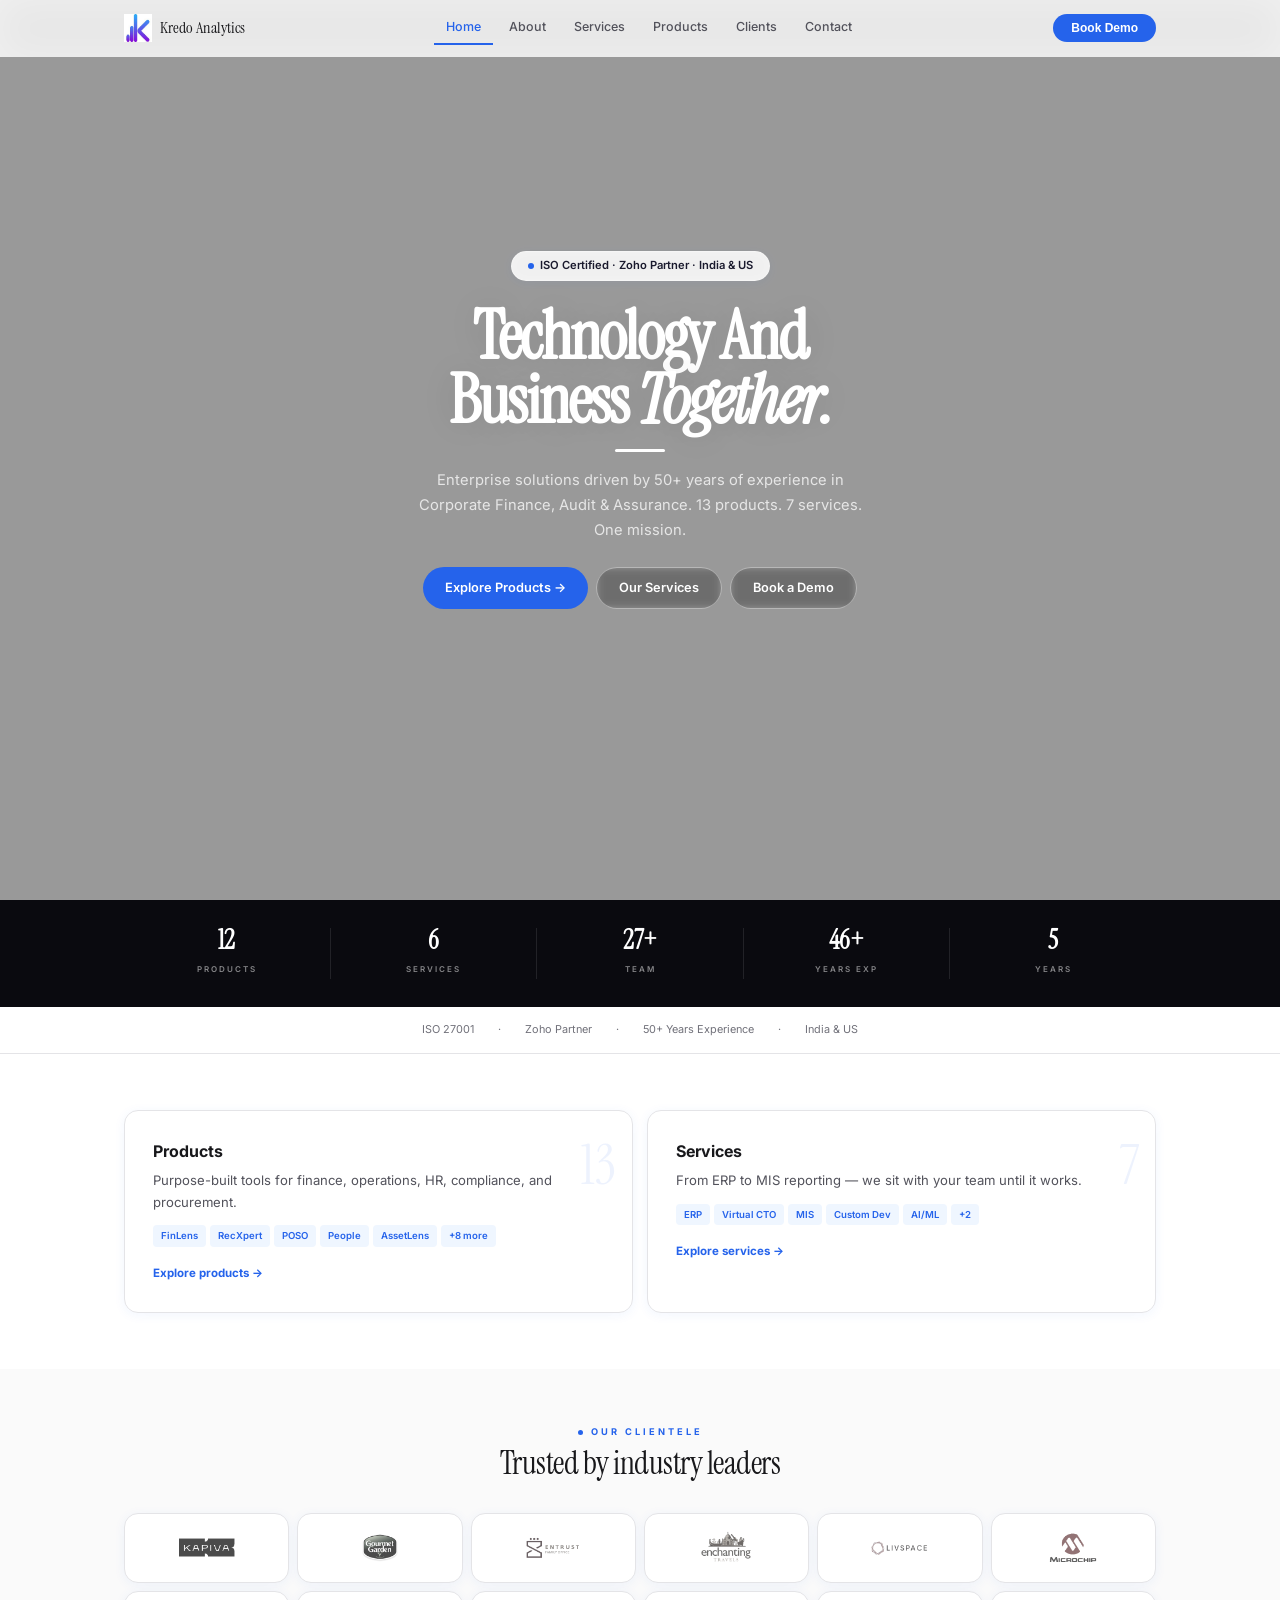
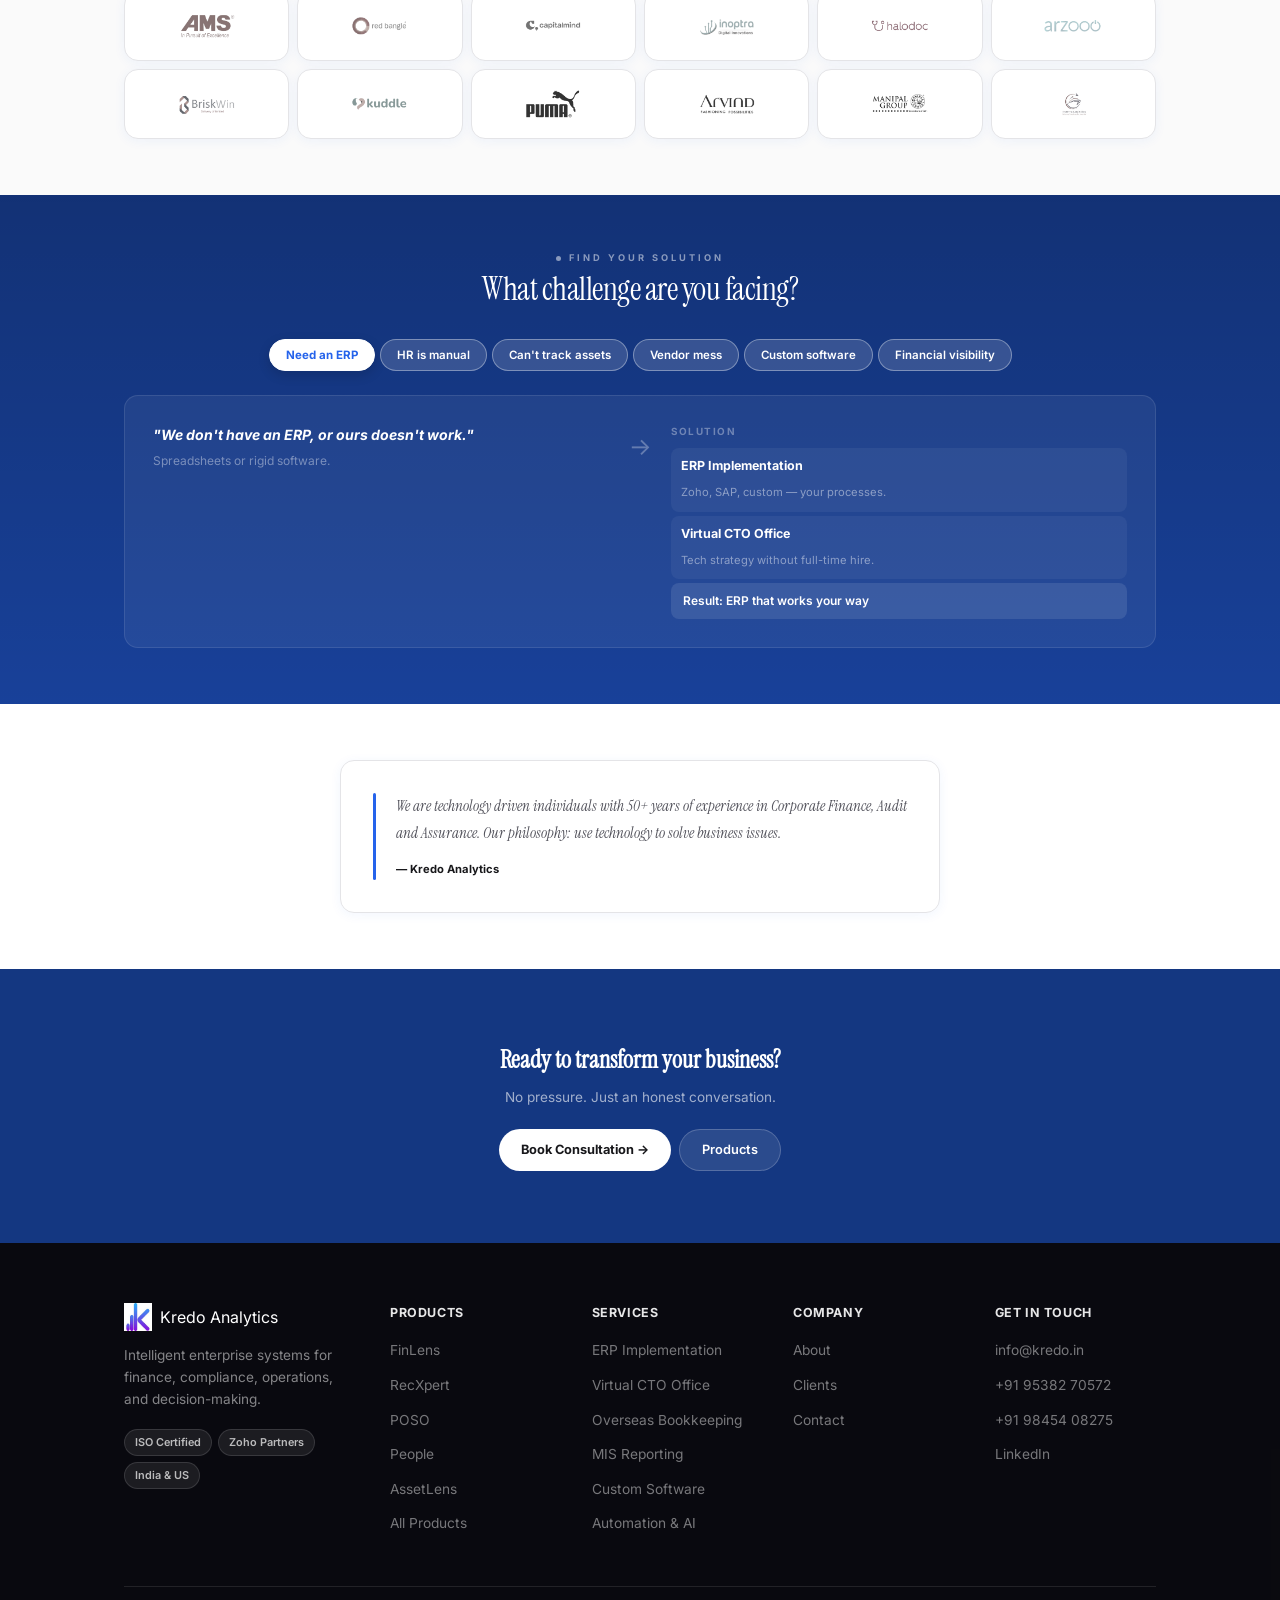
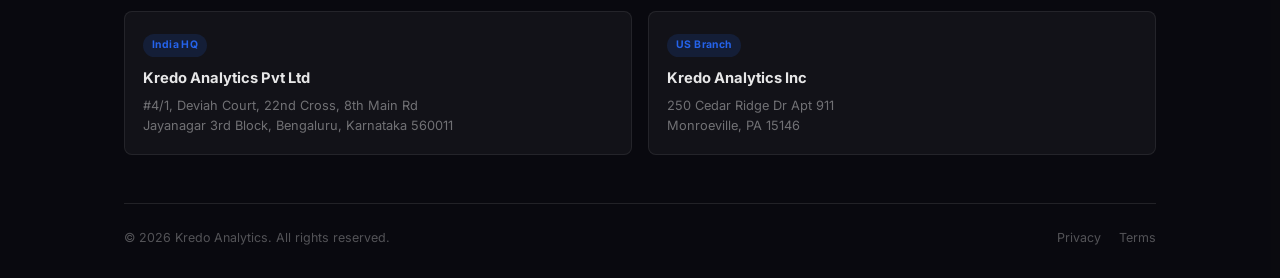
==== commit a93caa0e: "upgrade" ====
--- a/kredo-website-premium (1)/kredo-website-premium/index.html
+++ b/kredo-website-premium (1)/kredo-website-premium/index.html
@@ -231,7 +231,7 @@
 <section class="hero">
 <div class="hero-vid"><video autoplay muted loop playsinline src="hero-bg.mp4"></video></div>
 <div class="w" style="position:relative;z-index:1">
-  <div class="hero-badge" style="background:rgba(255,255,255,0.9)"><span class="hero-dot"></span>ISO Certified &middot; Zoho Partner &middot; India &amp; US</div>
+  <div class="hero-badge" style="background:rgba(255,255,255,0.9);color:#1a1a2e"><span class="hero-dot"></span>ISO Certified &middot; Zoho Partner &middot; India &amp; US</div>
   <h1 style="color:#fff"><span data-split>Technology And<br>Business <i style="color:#fff">Together.</i></span></h1>
   <div class="accent-line" style="background:#fff"></div>
   <p class="hero-sub" style="color:rgba(255,255,255,0.75)">Enterprise solutions driven by 50+ years of experience in Corporate Finance, Audit &amp; Assurance. 13 products. 7 services. One mission.</p>
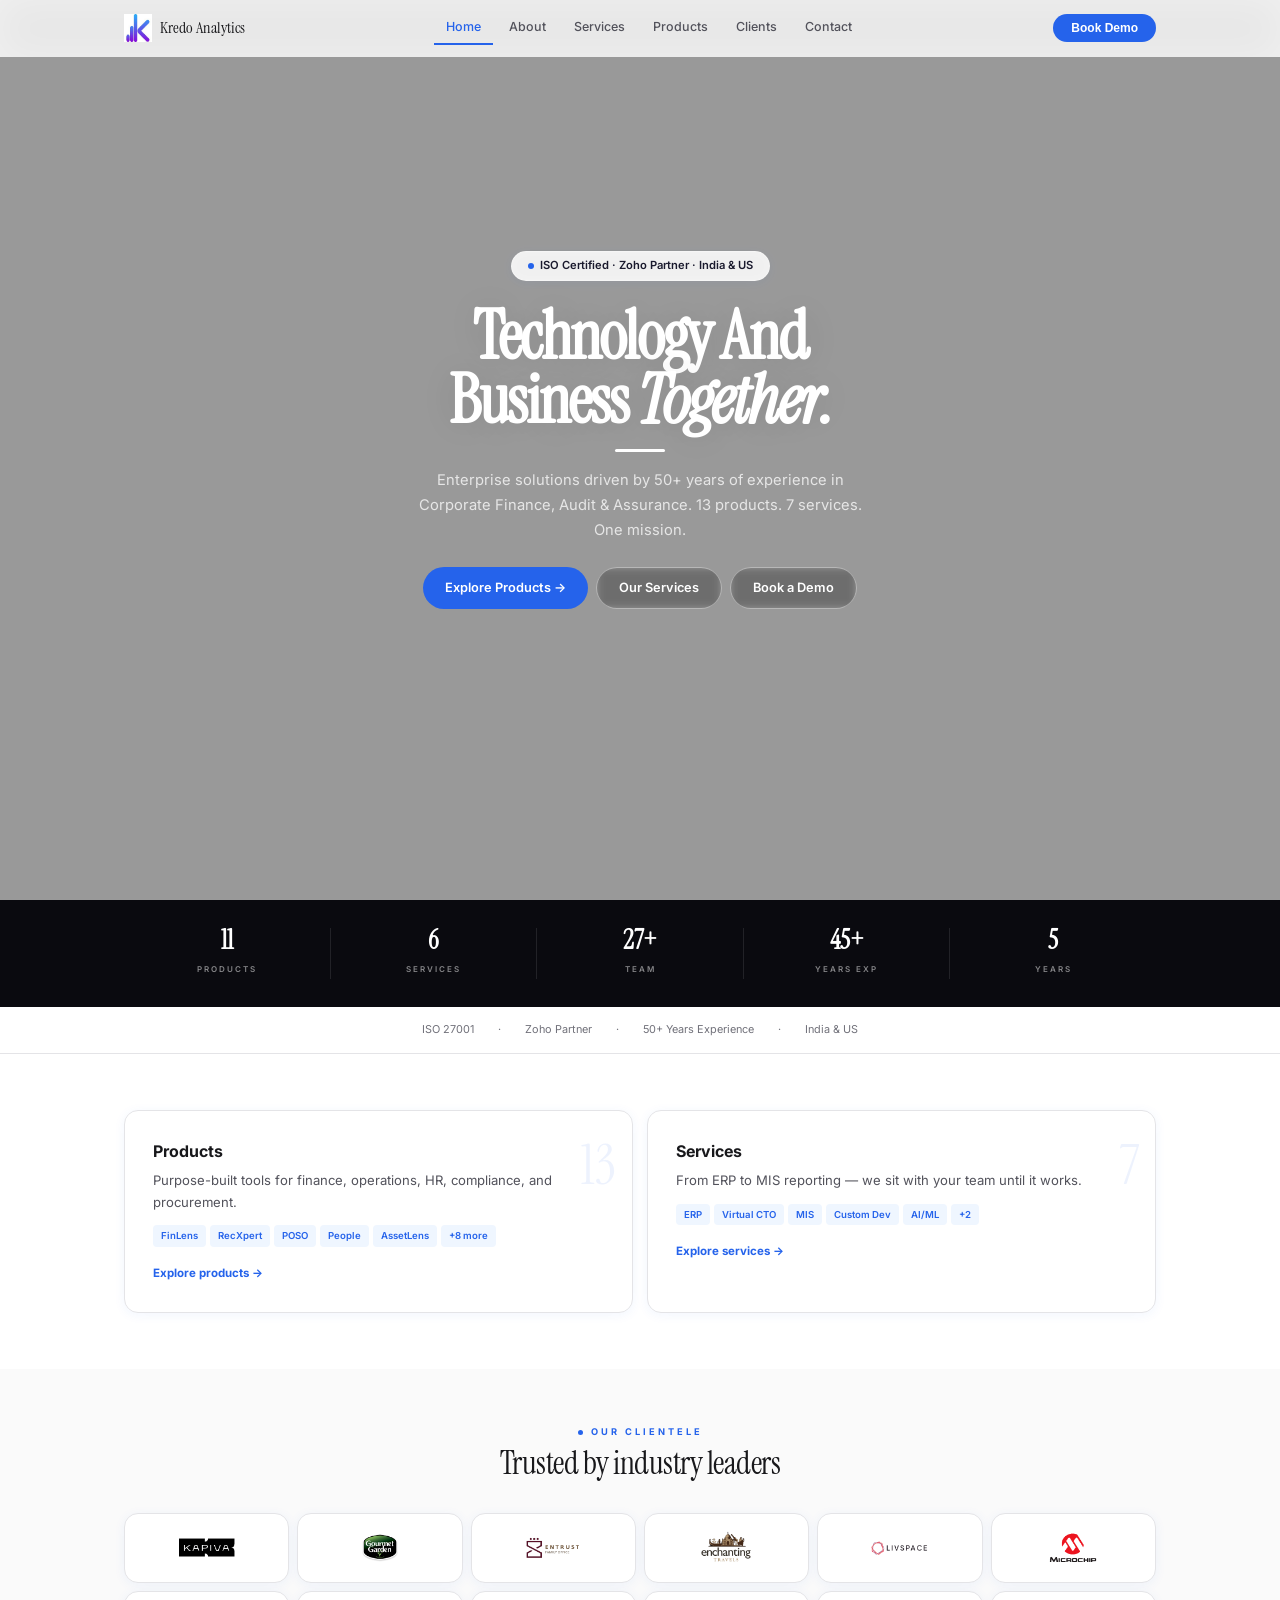
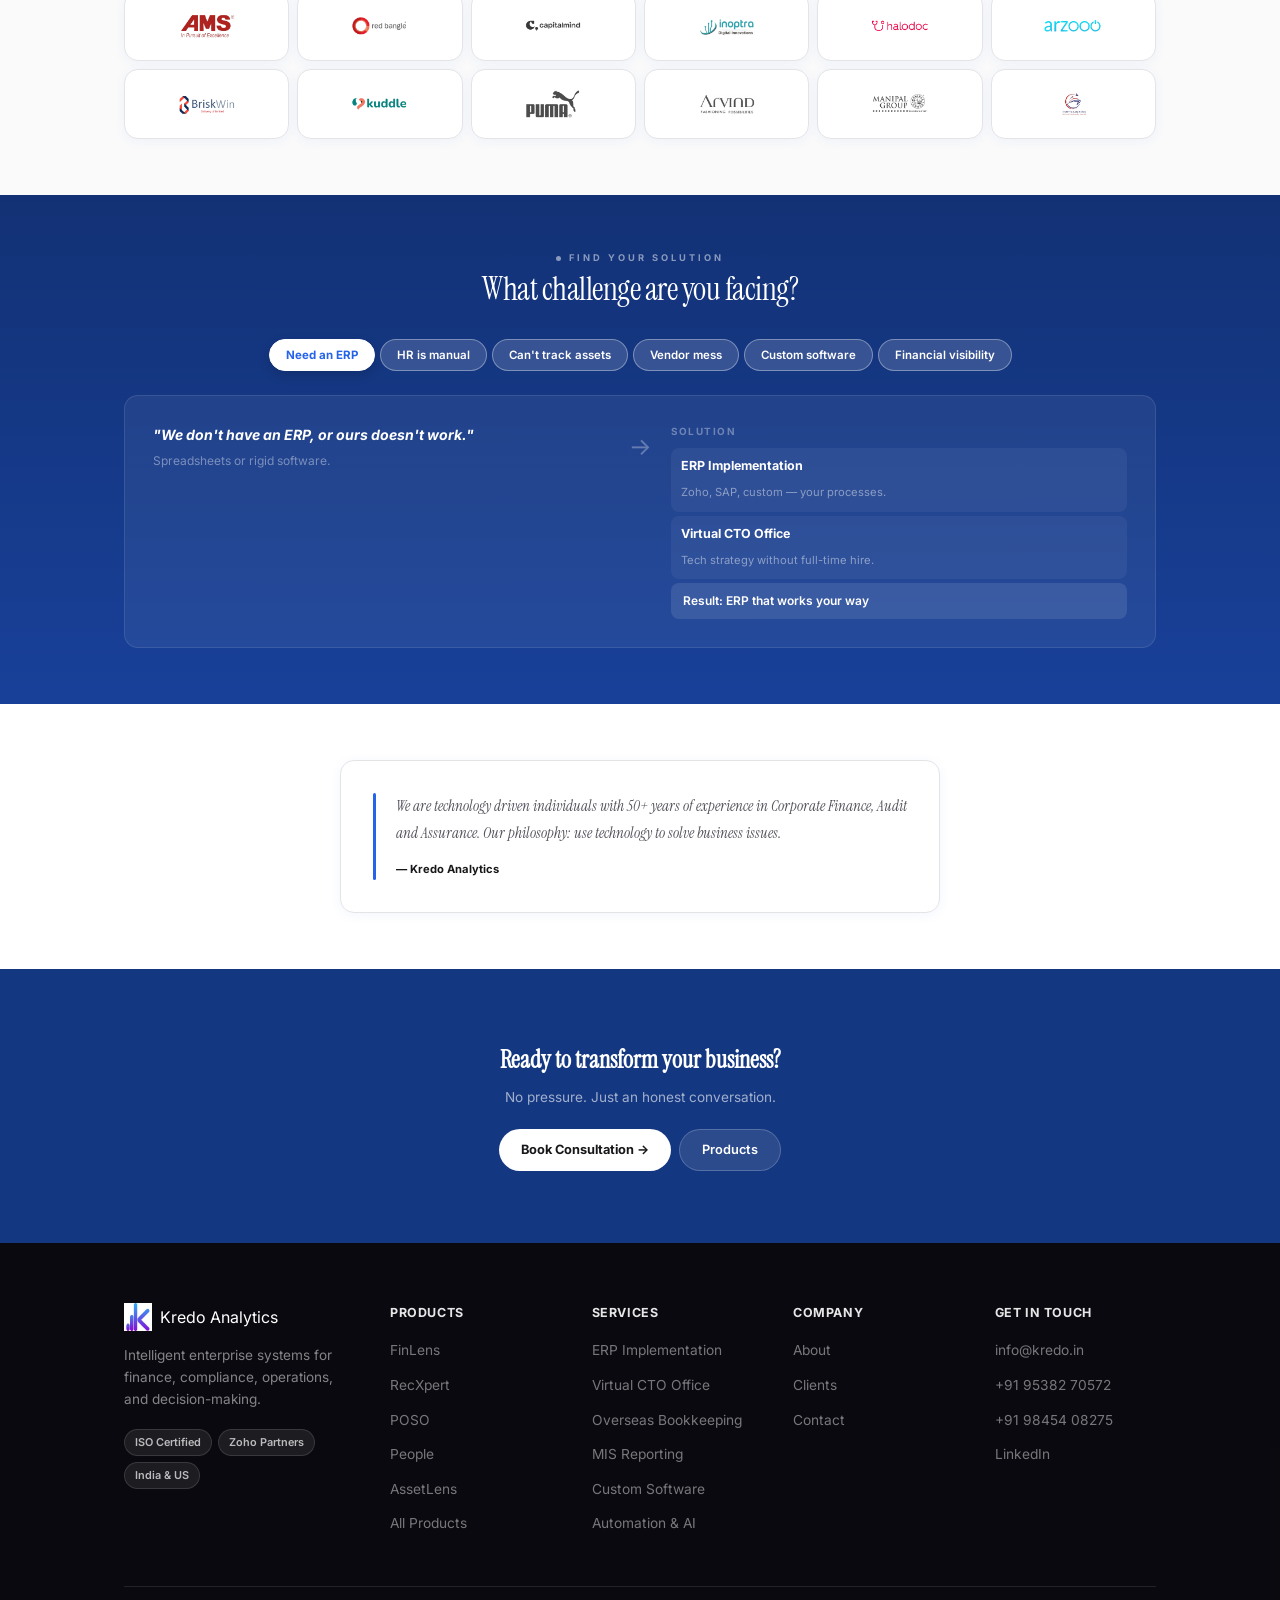
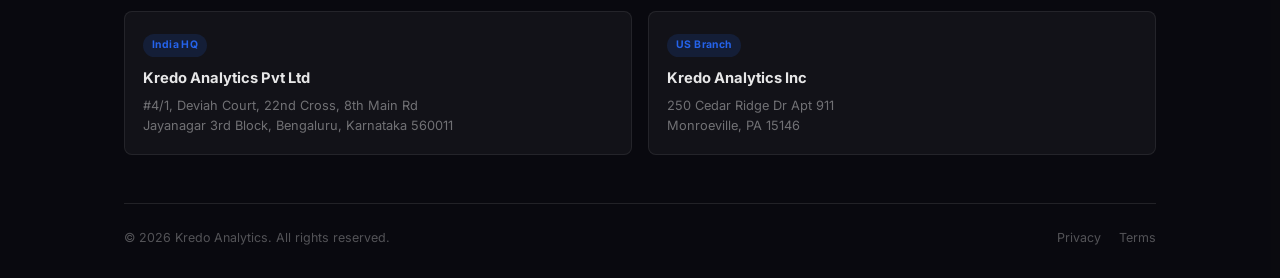
==== commit 3ccee00f: "upgarde 3" ====
--- a/kredo-website-premium (1)/kredo-website-premium/index.html
+++ b/kredo-website-premium (1)/kredo-website-premium/index.html
@@ -75,8 +75,8 @@
 /* CLIENT LOGOS */
 .cl-b{background:#fff;border:1.5px solid var(--border);border-radius:var(--r);padding:16px 10px;display:flex;align-items:center;justify-content:center;min-height:70px;transition:all 0.3s;box-shadow:var(--shadow)}
 .cl-b:hover{border-color:var(--blue-x);transform:translateY(-2px);box-shadow:0 4px 12px rgba(0,0,0,0.06)}
-.cl-b img{max-height:34px;max-width:95px;object-fit:contain;opacity:0.7;filter:grayscale(80%);transition:all 0.35s}
-.cl-b:hover img{opacity:1;filter:grayscale(0%) drop-shadow(0 2px 4px rgba(0,0,0,0.1));transform:scale(1.08)}
+.cl-b img{max-height:34px;max-width:95px;object-fit:contain}
+.cl-b.dark-logo img{filter:brightness(0) opacity(0.7)}
 
 /* PAGE HERO */
 .phero{padding:130px 0 70px;background:linear-gradient(180deg,var(--blue-l) 0%,#fff 100%);border-bottom:1px solid var(--border);text-align:center;position:relative;overflow:hidden}
@@ -275,9 +275,9 @@
 <div class="cl-b"><img src="[data-uri]" alt="Arzooo"></div>
 <div class="cl-b"><img src="[data-uri]" alt="BriskWin"></div>
 <div class="cl-b"><img src="[data-uri]" alt="Kuddle"></div>
-<div class="cl-b"><img src="[data-uri]" alt="Puma" style="filter:invert(1) brightness(0.3);opacity:0.8"></div>
-<div class="cl-b"><img src="[data-uri]" alt="Arvind" style="filter:invert(1) brightness(0.3);opacity:0.8"></div>
-<div class="cl-b"><img src="[data-uri]" alt="Manipal Group" style="filter:invert(1) brightness(0.3);opacity:0.8"></div>
+<div class="cl-b dark-logo"><img src="[data-uri]" alt="Puma"></div>
+<div class="cl-b dark-logo"><img src="[data-uri]" alt="Arvind"></div>
+<div class="cl-b dark-logo"><img src="[data-uri]" alt="Manipal Group"></div>
 <div class="cl-b"><img src="[data-uri]" alt="Poorna Global Logistics"></div></div>
 </div></section>
 
